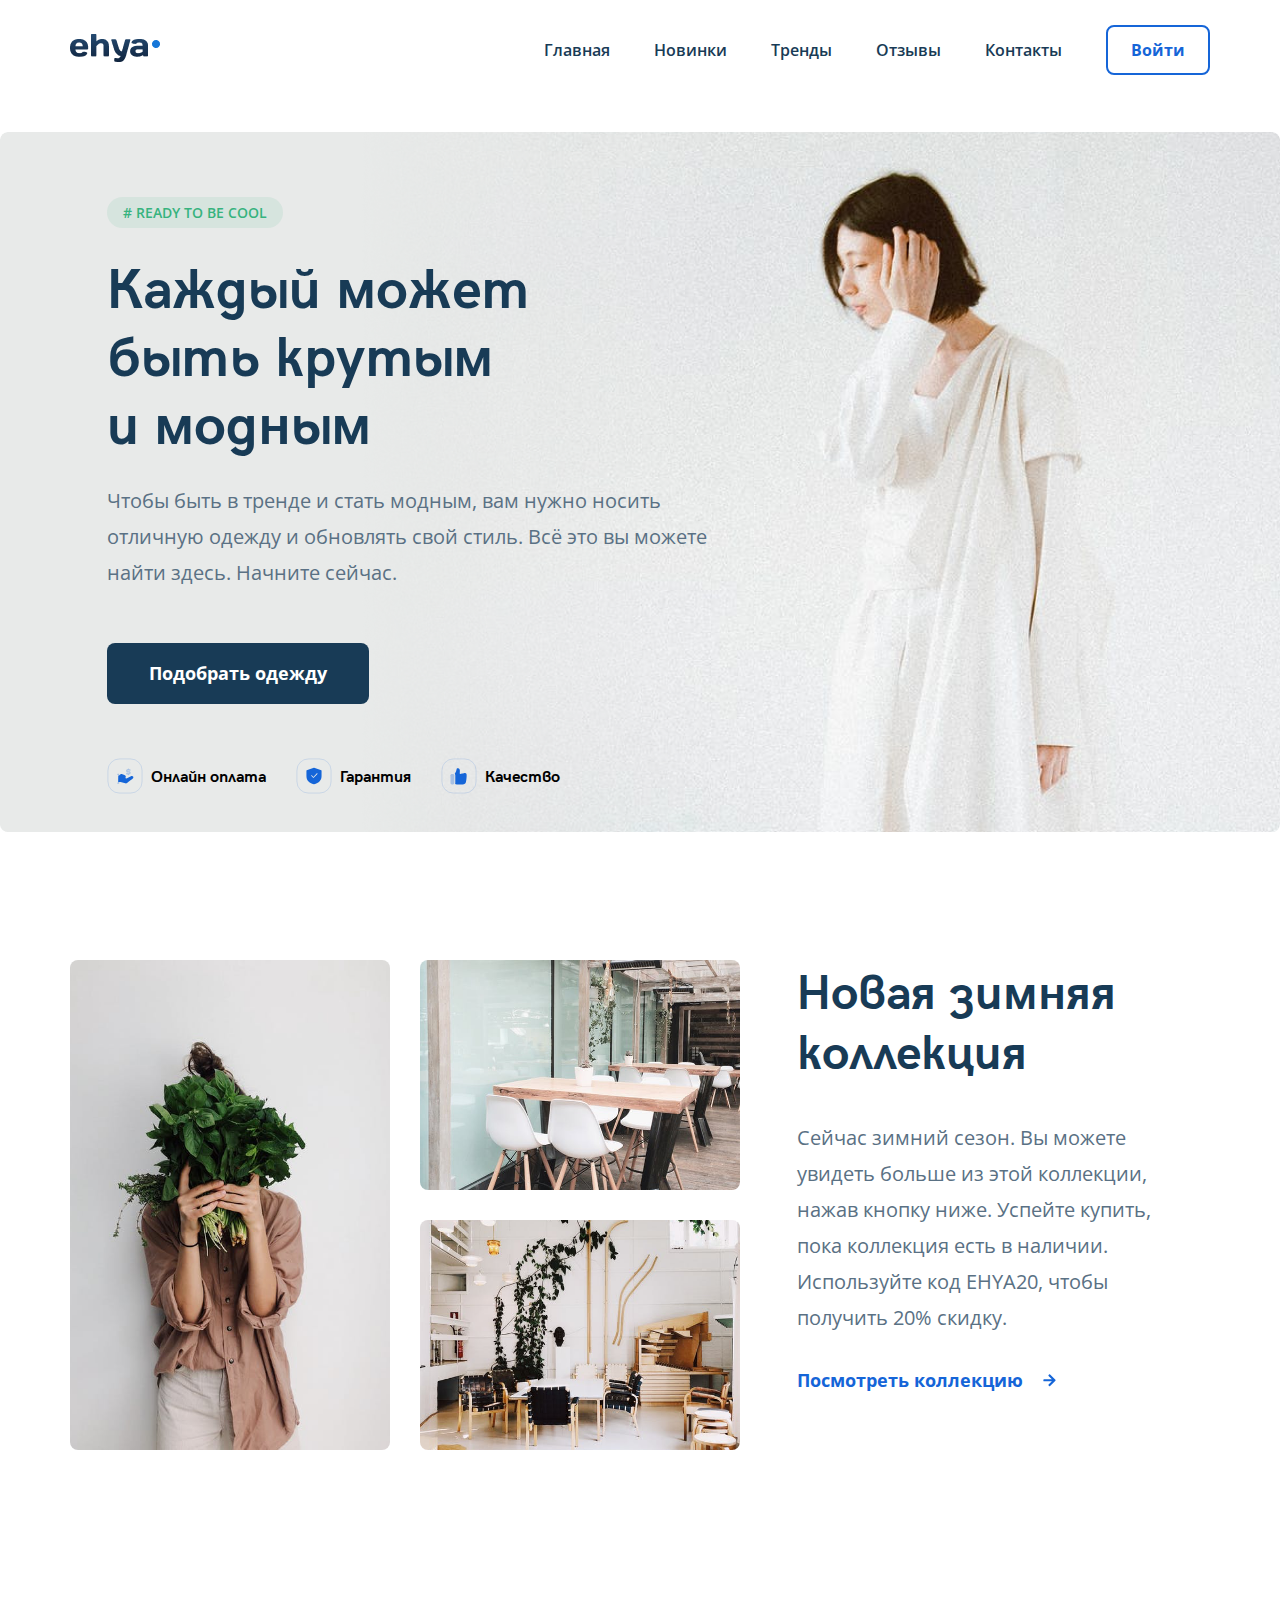
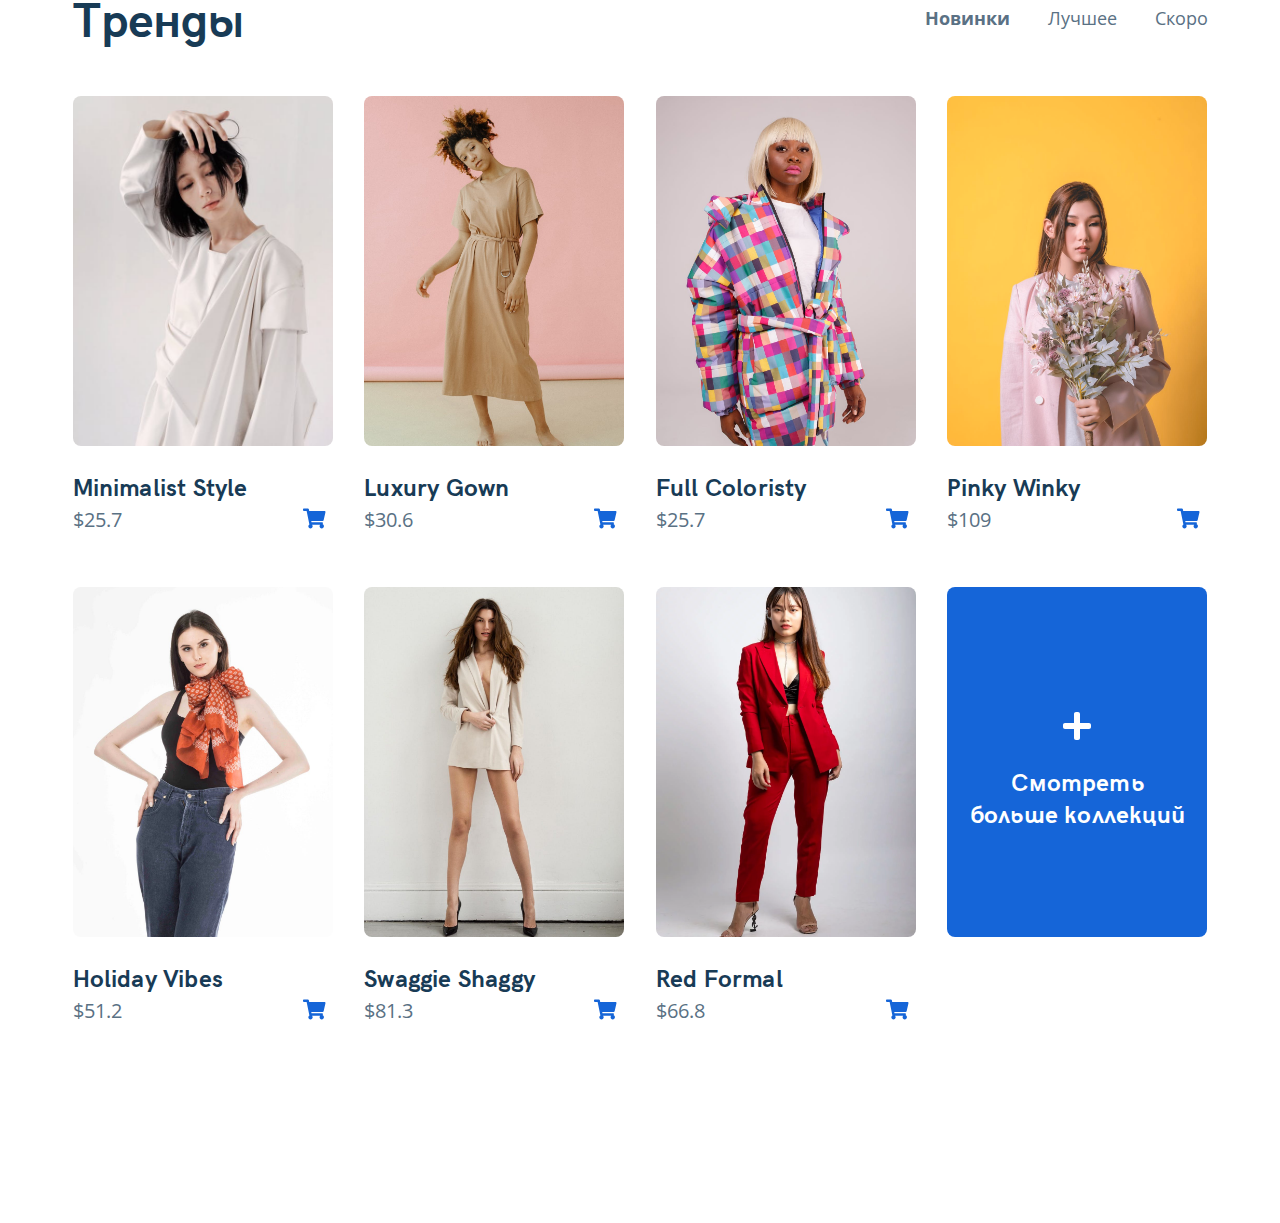
==== index.html @ 5e388b2a "create: tabs for trending" ====
<!DOCTYPE html>
<html lang="ru">
  <head>
    <meta charset="UTF-8" />
    <meta name="viewport" content="width=device-width, initial-scale=1.0" />
    <title>Fashion Shop</title>
    <link rel="preconnect" href="https://fonts.gstatic.com" />
    <link
      href="https://fonts.googleapis.com/css2?family=Open+Sans:wght@400;600;700&display=swap"
      rel="stylesheet"
    />
    <link
      rel="stylesheet"
      media="screen"
      href="http://fontlibrary.org/face/hk-grotesk"
      type="text/css"
    />
    <link rel="shortcut icon" href="img/favicon.ico" type="image/x-icon" />
    <link rel="icon" href="IMG" type="image/x-icon" />
    <link rel="stylesheet" href="css/style.css" />
  </head>
  <body>
    <header class="header header__mobile--fixed">
      <div class="container">
        <div class="header__container">
          <a href="#" class="header__logo">
            <img src="img/logo.png" alt="logo" />
          </a>

          <nav class="navbar">
            <a href="#" class="navbar__link navbar__link--visible">Главная</a>
            <a href="#" class="navbar__link navbar__link--visible">Новинки</a>
            <a href="#" class="navbar__link navbar__link--visible">Тренды</a>
            <a href="#" class="navbar__link navbar__link--visible">Отзывы</a>
            <a href="#" class="navbar__link navbar__link--visible">Контакты</a>
            <a href="#" class="navbar__link navbar__link--visible">
              <button class="navbar__button">Войти</button>
            </a>
          </nav>
          <button class="menu-button navbar__menu-button">
            <span class="menu-button__line"></span>
            <span class="menu-button__line"></span>
            <span class="menu-button__line"></span>
          </button>
        </div>
      </div>
      <!--.container-->
    </header>
    <!--.header-->

    <section class="hero">
      <div class="hero-container">
        <div class="hero__text">
          <span class="hero__hashtag"># READY TO BE COOL</span>
          <h2 class="hero__title">
            Каждый может <br />
            быть крутым <br />
            и модным
          </h2>
          <span class="hero__description"
            >Чтобы быть в тренде и стать модным, вам нужно носить отличную
            одежду и обновлять свой стиль. Всё это вы можете найти здесь.
            Начните сейчас.</span
          >
          <a href="#"><button class="hero__button">Подобрать одежду</button></a>

          <ul class="hero__list">
            <li class="hero__item hero__item--first">
              <div class="hero__icon-wrapper">
                <img
                  src="img/get-money_icon.svg"
                  alt="ico:get money"
                  class="hero__icon"
                />
                Онлайн оплата
              </div>
            </li>
            <li class="hero__item hero__item--second">
              <div class="hero__icon-wrapper">
                <img
                  src="img/protection_icon.svg"
                  alt="icon:protection"
                  class="hero__icon"
                />
                Гарантия
              </div>
            </li>
            <li class="hero__item hero__item--third">
              <div class="hero__icon-wrapper">
                <img
                  src="img/like_icon.svg"
                  alt="icon:like"
                  class="hero__icon"
                />
                Качество
              </div>
            </li>
          </ul>
        </div>
        <!--.hero__text-->
      </div>
    </section>
    <!--.hero-->
    <section class="collection">
      <div class="collection-container">
        <div class="collection__wrapper">
          <div class="collection__photos">
            <div class="collection__base-first">
              <img
                src="img/collection_pict-1.png"
                alt="girl with flowers"
                class="collection__photo collection__photo--first"
              />
            </div>
            <div
              class="collection__small-cards collection__small-cards--wrapper"
            >
              <div class="collection__base-second">
                <img
                  src="img/collection_pict-2.png"
                  alt="girl with flowers"
                  class="collection__photo collection__photo--second"
                />
              </div>
              <div class="collection__base-third">
                <img
                  src="img/collection_pict-3.png"
                  alt="girl with flowers"
                  class="collection__photo collection__photo--third"
                />
              </div>
            </div>
          </div>
          <div class="collection__content">
            <h2 class="collection__title">Новая зимняя коллекция</h2>
            <span class="collection__text"
              >Сейчас зимний сезон. Вы можете увидеть больше из этой коллекции,
              нажав кнопку ниже. Успейте купить, пока коллекция есть в наличии.
              Используйте код EHYA20, чтобы получить 20% скидку.</span
            >
            <div class="collection__show">
              <a href="#" class="collection__show-link">Посмотреть коллекцию</a>

              <img
                src="img/arrow-icon.svg"
                alt="arrow"
                class="collection__icon"
              />
            </div>
          </div>
        </div>
      </div>
    </section>
    <!--.collection-->

    <section class="trending">
      <div class="trending-container">
        <div class="trending__category-wrapper">
          <h2 class="trending__title">Тренды</h2>
          <ul class="trending__list">
            <li data-target="#block-one" class="trending__item">
              <a href="" class="trending__link trending__link--new primary-link">Новинки</a>
            </li>
            <li data-target="#block-two" class="trending__item">
              <a href="" class="trending__link">Лучшее</a>
            </li>
            <li data-target="#block-three" class="trending__item">
              <a href="" class="trending__link">Скоро</a>
            </li>
          </ul>
        </div>

        <div class="trending__photos-wrapper trending__photos-wrapper--active" id="block-one">
          <div class="trending__photos-item">
            <img
              src="img/trending_pict-1.png"
              alt="trending__photo"
              class="trending__photo"
            />
            <h4 class="trending__photos-title">Minimalist Style</h4>
            <div class="trending__price-wrapper">
              <span class="trending__price">$25.7 </span>
              <a href="#"><img
                src="img/shopping-card__icon.svg"
                alt="shopping icon"
                class="trending__shopping-icon"
              /></a>
              
            </div>
          </div>

          <div class="trending__photos-item">
            <img
              src="img/trending_pict-2.png"
              alt="trending__photo"
              class="trending__photo"
            />
            <h4 class="trending__photos-title">Luxury Gown</h4>
            <div class="trending__price-wrapper">
              <span class="trending__price">$30.6 </span>
              <a href="#"><img
                src="img/shopping-card__icon.svg"
                alt="shopping icon"
                class="trending__shopping-icon"
              /></a>
            </div>
          </div>
          <div class="trending__photos-item">
            <img
              src="img/trending_pict-3.png"
              alt="trending__photo"
              class="trending__photo"
            />
            <h4 class="trending__photos-title">Full Coloristy</h4>
            <div class="trending__price-wrapper">
              <span class="trending__price">$25.7 </span>
              <a href="#"><img
                src="img/shopping-card__icon.svg"
                alt="shopping icon"
                class="trending__shopping-icon"
              /></a>
            </div>
          </div>
          <div class="trending__photos-item">
            <img
              src="img/trending_pict-4.png"
              alt="trending__photo"
              class="trending__photo"
            />
            <h4 class="trending__photos-title">Pinky Winky</h4>
            <div class="trending__price-wrapper">
              <span class="trending__price">$109 </span>
              <a href="#"><img
                src="img/shopping-card__icon.svg"
                alt="shopping icon"
                class="trending__shopping-icon"
              /></a>
            </div>
          </div>
          <div class="trending__photos-item">
            <img
              src="img/trending_pict-6.png"
              alt="trending__photo"
              class="trending__photo"
            />
            <h4 class="trending__photos-title">Holiday Vibes</h4>
            <div class="trending__price-wrapper">
              <span class="trending__price">$51.2</span>
              <a href="#"><img
                src="img/shopping-card__icon.svg"
                alt="shopping icon"
                class="trending__shopping-icon"
              /></a>
            </div>
          </div>
          <div class="trending__photos-item">
            <img
              src="img/trending_pict-7.png"
              alt="trending__photo"
              class="trending__photo"
            />
            <h4 class="trending__photos-title">Swaggie Shaggy</h4>
            <div class="trending__price-wrapper">
              <span class="trending__price">$81.3</span>
              <a href="#"><img
                src="img/shopping-card__icon.svg"
                alt="shopping icon"
                class="trending__shopping-icon"
              /></a>
            </div>
          </div>
          <div class="trending__photos-item">
            <img
              src="img/trending_pict-5.png"
              alt="trending__photo"
              class="trending__photo"
            />
            <h4 class="trending__photos-title">Red Formal</h4>
            <div class="trending__price-wrapper">
              <span class="trending__price">$66.8 </span>
              <a href="#"><img
                src="img/shopping-card__icon.svg"
                alt="shopping icon"
                class="trending__shopping-icon"
              /></a>
            </div>
          </div>
          <div class="trending__photos-item trending__photos-item--last">
            <img
              src="img/plus-icon.svg"
              alt="icon:plus"
              class="trending__last-logo"
            />
            <a href="#" class="trending__last-item--description"
              >Смотреть <br />
              больше коллекций</a
            >
          </div>
        </div>

        <div class="trending__photos-wrapper" id="block-two">
          <div class="trending__photos-item">
            <img
              src="img/trending_pict-8.jpg"
              alt="trending__photo"
              class="trending__photo"
            />
            <h4 class="trending__photos-title">Minimalist Style</h4>
            <div class="trending__price-wrapper">
              <span class="trending__price">$25.7 </span>
              <a href="#"><img
                src="img/shopping-card__icon.svg"
                alt="shopping icon"
                class="trending__shopping-icon"
              /></a>
            </div>
          </div>

          <div class="trending__photos-item">
            <img
              src="img/trending_pict-10.jpg"
              alt="trending__photo"
              class="trending__photo"
            />
            <h4 class="trending__photos-title">Luxury Gown</h4>
            <div class="trending__price-wrapper">
              <span class="trending__price">$30.6 </span>
              <a href="#"><img
                src="img/shopping-card__icon.svg"
                alt="shopping icon"
                class="trending__shopping-icon"
              /></a>
            </div>
          </div>
          <div class="trending__photos-item">
            <img
              src="img/trending_pict-11.jpg"
              alt="trending__photo"
              class="trending__photo"
            />
            <h4 class="trending__photos-title">Full Coloristy</h4>
            <div class="trending__price-wrapper">
              <span class="trending__price">$25.7 </span>
              <a href="#"><img
                src="img/shopping-card__icon.svg"
                alt="shopping icon"
                class="trending__shopping-icon"
              /></a>
            </div>
          </div>
          <div class="trending__photos-item">
            <img
              src="img/trending_pict-12.jpg"
              alt="trending__photo"
              class="trending__photo"
            />
            <h4 class="trending__photos-title">Pinky Winky</h4>
            <div class="trending__price-wrapper">
              <span class="trending__price">$109 </span>
              <a href="#"><img
                src="img/shopping-card__icon.svg"
                alt="shopping icon"
                class="trending__shopping-icon"
              /></a>
            </div>
          </div>
          <div class="trending__photos-item">
            <img
              src="img/trending_pict-13.jpg"
              alt="trending__photo"
              class="trending__photo"
            />
            <h4 class="trending__photos-title">Holiday Vibes</h4>
            <div class="trending__price-wrapper">
              <span class="trending__price">$51.2</span>
              <a href="#"><img
                src="img/shopping-card__icon.svg"
                alt="shopping icon"
                class="trending__shopping-icon"
              /></a>
            </div>
          </div>
          <div class="trending__photos-item">
            <img
              src="img/trending_pict-14.jpg"
              alt="trending__photo"
              class="trending__photo"
            />
            <h4 class="trending__photos-title">Swaggie Shaggy</h4>
            <div class="trending__price-wrapper">
              <span class="trending__price">$81.3</span>
             <a href="#"><img
                src="img/shopping-card__icon.svg"
                alt="shopping icon"
                class="trending__shopping-icon"
              /></a>
            </div>
          </div>
          <div class="trending__photos-item">
            <img
              src="img/trending_pict-15.jpg"
              alt="trending__photo"
              class="trending__photo"
            />
            <h4 class="trending__photos-title">Red Formal</h4>
            <div class="trending__price-wrapper">
              <span class="trending__price">$66.8 </span>
              <a href="#"><img
                src="img/shopping-card__icon.svg"
                alt="shopping icon"
                class="trending__shopping-icon"
              /></a>
            </div>
          </div>
          <div class="trending__photos-item trending__photos-item--last">
            <img
              src="img/plus-icon.svg"
              alt="icon:plus"
              class="trending__last-logo"
            />
            <a href="#" class="trending__last-item--description"
              >Смотреть <br />
              больше коллекций</a
            >
          </div>
        </div>

        <div class="trending__photos-wrapper" id="block-three">
          <div class="trending__photos-item">
            <img
              src="img/trending_pict-16.jpg"
              alt="trending__photo"
              class="trending__photo"
            />
            <h4 class="trending__photos-title">Minimalist Style</h4>
            <div class="trending__price-wrapper">
              <span class="trending__price">$25.7 </span>
              <a href="#"><img
                src="img/shopping-card__icon.svg"
                alt="shopping icon"
                class="trending__shopping-icon"
              /></a>
            </div>
          </div>

          <div class="trending__photos-item">
            <img
              src="img/trending_pict-17.jpg"
              alt="trending__photo"
              class="trending__photo"
            />
            <h4 class="trending__photos-title">Luxury Gown</h4>
            <div class="trending__price-wrapper">
              <span class="trending__price">$30.6 </span>
             <a href="#"><img
                src="img/shopping-card__icon.svg"
                alt="shopping icon"
                class="trending__shopping-icon"
              /></a>
            </div>
          </div>
          <div class="trending__photos-item">
            <img
              src="img/trending_pict-18.jpg"
              alt="trending__photo"
              class="trending__photo"
            />
            <h4 class="trending__photos-title">Full Coloristy</h4>
            <div class="trending__price-wrapper">
              <span class="trending__price">$25.7 </span>
              <a href="#"><img
                src="img/shopping-card__icon.svg"
                alt="shopping icon"
                class="trending__shopping-icon"
              /></a>
            </div>
          </div>
          <div class="trending__photos-item">
            <img
              src="img/trending_pict-19.jpg"
              alt="trending__photo"
              class="trending__photo"
            />
            <h4 class="trending__photos-title">Pinky Winky</h4>
            <div class="trending__price-wrapper">
              <span class="trending__price">$109 </span>
              <a href="#"><img
                src="img/shopping-card__icon.svg"
                alt="shopping icon"
                class="trending__shopping-icon"
              /></a>
            </div>
          </div>
          <div class="trending__photos-item">
            <img
              src="img/trending_pict-20.jpg"
              alt="trending__photo"
              class="trending__photo"
            />
            <h4 class="trending__photos-title">Holiday Vibes</h4>
            <div class="trending__price-wrapper">
              <span class="trending__price">$51.2</span>
              <a href="#"><img
                src="img/shopping-card__icon.svg"
                alt="shopping icon"
                class="trending__shopping-icon"
              /></a>
            </div>
          </div>
          <div class="trending__photos-item">
            <img
              src="img/trending_pict-21.jpg"
              alt="trending__photo"
              class="trending__photo"
            />
            <h4 class="trending__photos-title">Swaggie Shaggy</h4>
            <div class="trending__price-wrapper">
              <span class="trending__price">$81.3</span>
              <a href="#"><img
                src="img/shopping-card__icon.svg"
                alt="shopping icon"
                class="trending__shopping-icon"
              /></a>
            </div>
          </div>
          
          <div class="trending__photos-item trending__photos-item--last">
            <img
              src="img/plus-icon.svg"
              alt="icon:plus"
              class="trending__last-logo"
            />
            <a href="#" class="trending__last-item--description"
              >Смотреть <br />
              больше коллекций</a
            >
          </div>
        </div>
        
        </div>
      </div>
    </section>
    <!--.trending-->

    <!-- <div class="mobile-menu__top ">
      <a href="#">
        <img src="img/close-icon.svg" alt="icon: close">
        <nav class="navbar-top">
            <a href="#" class="navbar__link navbar__link--visible">Главная</a>
            <a href="#" class="navbar__link navbar__link--visible">Новинки</a>
            <a href="#" class="navbar__link navbar__link--visible">Тренды</a>
            <a href="#" class="navbar__link navbar__link--visible">Отзывы</a>
            <a href="#" class="navbar__link navbar__link--visible">Контакты</a>
            <a href="#" class="navbar__link navbar__link--visible">
              <button class="navbar__button">Войти</button>
            </a>
      </a>
    </div> -->
    <script src="js/jquery-3.5.1.min.js"></script>
    <script
      src="https://code.jquery.com/jquery-3.5.1.min.js"
      integrity="sha256-9/aliU8dGd2tb6OSsuzixeV4y/faTqgFtohetphbbj0="
      crossorigin="anonymous"
    ></script>
    <script src="js/main.js"></script>
  </body>
</html>
---- css/style.css ----
* {
  box-sizing: border-box;
}

body {
  font-family: "Open Sans", sans-serif;
  font-feature-settings: "locl" 0;
  background: #FFFFFF;
}

.container {
  max-width: 1140px;
  margin: auto;
}

img {
  max-width: 100%;
  max-height: 100%;
}

@font-face {
  font-family: "HKGrotesk";
  src: url("../fonts/hkgrotesk-regular-web.woff2") format("woff2"), url("../fonts/hkgrotesk-regular-web.woff") format("woff");
  font-weight: normal;
  font-style: normal;
  font-display: swap;
}

@font-face {
  font-family: "HKGrotesk";
  src: url("../fonts/hkgrotesk-light-web.woff2") format("woff2"), url("../fonts/hkgrotesk-light-web.woff") format("woff");
  font-weight: light;
  font-style: normal;
  font-display: swap;
}

@font-face {
  font-family: "HKGrotesk";
  src: url("../fonts/hkgrotesk-bold-web.woff2") format("woff2"), url("../fonts/hkgrotesk-bold-web.woff") format("woff");
  font-weight: bold;
  font-style: normal;
  font-display: swap;
}

.hidden {
  overflow: hidden;
}

.none {
  display: none;
}

.primary-link {
  color: #183B56;
}

/*! normalize.css v8.0.1 | MIT License | github.com/necolas/normalize.css */
/* Document
   ========================================================================== */
/**
 * 1. Correct the line height in all browsers.
 * 2. Prevent adjustments of font size after orientation changes in iOS.
 */
html {
  line-height: 1.15;
  /* 1 */
  -webkit-text-size-adjust: 100%;
  /* 2 */
}

/* Sections
   ========================================================================== */
/**
 * Remove the margin in all browsers.
 */
body {
  margin: 0;
}

/**
 * Render the `main` element consistently in IE.
 */
main {
  display: block;
}

/**
 * Correct the font size and margin on `h1` elements within `section` and
 * `article` contexts in Chrome, Firefox, and Safari.
 */
h1 {
  font-size: 2em;
  margin: 0.67em 0;
}

/* Grouping content
   ========================================================================== */
/**
 * 1. Add the correct box sizing in Firefox.
 * 2. Show the overflow in Edge and IE.
 */
hr {
  box-sizing: content-box;
  /* 1 */
  height: 0;
  /* 1 */
  overflow: visible;
  /* 2 */
}

/**
 * 1. Correct the inheritance and scaling of font size in all browsers.
 * 2. Correct the odd `em` font sizing in all browsers.
 */
pre {
  font-family: monospace, monospace;
  /* 1 */
  font-size: 1em;
  /* 2 */
}

/* Text-level semantics
   ========================================================================== */
/**
 * Remove the gray background on active links in IE 10.
 */
a {
  background-color: transparent;
}

/**
 * 1. Remove the bottom border in Chrome 57-
 * 2. Add the correct text decoration in Chrome, Edge, IE, Opera, and Safari.
 */
abbr[title] {
  border-bottom: none;
  /* 1 */
  text-decoration: underline;
  /* 2 */
  text-decoration: underline dotted;
  /* 2 */
}

/**
 * Add the correct font weight in Chrome, Edge, and Safari.
 */
b,
strong {
  font-weight: bolder;
}

/**
 * 1. Correct the inheritance and scaling of font size in all browsers.
 * 2. Correct the odd `em` font sizing in all browsers.
 */
code,
kbd,
samp {
  font-family: monospace, monospace;
  /* 1 */
  font-size: 1em;
  /* 2 */
}

/**
 * Add the correct font size in all browsers.
 */
small {
  font-size: 80%;
}

/**
 * Prevent `sub` and `sup` elements from affecting the line height in
 * all browsers.
 */
sub,
sup {
  font-size: 75%;
  line-height: 0;
  position: relative;
  vertical-align: baseline;
}

sub {
  bottom: -0.25em;
}

sup {
  top: -0.5em;
}

/* Embedded content
   ========================================================================== */
/**
 * Remove the border on images inside links in IE 10.
 */
img {
  border-style: none;
}

/* Forms
   ========================================================================== */
/**
 * 1. Change the font styles in all browsers.
 * 2. Remove the margin in Firefox and Safari.
 */
button,
input,
optgroup,
select,
textarea {
  font-family: inherit;
  /* 1 */
  font-size: 100%;
  /* 1 */
  line-height: 1.15;
  /* 1 */
  margin: 0;
  /* 2 */
}

/**
 * Show the overflow in IE.
 * 1. Show the overflow in Edge.
 */
button,
input {
  /* 1 */
  overflow: visible;
}

/**
 * Remove the inheritance of text transform in Edge, Firefox, and IE.
 * 1. Remove the inheritance of text transform in Firefox.
 */
button,
select {
  /* 1 */
  text-transform: none;
}

/**
 * Correct the inability to style clickable types in iOS and Safari.
 */
button,
[type="button"],
[type="reset"],
[type="submit"] {
  -webkit-appearance: button;
}

/**
 * Remove the inner border and padding in Firefox.
 */
button::-moz-focus-inner,
[type="button"]::-moz-focus-inner,
[type="reset"]::-moz-focus-inner,
[type="submit"]::-moz-focus-inner {
  border-style: none;
  padding: 0;
}

/**
 * Restore the focus styles unset by the previous rule.
 */
button:-moz-focusring,
[type="button"]:-moz-focusring,
[type="reset"]:-moz-focusring,
[type="submit"]:-moz-focusring {
  outline: 1px dotted ButtonText;
}

/**
 * Correct the padding in Firefox.
 */
fieldset {
  padding: 0.35em 0.75em 0.625em;
}

/**
 * 1. Correct the text wrapping in Edge and IE.
 * 2. Correct the color inheritance from `fieldset` elements in IE.
 * 3. Remove the padding so developers are not caught out when they zero out
 *    `fieldset` elements in all browsers.
 */
legend {
  box-sizing: border-box;
  /* 1 */
  color: inherit;
  /* 2 */
  display: table;
  /* 1 */
  max-width: 100%;
  /* 1 */
  padding: 0;
  /* 3 */
  white-space: normal;
  /* 1 */
}

/**
 * Add the correct vertical alignment in Chrome, Firefox, and Opera.
 */
progress {
  vertical-align: baseline;
}

/**
 * Remove the default vertical scrollbar in IE 10+.
 */
textarea {
  overflow: auto;
}

/**
 * 1. Add the correct box sizing in IE 10.
 * 2. Remove the padding in IE 10.
 */
[type="checkbox"],
[type="radio"] {
  box-sizing: border-box;
  /* 1 */
  padding: 0;
  /* 2 */
}

/**
 * Correct the cursor style of increment and decrement buttons in Chrome.
 */
[type="number"]::-webkit-inner-spin-button,
[type="number"]::-webkit-outer-spin-button {
  height: auto;
}

/**
 * 1. Correct the odd appearance in Chrome and Safari.
 * 2. Correct the outline style in Safari.
 */
[type="search"] {
  -webkit-appearance: textfield;
  /* 1 */
  outline-offset: -2px;
  /* 2 */
}

/**
 * Remove the inner padding in Chrome and Safari on macOS.
 */
[type="search"]::-webkit-search-decoration {
  -webkit-appearance: none;
}

/**
 * 1. Correct the inability to style clickable types in iOS and Safari.
 * 2. Change font properties to `inherit` in Safari.
 */
::-webkit-file-upload-button {
  -webkit-appearance: button;
  /* 1 */
  font: inherit;
  /* 2 */
}

/* Interactive
   ========================================================================== */
/*
 * Add the correct display in Edge, IE 10+, and Firefox.
 */
details {
  display: block;
}

/*
 * Add the correct display in all browsers.
 */
summary {
  display: list-item;
}

/* Misc
   ========================================================================== */
/**
 * Add the correct display in IE 10+.
 */
template {
  display: none;
}

/**
 * Add the correct display in IE 10.
 */
[hidden] {
  display: none;
}

.header {
  padding: 25px 0 57px 0;
  background-color: #FFFFFF;
}

.header__container {
  display: flex;
  justify-content: space-between;
  align-items: center;
}

.header__mobile-menu {
  display: none;
}

.navbar {
  background-color: #FFFFFF;
}

.navbar__button {
  padding: 12px 23px;
  font-style: normal;
  font-weight: bold;
  font-size: 16px;
  line-height: 22px;
  color: #1565D8;
  background-color: inherit;
  border-radius: 8px;
  border: 2px solid #1565D8;
  outline: none;
  cursor: pointer;
}

.navbar__link {
  color: #183B56;
  text-align: center;
  font-style: normal;
  font-weight: 600;
  font-size: 16px;
  line-height: 22px;
  text-decoration: none;
  margin-right: 40px;
}

.navbar__link:last-child {
  margin-right: 0;
}

.navbar__menu-button {
  display: none;
}

.hero-container {
  max-width: 1280px;
  margin: auto;
  padding: 71px 0 46px 107px;
  background-image: url(../img/hero-bg.png);
  background-repeat: no-repeat;
  background-position: 65% 0;
  border-radius: 8px;
}

.hero__list {
  margin: 0;
  padding: 0;
  list-style: none;
}

.hero__icon {
  width: 36px;
  height: 36px;
}

.hero__hashtag {
  padding: 6px 16px;
  font-style: normal;
  font-weight: 600;
  font-size: 14px;
  line-height: 20px;
  color: #36B37E;
  background: rgba(54, 179, 126, 0.1);
  border-radius: 2000px;
  margin-bottom: 28px;
}

.hero__title {
  font-family: "HKGrotesk";
  font-style: normal;
  font-weight: bold;
  font-size: 56px;
  line-height: 68px;
  color: #183B56;
  margin: 0;
  margin-top: 28px;
  margin-bottom: 28px;
}

.hero__description {
  display: block;
  max-width: 652px;
  font-style: normal;
  font-weight: normal;
  font-size: 20px;
  line-height: 36px;
  color: #5A7184;
  margin-bottom: 52px;
}

.hero__button {
  padding: 18px 42px;
  font-style: normal;
  font-weight: bold;
  font-size: 18px;
  line-height: 25px;
  background: #183B56;
  border-radius: 8px;
  color: #FFFFFF;
  outline: none;
  border: none;
  margin-bottom: 54px;
}

.hero__list {
  display: flex;
  align-items: center;
}

.hero__item {
  margin-right: 30px;
  font-family: "HKGrotesk";
  font-style: normal;
  font-weight: bolder;
  font-size: 16px;
  line-height: 20px;
}

.hero__icon-wrapper {
  display: flex;
  align-items: center;
}

.hero__icon {
  margin-right: 8px;
}

.hero-container {
  max-width: 1280px;
  margin: auto;
  padding: 71px 0 46px 107px;
  background-image: url(../img/hero-bg.png);
  background-repeat: no-repeat;
  background-position: 65% 0;
  border-radius: 8px;
}

.hero__list {
  margin: 0;
  padding: 0;
  list-style: none;
}

.hero__icon {
  width: 36px;
  height: 36px;
}

.hero__hashtag {
  padding: 6px 16px;
  font-style: normal;
  font-weight: 600;
  font-size: 14px;
  line-height: 20px;
  color: #36B37E;
  background: rgba(54, 179, 126, 0.1);
  border-radius: 2000px;
  margin-bottom: 28px;
}

.hero__title {
  font-family: "HKGrotesk";
  font-style: normal;
  font-weight: bold;
  font-size: 56px;
  line-height: 68px;
  color: #183B56;
  margin: 0;
  margin-top: 28px;
  margin-bottom: 28px;
}

.hero__description {
  display: block;
  max-width: 652px;
  font-style: normal;
  font-weight: normal;
  font-size: 20px;
  line-height: 36px;
  color: #5A7184;
  margin-bottom: 52px;
}

.hero__button {
  padding: 18px 42px;
  font-style: normal;
  font-weight: bold;
  font-size: 18px;
  line-height: 25px;
  background: #183B56;
  border-radius: 8px;
  color: #FFFFFF;
  outline: none;
  border: none;
  margin-bottom: 54px;
}

.hero__list {
  display: flex;
  align-items: center;
}

.hero__item {
  margin-right: 30px;
  font-family: "HKGrotesk";
  font-style: normal;
  font-weight: bolder;
  font-size: 16px;
  line-height: 20px;
}

.hero__icon-wrapper {
  display: flex;
  align-items: center;
}

.hero__icon {
  margin-right: 8px;
}

.collection {
  padding: 120px 0 113px 0;
}

.collection-container {
  max-width: 1140px;
  margin: auto;
}

.collection__wrapper {
  display: flex;
}

.collection__photos {
  display: flex;
  justify-content: space-between;
  margin-right: 57px;
}

.collection__small-cards--wrapper {
  display: flex;
  flex-direction: column;
  justify-content: space-between;
}

.collection__photo--first {
  width: 320px;
  height: 490px;
  border-radius: 8px;
  object-fit: cover;
}

.collection__photo--second, .collection__photo--third {
  width: 320px;
  height: 230px;
  object-fit: cover;
  border-radius: 8px;
}

.collection__base-first {
  margin-right: 30px;
}

.collection__content {
  max-width: 412px;
}

.collection__title {
  font-family: 'HKGrotesk';
  font-style: normal;
  font-weight: bold;
  font-size: 48px;
  line-height: 60px;
  color: #183B56;
  letter-spacing: 0.2px;
  margin-top: 0;
}

.collection__text {
  display: inline-block;
  font-style: normal;
  font-weight: normal;
  font-size: 20px;
  line-height: 36px;
  color: #5A7184;
  max-width: 360px;
}

.collection__show {
  display: flex;
  font-style: normal;
  font-weight: bold;
  font-size: 18px;
  line-height: 25px;
  color: #1565D8;
  margin-top: 32px;
}

.collection__show-link {
  text-decoration: none;
  color: inherit;
}

.collection__icon {
  margin-left: 20px;
}

.trending {
  padding: 22px 0 145px 0;
}

.trending-container {
  max-width: 1135px;
  margin: auto;
}

.trending__category-wrapper {
  display: flex;
  align-items: center;
  justify-content: space-between;
  margin-bottom: 48px;
}

.trending__title {
  font-family: "HKGrotesk";
  font-style: normal;
  font-weight: bold;
  font-size: 48px;
  line-height: 60px;
  color: #183B56;
  letter-spacing: 0.2px;
  margin: 0;
}

.trending__list {
  padding: 0;
  margin: 0;
  list-style: none;
  display: flex;
}

.trending__list:first-child {
  color: #183B56;
  font-weight: bold;
}

.trending__item {
  font-style: normal;
  font-weight: normal;
  font-size: 18px;
  line-height: 25px;
  margin-right: 38px;
  cursor: default;
}

.trending__item:last-child {
  margin-right: 0;
}

.trending__item:first-child {
  font-weight: bold;
}

.trending__link {
  text-decoration: none;
  color: #5A7184;
  cursor: pointer;
}

.trending__photo {
  width: 260px;
  height: 350px;
  border-radius: 8px;
  object-fit: cover;
}

.trending__photos-wrapper {
  display: flex;
  justify-content: space-between;
  flex-wrap: wrap;
  display: none;
}

.trending__photos-wrapper--active {
  display: flex;
}

.trending__photos-item {
  max-height: 441px;
  margin-bottom: 50px;
}

.trending__photos-item--last {
  width: 260px;
  height: 350px;
  background-color: #1565D8;
  border-radius: 8px;
}

.trending__photos-title {
  font-family: "HKGrotesk";
  font-style: normal;
  font-weight: bold;
  font-size: 24px;
  line-height: 32px;
  margin-top: 20px;
  margin-bottom: 0;
  margin-left: 0px;
  letter-spacing: 0.2px;
  color: #183B56;
}

.trending__price {
  font-style: normal;
  font-weight: normal;
  font-size: 20px;
  line-height: 36px;
  color: #5A7184;
}

.trending__price-wrapper {
  max-width: 253px;
  display: flex;
  align-items: center;
  justify-content: space-between;
}

.trending__last-logo {
  margin-bottom: 25px;
}

.trending__last-item--description {
  font-family: "HKGrotesk";
  font-style: normal;
  font-weight: bold;
  font-size: 24px;
  line-height: 32px;
  text-align: center;
  letter-spacing: 0.2px;
  color: #FFFFFF;
  text-decoration: none;
}

.trending__photos-item--last {
  display: flex;
  flex-direction: column;
  align-items: center;
  padding-top: 125px;
}

.mobile-menu__top {
  display: flex;
  flex-direction: column;
  align-items: start;
  overflow: auto;
  display: none;
}

.mobile-menu__top--visible {
  display: flex;
}

.navbar-top {
  display: flex;
  flex-direction: column;
}

@media (max-width: 1200px) {
  .container, .collection-container, .trending-container {
    max-width: 960px;
  }
  .hero-container {
    max-width: 1200px;
    padding-left: 45px;
  }
  .trending__photos-wrapper {
    justify-content: space-evenly;
  }
}

@media (max-width: 992px) {
  .container,
  .collection-container,
  .trending-container {
    max-width: 700px;
  }
  .hero-container {
    max-width: 900px;
    padding-left: 50px;
  }
  .navbar__link {
    margin-right: 20px;
  }
  .collection {
    padding-top: 77px;
  }
  .collection__wrapper {
    flex-wrap: wrap;
  }
  .collection__photos {
    margin-right: 0;
    margin-bottom: 32px;
  }
  .collection__title {
    white-space: nowrap;
    margin-bottom: 25px;
  }
  .collection__text {
    max-width: 672px;
  }
}

@media (max-width: 768px) {
  body {
    padding-top: 94px;
  }
  .header {
    padding-bottom: 38px;
  }
  .header__mobile--fixed {
    position: fixed;
    top: 0;
    left: 0;
    right: 0;
    z-index: 150;
  }
  .header__logo--hidden {
    display: none;
  }
  .container {
    max-width: 85%;
  }
  .collection {
    padding-bottom: 43px;
  }
  .collection-container {
    max-width: 87%;
  }
  .navbar {
    display: none;
    position: fixed;
    left: 0;
    top: 0;
    right: 0;
    top: 87px;
  }
  .navbar--visible {
    padding-left: 24px;
    display: block;
    display: flex;
    flex-direction: column;
    align-items: start;
    overflow: auto;
  }
  .navbar__link--visible {
    margin-bottom: 20px;
  }
  .navbar__menu-button {
    display: flex;
    width: 22px;
    height: 18px;
    padding: 0;
    align-items: center;
    flex-direction: column;
    justify-content: space-between;
    border: none;
    cursor: pointer;
    outline: none;
    color: black;
    background-color: #fff;
  }
  .navbar__menu-button--hidden {
    display: none;
  }
  .menu-button__line {
    background-color: #3A4C66;
    width: 22px;
    height: 2px;
  }
  .hero-container {
    max-width: 95%;
    padding-left: 20px;
    padding-top: 45px;
  }
  .hero__title {
    font-style: normal;
    font-weight: bold;
    font-size: 48px;
    line-height: 60px;
    letter-spacing: 0.2px;
  }
  .hero__description {
    font-style: normal;
    font-weight: normal;
    font-size: 18px;
    line-height: 32px;
    max-width: 400px;
    margin-bottom: 36px;
  }
  .hero__button {
    margin-bottom: 35px;
  }
  .collection__content {
    max-width: 100%;
  }
  .collection__title {
    white-space: normal;
  }
  .trending__category-wrapper {
    flex-direction: column;
    margin-bottom: 57px;
  }
  .trending__title {
    margin-bottom: 28px;
  }
  .trending__photo {
    width: 280px;
  }
}

@media (max-width: 576px) {
  .hero__list {
    flex-wrap: wrap;
    justify-content: space-evenly;
  }
  .collection {
    padding-top: 60px;
  }
  .trending__title {
    font-size: 28px;
    line-height: 36px;
  }
  .trending__item {
    font-size: 16px;
    line-height: 22px;
    margin-right: 27px;
  }
  .trending__photos-item {
    max-height: 234px;
  }
  .trending__photos-item--last {
    width: 140px;
    height: 170px;
  }
  .trending__photos-title {
    font-size: 16px;
    line-height: 20px;
  }
  .trending__photo {
    width: 140px;
    height: 170px;
  }
  .trending__price {
    font-size: 14px;
    line-height: 24px;
    margin-right: 9px;
  }
  .trending__price-wrapper {
    justify-content: flex-start;
  }
  .trending__photos-item--last {
    padding-top: 41px;
  }
  .trending__last-item--description {
    font-size: 17px;
    line-height: 20px;
  }
  .trending__last-logo {
    width: 25px;
    margin-bottom: 16px;
  }
  .trending__shopping-icon {
    width: 14px;
    height: 32px;
  }
}

@media (max-width: 490px) {
  .collection__photo--first {
    width: 290px;
    height: 300px;
  }
  .collection__photo--second, .collection__photo--third {
    width: 138px;
    height: 97px;
  }
  .collection__title {
    font-size: 28px;
    line-height: 36px;
    text-align: center;
    letter-spacing: 0.2px;
  }
  .collection__text {
    font-size: 16px;
    line-height: 28px;
    text-align: center;
  }
  .collection__photos {
    flex-wrap: wrap;
    justify-content: space-evenly;
  }
  .collection__small-cards {
    flex-direction: row;
  }
  .collection__show {
    display: none;
  }
  .collection__base-first {
    margin-right: 0;
    margin-bottom: 14px;
  }
  .collection__base-second {
    margin-right: 14px;
  }
}

@media (max-width: 390px) {
  .header {
    padding-top: 18px;
  }
  .hero-container {
    padding-top: 0;
    background-position: 80% 0%;
    max-width: 100%;
    min-height: 899px;
    text-align: center;
    padding-left: 0;
    background-image: linear-gradient(to bottom, rgba(220, 219, 217, 0), #dcdbd9), url(../img/hero-bg.png);
  }
  .hero__hashtag {
    text-align: center;
  }
  .hero__title {
    font-style: normal;
    font-weight: bold;
    font-size: 32px;
    line-height: 40px;
    letter-spacing: 0.2px;
    text-align: center;
    margin-top: 23px;
  }
  .hero__description {
    font-style: normal;
    font-weight: normal;
    font-size: 16px;
    line-height: 28px;
    text-align: center;
    max-width: 280px;
    margin-bottom: 23px;
  }
  .hero__button {
    margin-bottom: 30px;
    font-size: 16px;
    line-height: 22px;
  }
  .hero__text {
    transform: translateY(75%);
    text-align: -webkit-center;
  }
  .hero__item {
    margin-right: 17px;
  }
  .hero__item--first, .hero__item--second {
    margin-bottom: 15px;
  }
  .hero__icon {
    width: 24px;
    height: 24px;
  }
}

@media (max-width: 320px) {
  .hero__button {
    margin-bottom: 16px;
  }
  .collection-container {
    max-width: 100%;
  }
  .trending {
    padding-top: 77px;
  }
  .trending__category-wrapper {
    margin-bottom: 36px;
  }
  .trending__item {
    margin-right: 27px;
  }
  .trending__photos-title {
    margin: 0;
    margin-top: 13px;
  }
  .trending__photos-item {
    margin-bottom: 21px;
  }
  .trending__shopping-icon {
    width: 14px;
    height: 32px;
  }
  .trending__photos-item--last {
    padding-top: 41px;
  }
  .trending__last-item--description {
    font-size: 17px;
    line-height: 20px;
  }
  .trending__last-logo {
    width: 25px;
    margin-bottom: 16px;
  }
}
/*# sourceMappingURL=style.css.map */
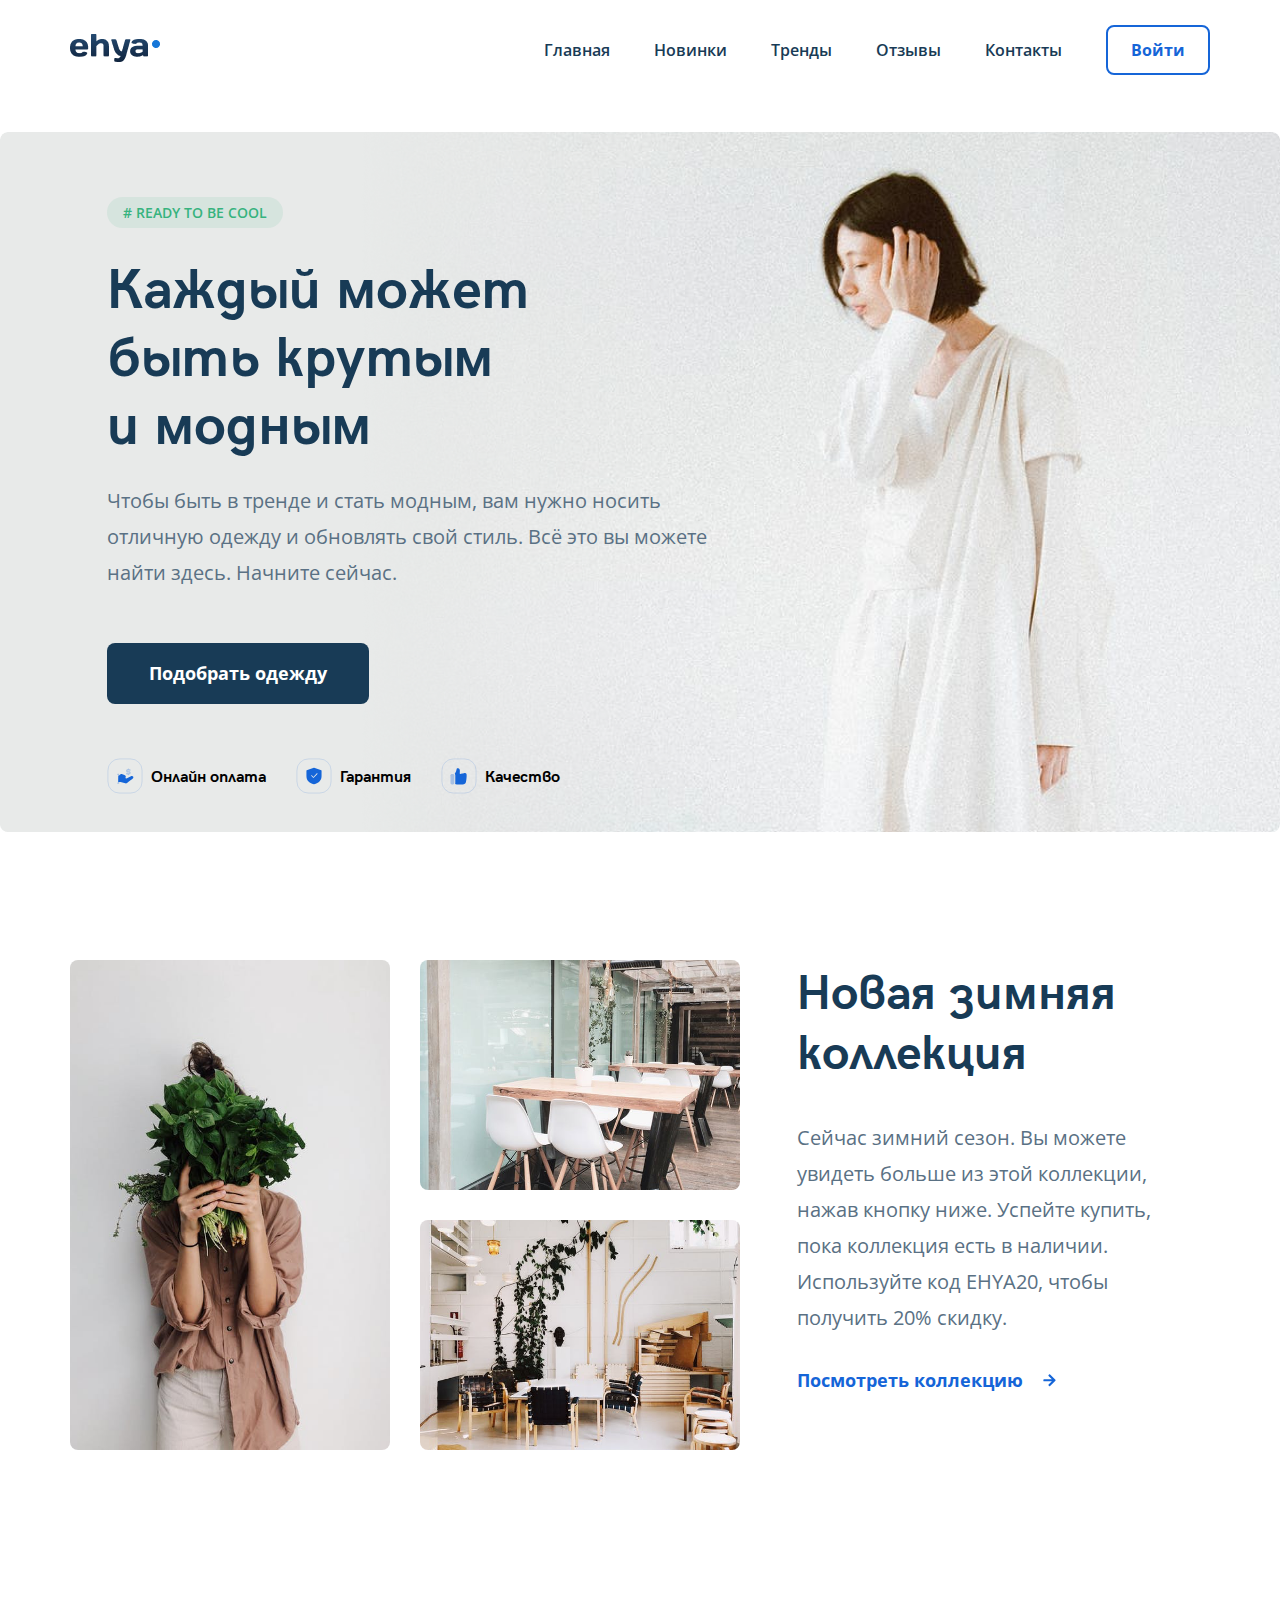
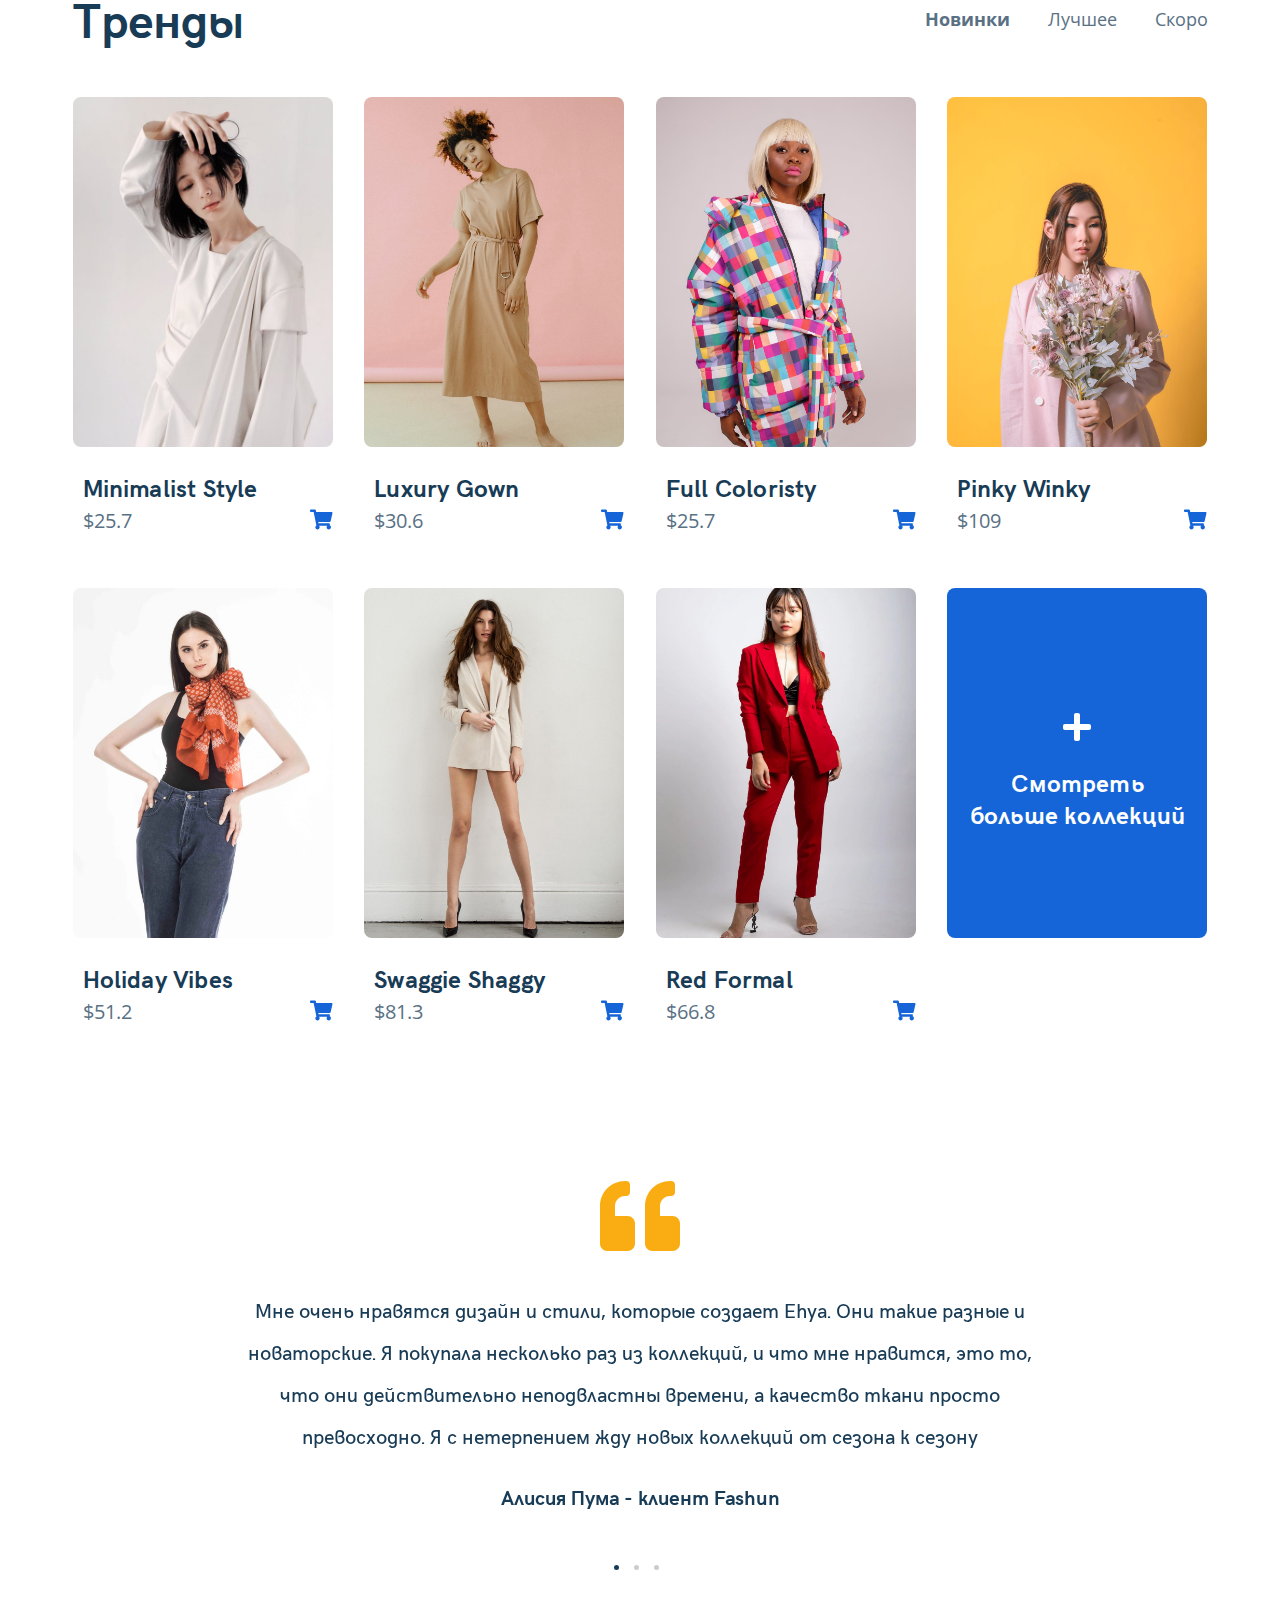
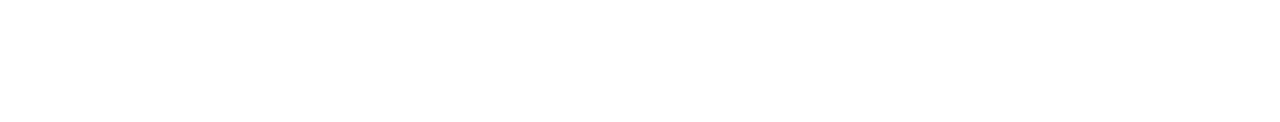
==== commit 268bb46f: "create: create section reviews" ====
--- a/index.html
+++ b/index.html
@@ -17,6 +17,7 @@
     />
     <link rel="shortcut icon" href="img/favicon.ico" type="image/x-icon" />
     <link rel="icon" href="IMG" type="image/x-icon" />
+    <link rel="stylesheet" href="css/swiper-bundle.min.css" />
     <link rel="stylesheet" href="css/style.css" />
   </head>
   <body>
@@ -542,6 +543,65 @@
     </section>
     <!--.trending-->
 
+    <section class="reviews">
+       <div class="swiper-container reviews-container">
+        <div class="swiper-wrapper reviews-wrapper ">
+          
+          <div class="swiper-slide reviews-slider">
+            <div class="reviews-slider__item">
+              <img src="img/quote-left.svg" alt="icon: left" class="reviews-slider__image">
+              <p class="reviews-slider__text">
+                Мне очень нравятся дизайн и стили, которые создает Ehya. Они такие разные и новаторские. Я покупала несколько раз из коллекций, и что мне нравится, это то, что они действительно неподвластны времени, а качество ткани просто превосходно. Я с нетерпением жду новых коллекций от сезона к сезону
+              </p>
+              <span class="reviews-slider__author">Алисия Пума - клиент Fashun</span>
+            </div>
+          </div>
+            
+          <div class="swiper-slide reviews-slider">
+            <div class="reviews-slider__item">
+              <img src="img/quote-left.svg" alt="icon: left" class="reviews-slider__image">
+              <p class="reviews-slider__text">
+                Мне очень нравятся дизайн и стили, которые создает Ehya. Они такие разные и новаторские. Я покупала несколько раз из коллекций, и что мне нравится, это то, что они действительно неподвластны времени, а качество ткани просто превосходно. Я с нетерпением жду новых коллекций от сезона к сезону
+              </p>
+              <span class="reviews-slider__author">Алисия Пума - клиент Fashun</span>
+            </div>
+          </div>
+          
+          <div class="swiper-slide reviews-slider">
+          <div class="reviews-slider__item">
+              <img src="img/quote-left.svg" alt="icon: left" class="reviews-slider__image">
+              <p class="reviews-slider__text">
+                Мне очень нравятся дизайн и стили, которые создает Ehya. Они такие разные и новаторские. Я покупала несколько раз из коллекций, и что мне нравится, это то,  что они действительно неподвластны времени, а качество ткани просто превосходно. Я с нетерпением жду новых коллекций от сезона к сезону
+              </p>
+              <span class="reviews-slider__author">Алисия Пума - клиент Fashun</span>
+            </div>
+        </div>
+        
+       </div>
+      
+              
+             
+        <div class="swiper-pagination"></div>
+        <!--.reviews-slider__item-->
+          </div>
+          
+        </div>
+      </div>
+
+
+
+
+
+    </section>
+    <!--.reviews-->
+
+    <section class="stories">
+      <div class="stories-container">
+        <div class="stories-wrapper">
+          
+        </div>
+      </div>
+    </section>
     <!-- <div class="mobile-menu__top ">
       <a href="#">
         <img src="img/close-icon.svg" alt="icon: close">
@@ -556,6 +616,8 @@
             </a>
       </a>
     </div> -->
+    
+    <script src="js/swiper-bundle.min.js"></script>
     <script src="js/jquery-3.5.1.min.js"></script>
     <script
       src="https://code.jquery.com/jquery-3.5.1.min.js"
--- a/css/style.css
+++ b/css/style.css
@@ -42,6 +42,14 @@
   font-display: swap;
 }
 
+@font-face {
+  font-family: "HKGrotesk";
+  src: url("../fonts/hkgrotesk-medium-web.woff2") format("woff2"), url("../fonts/hkgrotesk-medium-web.woff") format("woff");
+  font-weight: 900;
+  font-style: normal;
+  font-display: swap;
+}
+
 .hidden {
   overflow: hidden;
 }
@@ -50,8 +58,21 @@
   display: none;
 }
 
-.primary-link {
-  color: #183B56;
+.swiper-pagination-bullet {
+  width: 5px;
+  height: 5px;
+}
+
+.swiper-pagination-bullet-active {
+  background-color: #183B56;
+}
+
+.swiper-container-horizontal > .swiper-pagination-bullets .swiper-pagination-bullet {
+  margin-right: 11px;
+}
+
+.swiper-container-horizontal > .swiper-pagination-bullets, .swiper-pagination-custom, .swiper-pagination-fraction {
+  bottom: 4px;
 }
 
 /*! normalize.css v8.0.1 | MIT License | github.com/necolas/normalize.css */
@@ -632,7 +653,7 @@
 }
 
 .collection {
-  padding: 120px 0 113px 0;
+  padding: 120px 0 107px 0;
 }
 
 .collection-container {
@@ -719,7 +740,7 @@
 }
 
 .trending {
-  padding: 22px 0 145px 0;
+  padding: 29px 0 102px 0;
 }
 
 .trending-container {
@@ -796,6 +817,7 @@
 
 .trending__photos-wrapper--active {
   display: flex;
+  text-decoration-color: #183B56;
 }
 
 .trending__photos-item {
@@ -818,7 +840,7 @@
   line-height: 32px;
   margin-top: 20px;
   margin-bottom: 0;
-  margin-left: 0px;
+  margin-left: 10px;
   letter-spacing: 0.2px;
   color: #183B56;
 }
@@ -832,10 +854,11 @@
 }
 
 .trending__price-wrapper {
-  max-width: 253px;
+  max-width: 259px;
   display: flex;
   align-items: center;
   justify-content: space-between;
+  margin-left: 10px;
 }
 
 .trending__last-logo {
@@ -878,6 +901,52 @@
   flex-direction: column;
 }
 
+.reviews {
+  padding: 0 0 145px 0;
+}
+
+.reviews-container {
+  width: 800px;
+}
+
+.reviews-slider {
+  width: 800px;
+}
+
+.reviews-slider__item {
+  display: flex;
+  flex-direction: column;
+  align-items: center;
+  max-width: 800px;
+  height: 100%;
+  padding-bottom: 68px;
+}
+
+.reviews-slider__text {
+  font-family: "HKGrotesk";
+  font-style: normal;
+  font-weight: 800;
+  font-size: 20px;
+  line-height: 42px;
+  color: #183B56;
+  text-align: center;
+  overflow: auto;
+  margin: auto;
+  overflow-y: auto;
+  max-height: 168px;
+  margin-top: 38px;
+  margin-bottom: 28px;
+}
+
+.reviews-slider__author {
+  color: #183B56;
+  font-family: "HKGrotesk";
+  font-style: normal;
+  font-weight: bold;
+  font-size: 20px;
+  line-height: 24px;
+}
+
 @media (max-width: 1200px) {
   .container, .collection-container, .trending-container {
     max-width: 960px;
@@ -894,7 +963,8 @@
 @media (max-width: 992px) {
   .container,
   .collection-container,
-  .trending-container {
+  .trending-container,
+  .reviews-container {
     max-width: 700px;
   }
   .hero-container {
@@ -947,6 +1017,9 @@
     padding-bottom: 43px;
   }
   .collection-container {
+    max-width: 87%;
+  }
+  .reviews-container {
     max-width: 87%;
   }
   .navbar {
@@ -1019,6 +1092,10 @@
   .collection__title {
     white-space: normal;
   }
+  .trending {
+    padding-top: 19px;
+    padding-bottom: 39px;
+  }
   .trending__category-wrapper {
     flex-direction: column;
     margin-bottom: 57px;
@@ -1028,6 +1105,14 @@
   }
   .trending__photo {
     width: 280px;
+  }
+  .reviews-slider__item {
+    padding-bottom: 40px;
+  }
+  .reviews-slider__text {
+    max-width: 604px;
+    max-height: 205px;
+    margin-bottom: 33px;
   }
 }
 
@@ -1038,6 +1123,9 @@
   }
   .collection {
     padding-top: 60px;
+  }
+  .trending-container {
+    max-width: 88%;
   }
   .trending__title {
     font-size: 28px;
@@ -1124,6 +1212,9 @@
   }
   .collection__base-second {
     margin-right: 14px;
+  }
+  .trending-container {
+    max-width: 88%;
   }
 }
 
@@ -1180,6 +1271,21 @@
     width: 24px;
     height: 24px;
   }
+  .reviews-slider__image {
+    width: 70px;
+  }
+  .reviews-slider__text {
+    margin-top: 19px;
+    font-size: 18px;
+    line-height: 36px;
+    max-width: 264px;
+    max-height: 357px;
+    margin-bottom: 30px;
+  }
+  .reviews-slider__author {
+    text-align: center;
+    max-width: 145px;
+  }
 }
 
 @media (max-width: 320px) {
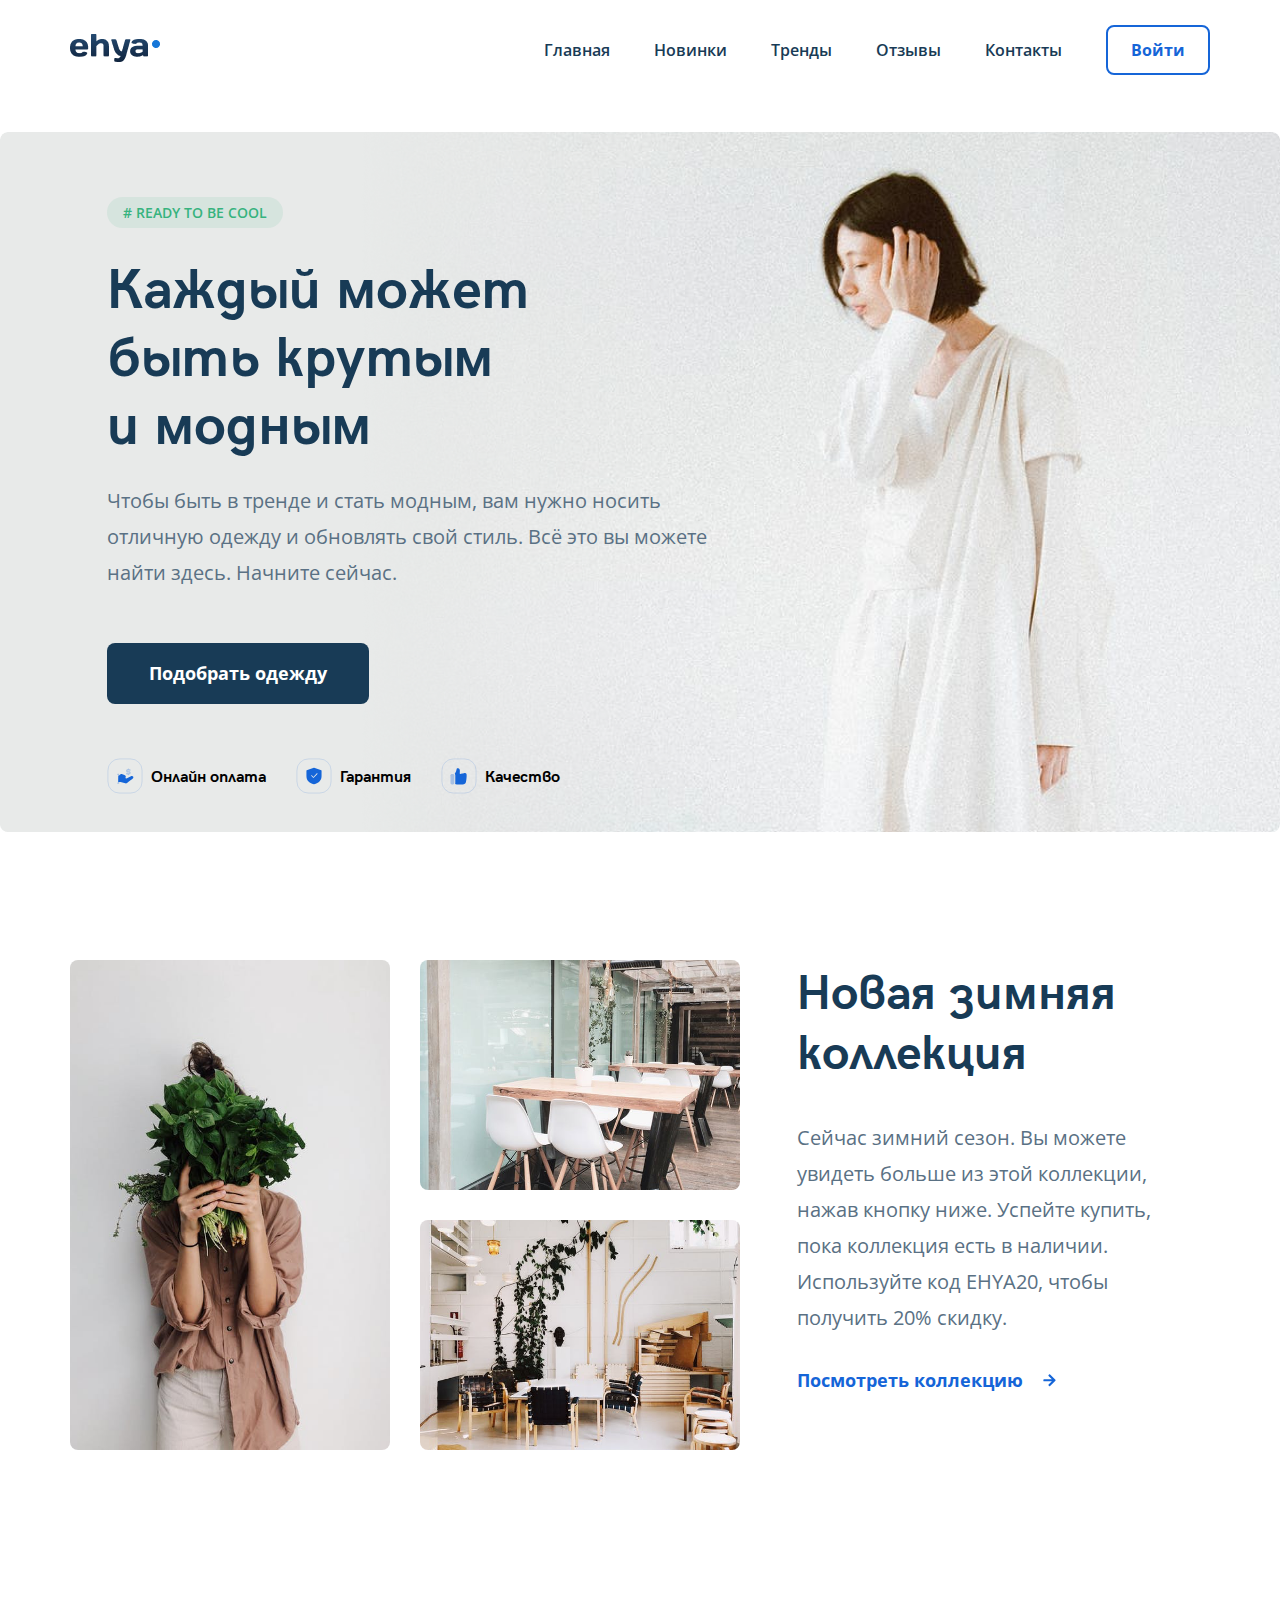
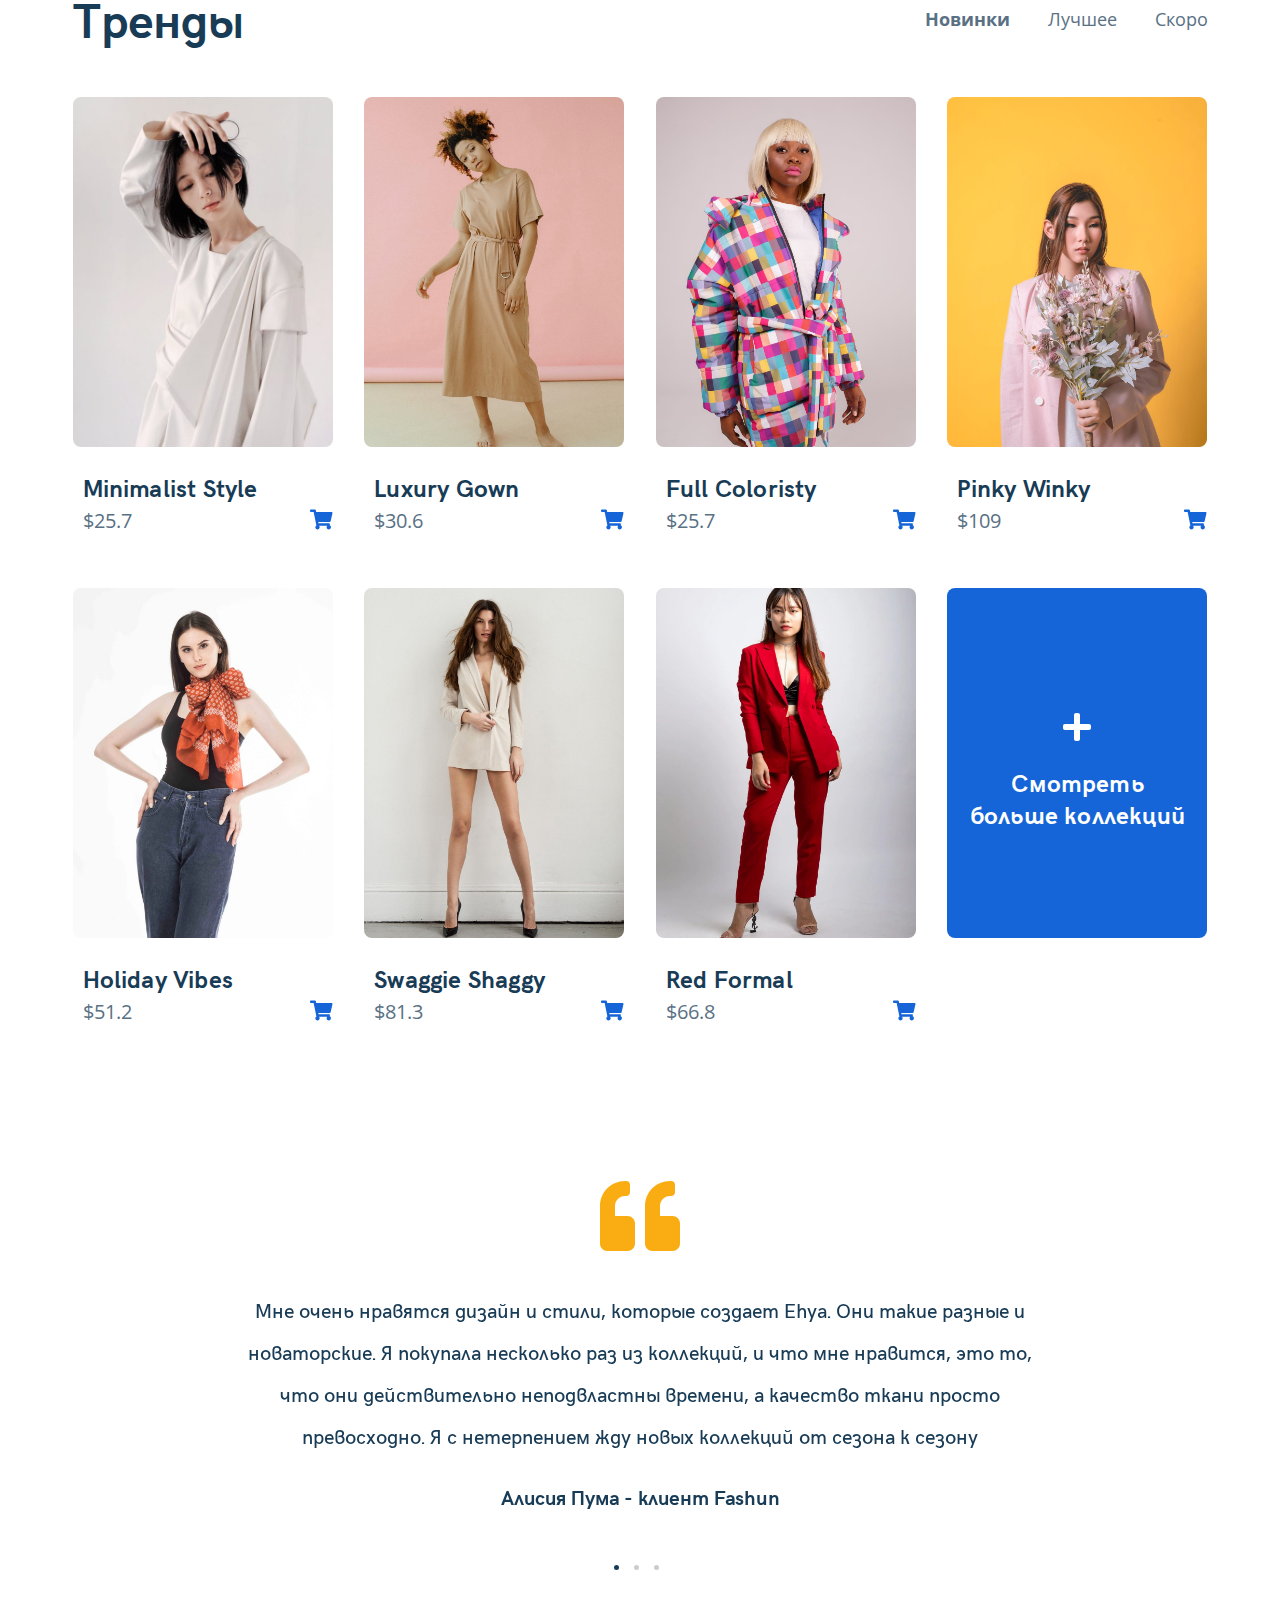
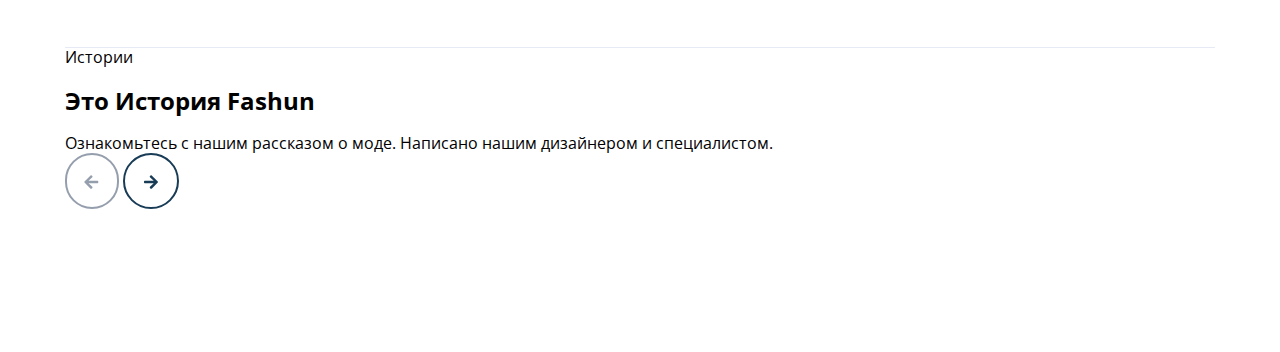
==== commit 40a0c5e1: "create: start to create section stories" ====
--- a/index.html
+++ b/index.html
@@ -598,7 +598,17 @@
     <section class="stories">
       <div class="stories-container">
         <div class="stories-wrapper">
-          
+          <div class="stories__left-side">
+             <span class="stories__sticker">Истории</span>
+             <h2 class="stories__title">Это История Fashun</h2>
+             <span class="stories__text">Ознакомьтесь с нашим рассказом 
+о моде. Написано нашим дизайнером и специалистом.</span>
+            <div class="stories__buttons-wrapper">
+              <img src="img/button-left.svg" class="stories__button" alt="icon:button-left">
+              <img src="img/button-right.svg" class="stories__button" alt="icon:button-right">
+            </div>
+          </div>
+
         </div>
       </div>
     </section>
--- a/css/style.css
+++ b/css/style.css
@@ -902,7 +902,7 @@
 }
 
 .reviews {
-  padding: 0 0 145px 0;
+  padding: 0 0 70px 0;
 }
 
 .reviews-container {
@@ -945,6 +945,16 @@
   font-weight: bold;
   font-size: 20px;
   line-height: 24px;
+}
+
+.stories {
+  padding: 0px 0 140px 0;
+}
+
+.stories-container {
+  margin: auto;
+  max-width: 1150px;
+  border-top: 1px solid #E5EAF4;
 }
 
 @media (max-width: 1200px) {
@@ -1214,7 +1224,7 @@
     margin-right: 14px;
   }
   .trending-container {
-    max-width: 88%;
+    max-width: 100%;
   }
 }
 
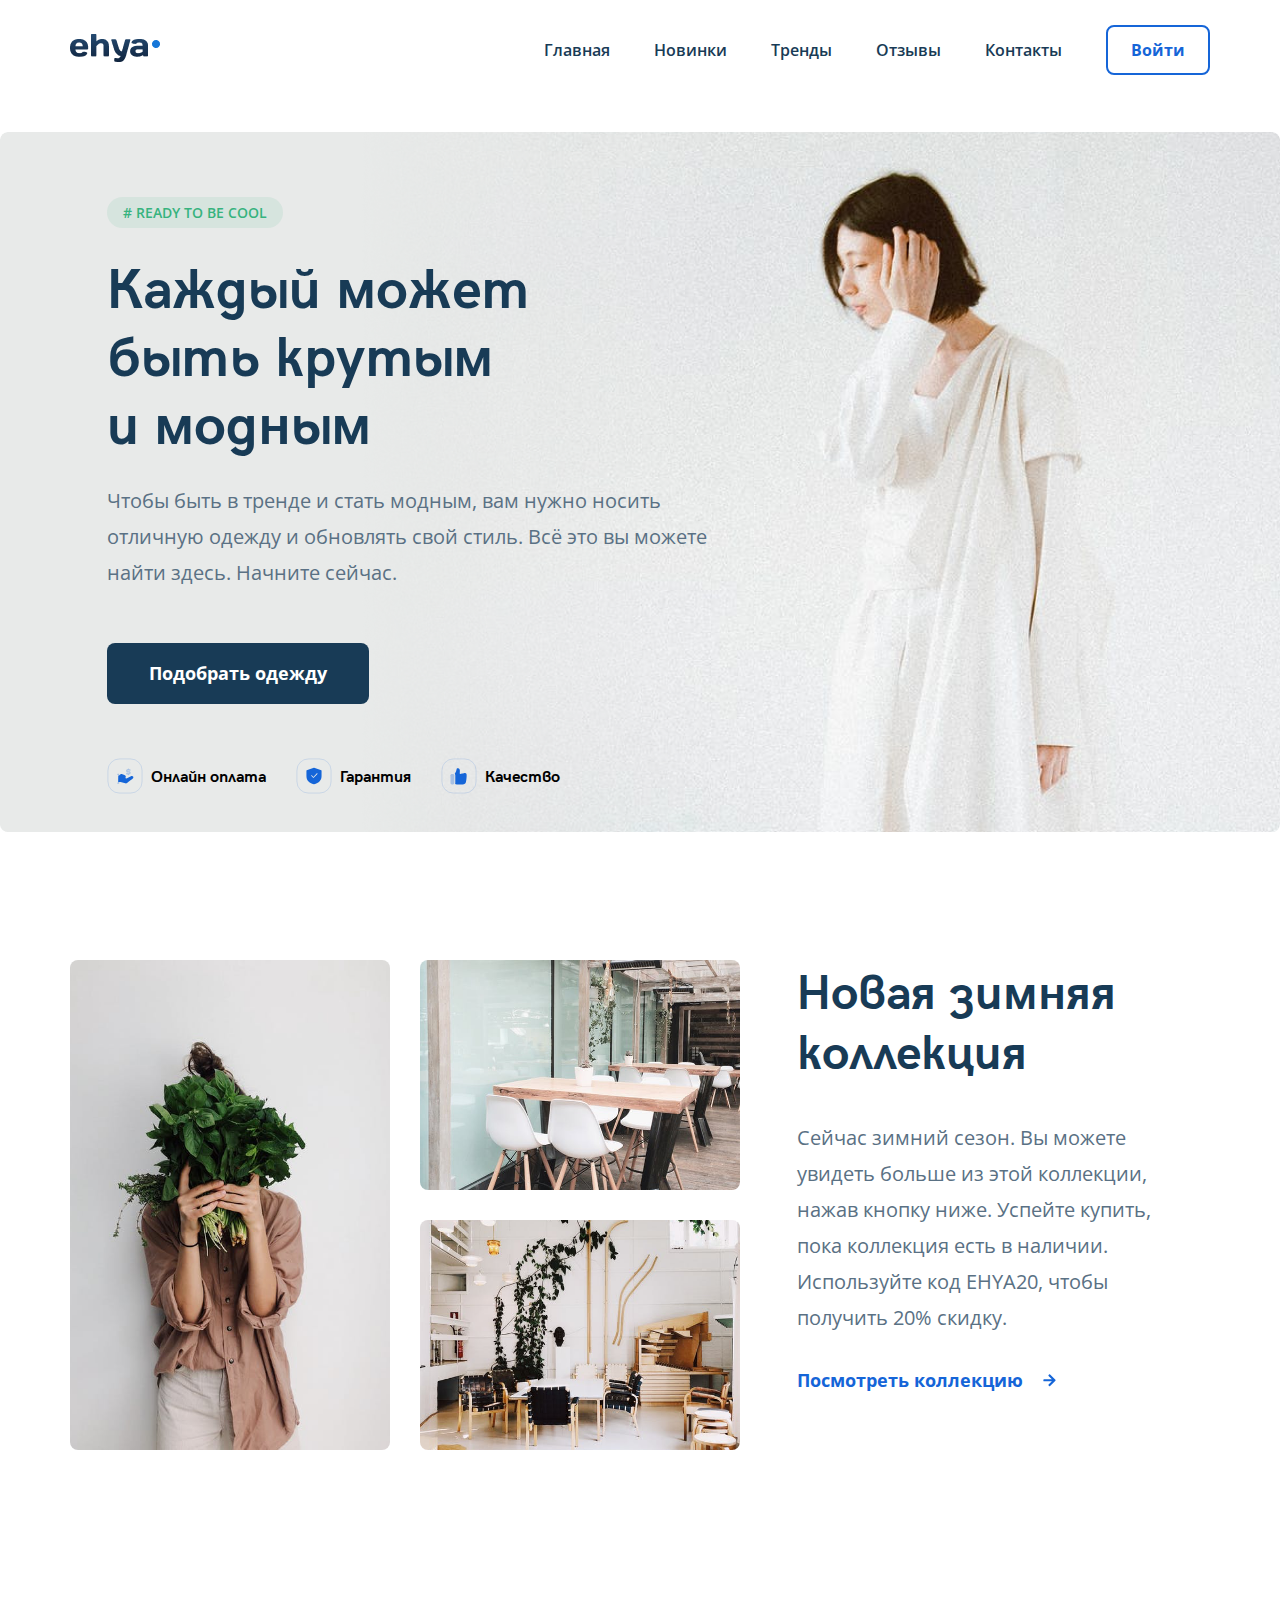
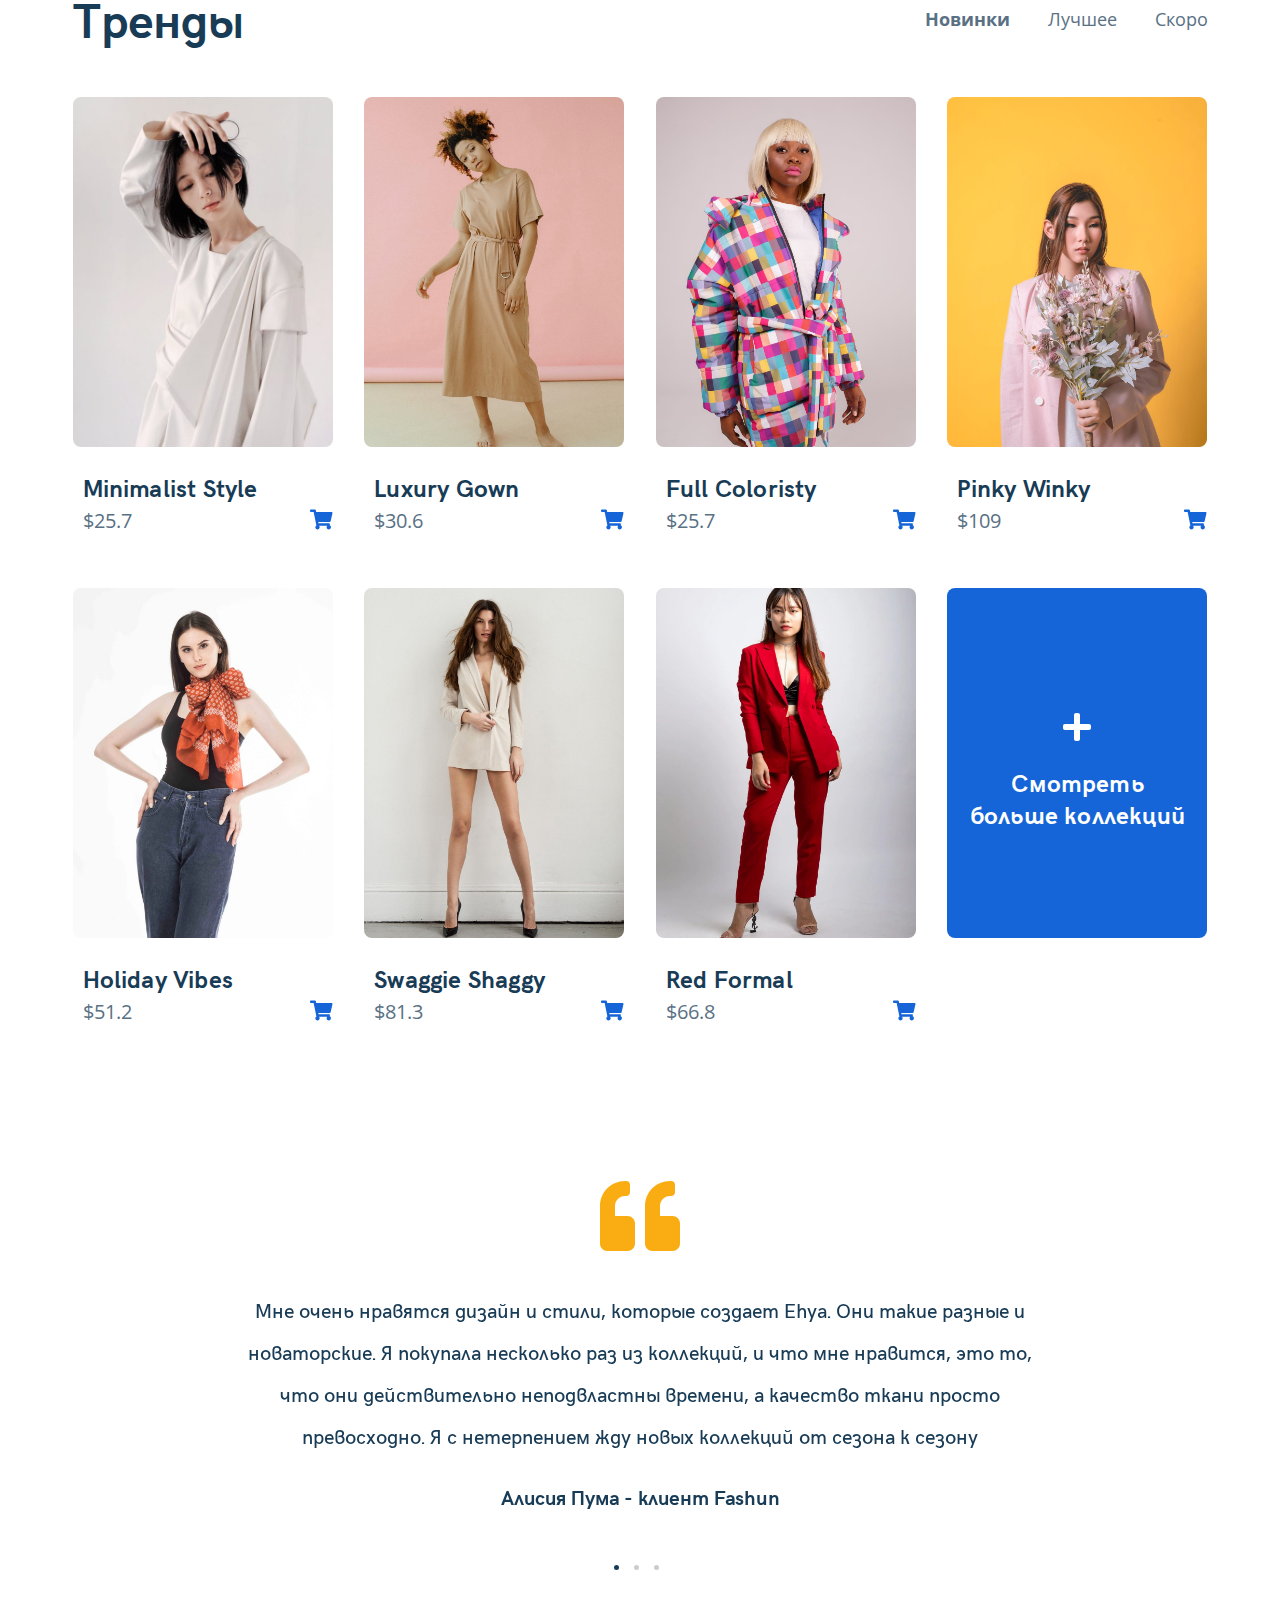
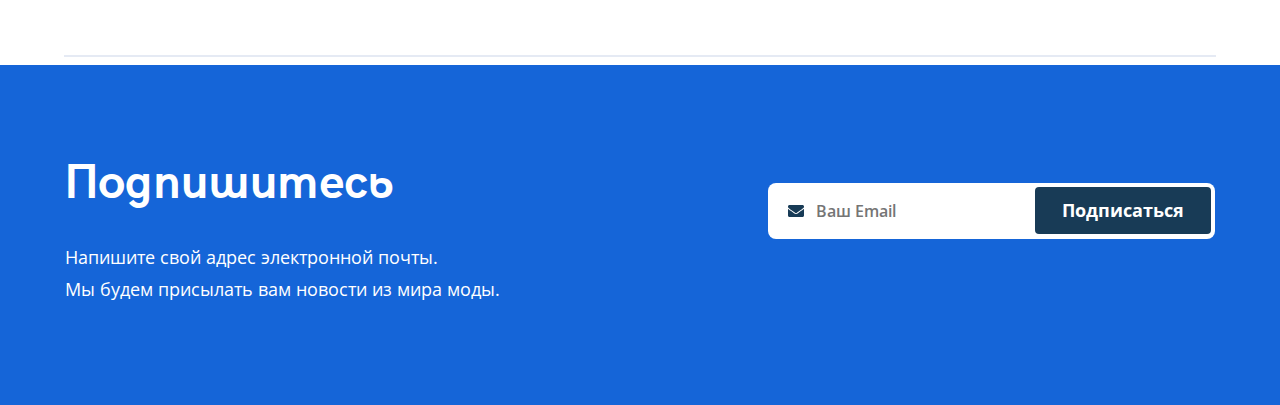
==== commit 06ab792a: "create: create newsletter" ====
--- a/index.html
+++ b/index.html
@@ -160,7 +160,9 @@
           <h2 class="trending__title">Тренды</h2>
           <ul class="trending__list">
             <li data-target="#block-one" class="trending__item">
-              <a href="" class="trending__link trending__link--new primary-link">Новинки</a>
+              <a href="" class="trending__link trending__link--new primary-link"
+                >Новинки</a
+              >
             </li>
             <li data-target="#block-two" class="trending__item">
               <a href="" class="trending__link">Лучшее</a>
@@ -171,7 +173,10 @@
           </ul>
         </div>
 
-        <div class="trending__photos-wrapper trending__photos-wrapper--active" id="block-one">
+        <div
+          class="trending__photos-wrapper trending__photos-wrapper--active"
+          id="block-one"
+        >
           <div class="trending__photos-item">
             <img
               src="img/trending_pict-1.png"
@@ -181,12 +186,12 @@
             <h4 class="trending__photos-title">Minimalist Style</h4>
             <div class="trending__price-wrapper">
               <span class="trending__price">$25.7 </span>
-              <a href="#"><img
-                src="img/shopping-card__icon.svg"
-                alt="shopping icon"
-                class="trending__shopping-icon"
-              /></a>
-              
+              <a href="#"
+                ><img
+                  src="img/shopping-card__icon.svg"
+                  alt="shopping icon"
+                  class="trending__shopping-icon"
+              /></a>
             </div>
           </div>
 
@@ -199,10 +204,11 @@
             <h4 class="trending__photos-title">Luxury Gown</h4>
             <div class="trending__price-wrapper">
               <span class="trending__price">$30.6 </span>
-              <a href="#"><img
-                src="img/shopping-card__icon.svg"
-                alt="shopping icon"
-                class="trending__shopping-icon"
+              <a href="#"
+                ><img
+                  src="img/shopping-card__icon.svg"
+                  alt="shopping icon"
+                  class="trending__shopping-icon"
               /></a>
             </div>
           </div>
@@ -215,10 +221,11 @@
             <h4 class="trending__photos-title">Full Coloristy</h4>
             <div class="trending__price-wrapper">
               <span class="trending__price">$25.7 </span>
-              <a href="#"><img
-                src="img/shopping-card__icon.svg"
-                alt="shopping icon"
-                class="trending__shopping-icon"
+              <a href="#"
+                ><img
+                  src="img/shopping-card__icon.svg"
+                  alt="shopping icon"
+                  class="trending__shopping-icon"
               /></a>
             </div>
           </div>
@@ -231,10 +238,11 @@
             <h4 class="trending__photos-title">Pinky Winky</h4>
             <div class="trending__price-wrapper">
               <span class="trending__price">$109 </span>
-              <a href="#"><img
-                src="img/shopping-card__icon.svg"
-                alt="shopping icon"
-                class="trending__shopping-icon"
+              <a href="#"
+                ><img
+                  src="img/shopping-card__icon.svg"
+                  alt="shopping icon"
+                  class="trending__shopping-icon"
               /></a>
             </div>
           </div>
@@ -247,10 +255,11 @@
             <h4 class="trending__photos-title">Holiday Vibes</h4>
             <div class="trending__price-wrapper">
               <span class="trending__price">$51.2</span>
-              <a href="#"><img
-                src="img/shopping-card__icon.svg"
-                alt="shopping icon"
-                class="trending__shopping-icon"
+              <a href="#"
+                ><img
+                  src="img/shopping-card__icon.svg"
+                  alt="shopping icon"
+                  class="trending__shopping-icon"
               /></a>
             </div>
           </div>
@@ -263,10 +272,11 @@
             <h4 class="trending__photos-title">Swaggie Shaggy</h4>
             <div class="trending__price-wrapper">
               <span class="trending__price">$81.3</span>
-              <a href="#"><img
-                src="img/shopping-card__icon.svg"
-                alt="shopping icon"
-                class="trending__shopping-icon"
+              <a href="#"
+                ><img
+                  src="img/shopping-card__icon.svg"
+                  alt="shopping icon"
+                  class="trending__shopping-icon"
               /></a>
             </div>
           </div>
@@ -279,10 +289,11 @@
             <h4 class="trending__photos-title">Red Formal</h4>
             <div class="trending__price-wrapper">
               <span class="trending__price">$66.8 </span>
-              <a href="#"><img
-                src="img/shopping-card__icon.svg"
-                alt="shopping icon"
-                class="trending__shopping-icon"
+              <a href="#"
+                ><img
+                  src="img/shopping-card__icon.svg"
+                  alt="shopping icon"
+                  class="trending__shopping-icon"
               /></a>
             </div>
           </div>
@@ -309,10 +320,11 @@
             <h4 class="trending__photos-title">Minimalist Style</h4>
             <div class="trending__price-wrapper">
               <span class="trending__price">$25.7 </span>
-              <a href="#"><img
-                src="img/shopping-card__icon.svg"
-                alt="shopping icon"
-                class="trending__shopping-icon"
+              <a href="#"
+                ><img
+                  src="img/shopping-card__icon.svg"
+                  alt="shopping icon"
+                  class="trending__shopping-icon"
               /></a>
             </div>
           </div>
@@ -326,10 +338,11 @@
             <h4 class="trending__photos-title">Luxury Gown</h4>
             <div class="trending__price-wrapper">
               <span class="trending__price">$30.6 </span>
-              <a href="#"><img
-                src="img/shopping-card__icon.svg"
-                alt="shopping icon"
-                class="trending__shopping-icon"
+              <a href="#"
+                ><img
+                  src="img/shopping-card__icon.svg"
+                  alt="shopping icon"
+                  class="trending__shopping-icon"
               /></a>
             </div>
           </div>
@@ -342,10 +355,11 @@
             <h4 class="trending__photos-title">Full Coloristy</h4>
             <div class="trending__price-wrapper">
               <span class="trending__price">$25.7 </span>
-              <a href="#"><img
-                src="img/shopping-card__icon.svg"
-                alt="shopping icon"
-                class="trending__shopping-icon"
+              <a href="#"
+                ><img
+                  src="img/shopping-card__icon.svg"
+                  alt="shopping icon"
+                  class="trending__shopping-icon"
               /></a>
             </div>
           </div>
@@ -358,10 +372,11 @@
             <h4 class="trending__photos-title">Pinky Winky</h4>
             <div class="trending__price-wrapper">
               <span class="trending__price">$109 </span>
-              <a href="#"><img
-                src="img/shopping-card__icon.svg"
-                alt="shopping icon"
-                class="trending__shopping-icon"
+              <a href="#"
+                ><img
+                  src="img/shopping-card__icon.svg"
+                  alt="shopping icon"
+                  class="trending__shopping-icon"
               /></a>
             </div>
           </div>
@@ -374,10 +389,11 @@
             <h4 class="trending__photos-title">Holiday Vibes</h4>
             <div class="trending__price-wrapper">
               <span class="trending__price">$51.2</span>
-              <a href="#"><img
-                src="img/shopping-card__icon.svg"
-                alt="shopping icon"
-                class="trending__shopping-icon"
+              <a href="#"
+                ><img
+                  src="img/shopping-card__icon.svg"
+                  alt="shopping icon"
+                  class="trending__shopping-icon"
               /></a>
             </div>
           </div>
@@ -390,10 +406,11 @@
             <h4 class="trending__photos-title">Swaggie Shaggy</h4>
             <div class="trending__price-wrapper">
               <span class="trending__price">$81.3</span>
-             <a href="#"><img
-                src="img/shopping-card__icon.svg"
-                alt="shopping icon"
-                class="trending__shopping-icon"
+              <a href="#"
+                ><img
+                  src="img/shopping-card__icon.svg"
+                  alt="shopping icon"
+                  class="trending__shopping-icon"
               /></a>
             </div>
           </div>
@@ -406,10 +423,11 @@
             <h4 class="trending__photos-title">Red Formal</h4>
             <div class="trending__price-wrapper">
               <span class="trending__price">$66.8 </span>
-              <a href="#"><img
-                src="img/shopping-card__icon.svg"
-                alt="shopping icon"
-                class="trending__shopping-icon"
+              <a href="#"
+                ><img
+                  src="img/shopping-card__icon.svg"
+                  alt="shopping icon"
+                  class="trending__shopping-icon"
               /></a>
             </div>
           </div>
@@ -436,10 +454,11 @@
             <h4 class="trending__photos-title">Minimalist Style</h4>
             <div class="trending__price-wrapper">
               <span class="trending__price">$25.7 </span>
-              <a href="#"><img
-                src="img/shopping-card__icon.svg"
-                alt="shopping icon"
-                class="trending__shopping-icon"
+              <a href="#"
+                ><img
+                  src="img/shopping-card__icon.svg"
+                  alt="shopping icon"
+                  class="trending__shopping-icon"
               /></a>
             </div>
           </div>
@@ -453,10 +472,11 @@
             <h4 class="trending__photos-title">Luxury Gown</h4>
             <div class="trending__price-wrapper">
               <span class="trending__price">$30.6 </span>
-             <a href="#"><img
-                src="img/shopping-card__icon.svg"
-                alt="shopping icon"
-                class="trending__shopping-icon"
+              <a href="#"
+                ><img
+                  src="img/shopping-card__icon.svg"
+                  alt="shopping icon"
+                  class="trending__shopping-icon"
               /></a>
             </div>
           </div>
@@ -469,10 +489,11 @@
             <h4 class="trending__photos-title">Full Coloristy</h4>
             <div class="trending__price-wrapper">
               <span class="trending__price">$25.7 </span>
-              <a href="#"><img
-                src="img/shopping-card__icon.svg"
-                alt="shopping icon"
-                class="trending__shopping-icon"
+              <a href="#"
+                ><img
+                  src="img/shopping-card__icon.svg"
+                  alt="shopping icon"
+                  class="trending__shopping-icon"
               /></a>
             </div>
           </div>
@@ -485,10 +506,11 @@
             <h4 class="trending__photos-title">Pinky Winky</h4>
             <div class="trending__price-wrapper">
               <span class="trending__price">$109 </span>
-              <a href="#"><img
-                src="img/shopping-card__icon.svg"
-                alt="shopping icon"
-                class="trending__shopping-icon"
+              <a href="#"
+                ><img
+                  src="img/shopping-card__icon.svg"
+                  alt="shopping icon"
+                  class="trending__shopping-icon"
               /></a>
             </div>
           </div>
@@ -501,10 +523,11 @@
             <h4 class="trending__photos-title">Holiday Vibes</h4>
             <div class="trending__price-wrapper">
               <span class="trending__price">$51.2</span>
-              <a href="#"><img
-                src="img/shopping-card__icon.svg"
-                alt="shopping icon"
-                class="trending__shopping-icon"
+              <a href="#"
+                ><img
+                  src="img/shopping-card__icon.svg"
+                  alt="shopping icon"
+                  class="trending__shopping-icon"
               /></a>
             </div>
           </div>
@@ -517,14 +540,15 @@
             <h4 class="trending__photos-title">Swaggie Shaggy</h4>
             <div class="trending__price-wrapper">
               <span class="trending__price">$81.3</span>
-              <a href="#"><img
-                src="img/shopping-card__icon.svg"
-                alt="shopping icon"
-                class="trending__shopping-icon"
-              /></a>
-            </div>
-          </div>
-          
+              <a href="#"
+                ><img
+                  src="img/shopping-card__icon.svg"
+                  alt="shopping icon"
+                  class="trending__shopping-icon"
+              /></a>
+            </div>
+          </div>
+
           <div class="trending__photos-item trending__photos-item--last">
             <img
               src="img/plus-icon.svg"
@@ -536,82 +560,189 @@
               больше коллекций</a
             >
           </div>
-        </div>
-        
+
+          <div class="trending__photos-item trending__photos-item--empty"></div>
         </div>
       </div>
     </section>
     <!--.trending-->
 
     <section class="reviews">
-       <div class="swiper-container reviews-container">
-        <div class="swiper-wrapper reviews-wrapper ">
-          
+      <div class="swiper-container reviews-container">
+        <div class="swiper-wrapper reviews-wrapper">
           <div class="swiper-slide reviews-slider">
             <div class="reviews-slider__item">
-              <img src="img/quote-left.svg" alt="icon: left" class="reviews-slider__image">
+              <img
+                src="img/quote-left.svg"
+                alt="icon: left"
+                class="reviews-slider__image"
+              />
               <p class="reviews-slider__text">
-                Мне очень нравятся дизайн и стили, которые создает Ehya. Они такие разные и новаторские. Я покупала несколько раз из коллекций, и что мне нравится, это то, что они действительно неподвластны времени, а качество ткани просто превосходно. Я с нетерпением жду новых коллекций от сезона к сезону
+                Мне очень нравятся дизайн и стили, которые создает Ehya. Они
+                такие разные и новаторские. Я покупала несколько раз из
+                коллекций, и что мне нравится, это то, что они действительно
+                неподвластны времени, а качество ткани просто превосходно. Я с
+                нетерпением жду новых коллекций от сезона к сезону
               </p>
-              <span class="reviews-slider__author">Алисия Пума - клиент Fashun</span>
-            </div>
-          </div>
-            
+              <span class="reviews-slider__author"
+                >Алисия Пума - клиент Fashun</span
+              >
+            </div>
+          </div>
+
           <div class="swiper-slide reviews-slider">
             <div class="reviews-slider__item">
-              <img src="img/quote-left.svg" alt="icon: left" class="reviews-slider__image">
+              <img
+                src="img/quote-left.svg"
+                alt="icon: left"
+                class="reviews-slider__image"
+              />
               <p class="reviews-slider__text">
-                Мне очень нравятся дизайн и стили, которые создает Ehya. Они такие разные и новаторские. Я покупала несколько раз из коллекций, и что мне нравится, это то, что они действительно неподвластны времени, а качество ткани просто превосходно. Я с нетерпением жду новых коллекций от сезона к сезону
+                Мне очень нравятся дизайн и стили, которые создает Ehya. Они
+                такие разные и новаторские. Я покупала несколько раз из
+                коллекций, и что мне нравится, это то, что они действительно
+                неподвластны времени, а качество ткани просто превосходно. Я с
+                нетерпением жду новых коллекций от сезона к сезону
               </p>
-              <span class="reviews-slider__author">Алисия Пума - клиент Fashun</span>
-            </div>
-          </div>
-          
+              <span class="reviews-slider__author"
+                >Алисия Пума - клиент Fashun</span
+              >
+            </div>
+          </div>
+
           <div class="swiper-slide reviews-slider">
-          <div class="reviews-slider__item">
-              <img src="img/quote-left.svg" alt="icon: left" class="reviews-slider__image">
+            <div class="reviews-slider__item">
+              <img
+                src="img/quote-left.svg"
+                alt="icon: left"
+                class="reviews-slider__image"
+              />
               <p class="reviews-slider__text">
-                Мне очень нравятся дизайн и стили, которые создает Ehya. Они такие разные и новаторские. Я покупала несколько раз из коллекций, и что мне нравится, это то,  что они действительно неподвластны времени, а качество ткани просто превосходно. Я с нетерпением жду новых коллекций от сезона к сезону
+                Мне очень нравятся дизайн и стили, которые создает Ehya. Они
+                такие разные и новаторские. Я покупала несколько раз из
+                коллекций, и что мне нравится, это то, что они действительно
+                неподвластны времени, а качество ткани просто превосходно. Я с
+                нетерпением жду новых коллекций от сезона к сезону
               </p>
-              <span class="reviews-slider__author">Алисия Пума - клиент Fashun</span>
-            </div>
-        </div>
-        
-       </div>
-      
-              
-             
+              <span class="reviews-slider__author"
+                >Алисия Пума - клиент Fashun</span
+              >
+            </div>
+          </div>
+        </div>
+
         <div class="swiper-pagination"></div>
         <!--.reviews-slider__item-->
-          </div>
-          
-        </div>
       </div>
-
-
-
-
-
     </section>
     <!--.reviews-->
-
-    <section class="stories">
+    <hr />
+
+    <!-- <section class="stories">
       <div class="stories-container">
         <div class="stories-wrapper">
           <div class="stories__left-side">
-             <span class="stories__sticker">Истории</span>
-             <h2 class="stories__title">Это История Fashun</h2>
-             <span class="stories__text">Ознакомьтесь с нашим рассказом 
-о моде. Написано нашим дизайнером и специалистом.</span>
+            <span class="stories__sticker">Истории</span>
+            <h2 class="stories__title">Это История Fashun</h2>
+            <span class="stories__text"
+              >Ознакомьтесь с нашим рассказом о моде. Написано нашим дизайнером
+              и специалистом.</span
+            >
             <div class="stories__buttons-wrapper">
-              <img src="img/button-left.svg" class="stories__button" alt="icon:button-left">
-              <img src="img/button-right.svg" class="stories__button" alt="icon:button-right">
-            </div>
-          </div>
-
-        </div>
+              <a href="#"><img
+                src="img/button-left.svg"
+                class="stories__button stories__button--left"
+                alt="icon:button-left"
+              /></a>
+              <a href="#">
+                <img
+                src="img/button-right.svg"
+                class="stories__button stories__button--right"
+                id="slide"
+                alt="icon:button-right"
+              />
+              </a>
+            </div>
+          </div>
+
+          <div class="stories__right-side">
+            <div class="swiper-container stories-slider">
+              <div class="swiper-wrapper stories-wrapper">
+                
+                <div class="swiper-slide stories-slide">
+                  <div class="stories-slider__item">
+                    <img
+                      src="img/stories-1.png"
+                      class="stories__image"
+                      alt="girl with book"
+                    />
+                    <div class="stories-slider__text-wrapper">
+                      <span class="stories-slider__description"
+                        >Mix & Match Style 01: повседневный и формальный
+                        стиль</span
+                      >
+                      <a href="#" onclick="" class="stories-slider__link"
+                        >Читать далее</a
+                      >
+                    </div>
+                  </div>
+                </div>
+                
+                <div class="swiper-slide stories-slide">
+
+                <div class="stories-slider__item" >
+                  <img
+                    src="img/stories-2.png"
+                    class="stories__image"
+                    alt="girl with book"
+                  />
+                  <div class="stories-slider__text-wrapper">
+                    <span class="stories-slider__description"
+                      >Лайфхак: Купите одежду Thrifft на воскресном рынке</span
+                    >
+                    <a href="#"  class="stories-slider__link"
+                      >Читать далее</a
+                    >
+                  </div>
+                </div>
+              </div>
+
+              
+            </div>
+          </div>
+        </div>
+      </div>
+    </section> -->
+
+    <section class="newsletter">
+      <div class="newsletter-container">
+        <div class="newsletter__text">
+          <h1 class="newsletter__title">Подпишитесь</h1>
+          <span class="newsletter__description"
+            >Напишите свой адрес электронной почты. <br />
+            Мы будем присылать вам новости из мира моды.</span
+          >
+        </div>
+
+        <form class="newsletter__form form" method="POST" action="send.php">
+          <img
+            src="img/mail_icon.svg"
+            class="newsletter__icon"
+            alt="icon: mail"
+          />
+          <input
+            type="email"
+            class="newsletter__input"
+            placeholder="Ваш Email"
+            name="sub_mail"
+            required
+          />
+          <button class="newsletter__button">Подписаться</button>
+        </form>
       </div>
     </section>
+    <!--.newsletter-->
+
     <!-- <div class="mobile-menu__top ">
       <a href="#">
         <img src="img/close-icon.svg" alt="icon: close">
@@ -626,9 +757,10 @@
             </a>
       </a>
     </div> -->
-    
+
     <script src="js/swiper-bundle.min.js"></script>
     <script src="js/jquery-3.5.1.min.js"></script>
+    <script src="js/jquery.validate.min.js"></script>
     <script
       src="https://code.jquery.com/jquery-3.5.1.min.js"
       integrity="sha256-9/aliU8dGd2tb6OSsuzixeV4y/faTqgFtohetphbbj0="
--- a/css/style.css
+++ b/css/style.css
@@ -73,6 +73,11 @@
 
 .swiper-container-horizontal > .swiper-pagination-bullets, .swiper-pagination-custom, .swiper-pagination-fraction {
   bottom: 4px;
+}
+
+hr {
+  max-width: 1150px;
+  border: 1px solid #E5EAF4;
 }
 
 /*! normalize.css v8.0.1 | MIT License | github.com/necolas/normalize.css */
@@ -882,6 +887,11 @@
   flex-direction: column;
   align-items: center;
   padding-top: 125px;
+}
+
+.trending__photos-item--empty {
+  width: 260px;
+  height: 0px;
 }
 
 .mobile-menu__top {
@@ -948,17 +958,202 @@
 }
 
 .stories {
-  padding: 0px 0 140px 0;
+  padding: 110px 0 140px 0;
 }
 
 .stories-container {
   margin: auto;
   max-width: 1150px;
-  border-top: 1px solid #E5EAF4;
+}
+
+.stories-wrapper {
+  display: flex;
+  justify-content: space-between;
+}
+
+.stories__left-side {
+  display: flex;
+  flex-direction: column;
+  justify-content: center;
+}
+
+.stories__sticker {
+  display: block;
+  max-width: 102px;
+  padding: 6px 16px;
+  font-style: normal;
+  font-weight: 600;
+  font-size: 14px;
+  line-height: 20px;
+  color: #36B37E;
+  background: rgba(54, 179, 126, 0.1);
+  border-radius: 2000px;
+  text-transform: uppercase;
+}
+
+.stories__title {
+  font-family: "HKGrotesk";
+  font-style: normal;
+  font-weight: bold;
+  font-size: 48px;
+  line-height: 60px;
+  letter-spacing: 0.2px;
+  color: #183B56;
+  max-width: 337px;
+  margin-top: 28px;
+}
+
+.stories__text {
+  font-style: normal;
+  font-weight: normal;
+  font-size: 20px;
+  line-height: 36px;
+  color: #5A7184;
+  max-width: 392px;
+  margin-bottom: 42px;
+}
+
+.stories__image {
+  width: 312px;
+  height: 317px;
+  object-fit: cover;
+  border-radius: 8px 8px 0px 0px;
+}
+
+.stories__right-side {
+  position: relative;
+  display: flex;
+  justify-content: space-between;
+  max-width: 662px;
+}
+
+.stories-slider__item {
+  min-height: 475px;
+}
+
+.stories-slider__text-wrapper {
+  display: flex;
+  flex-direction: column;
+  background-color: #FAFDFF;
+  min-height: 178px;
+  max-width: 312px;
+  padding: 20px;
+  position: absolute;
+  z-index: 25;
+  transform: translate(13px, -24px);
+}
+
+.stories-slider__description {
+  font-family: "HKGrotesk";
+  font-style: normal;
+  font-weight: 800;
+  font-size: 22px;
+  line-height: 32px;
+  letter-spacing: 0.2px;
+  color: #183B56;
+  margin-bottom: 12px;
+}
+
+.stories-slider__link {
+  font-style: normal;
+  font-weight: 600;
+  font-size: 16px;
+  line-height: 22px;
+  text-decoration: none;
+  color: #1565D8;
+}
+
+.newsletter {
+  padding: 51px 0 100px 0;
+  background-color: #1565D8;
+}
+
+.newsletter-container {
+  max-width: 1150px;
+  margin: auto;
+  display: flex;
+  justify-content: space-between;
+  align-items: center;
+}
+
+.newsletter__text {
+  max-width: 436px;
+}
+
+.newsletter__title {
+  font-family: "HKGrotesk";
+  font-style: normal;
+  font-weight: bold;
+  font-size: 48px;
+  line-height: 60px;
+  letter-spacing: 0.2px;
+  color: #FFFFFF;
+}
+
+.newsletter__description {
+  font-style: normal;
+  font-weight: normal;
+  font-size: 18px;
+  line-height: 32px;
+  color: #FFFFFF;
+}
+
+.newsletter__form {
+  width: 447px;
+  height: 56px;
+  position: relative;
+}
+
+.newsletter__input {
+  position: absolute;
+  height: 100%;
+  width: 100%;
+  font-style: normal;
+  font-weight: 600;
+  font-size: 16px;
+  line-height: 22px;
+  color: #959EAD;
+  padding-left: 48px;
+  padding-right: 190px;
+  overflow: visible;
+  border-radius: 8px;
+  border: none;
+  outline: none;
+  visibility: visible;
+}
+
+.newsletter__icon {
+  width: 16px;
+  position: absolute;
+  left: 20px;
+  top: 22px;
+  z-index: 1;
+}
+
+.newsletter__button {
+  position: absolute;
+  padding: 11px 27px;
+  background-color: #183B56;
+  border-radius: 4px;
+  color: #ffffff;
+  font-style: normal;
+  font-weight: bold;
+  font-size: 18px;
+  line-height: 25px;
+  text-align: center;
+  top: 4px;
+  right: 4px;
+  border: none;
+  cursor: pointer;
+  white-space: nowrap;
 }
 
 @media (max-width: 1200px) {
-  .container, .collection-container, .trending-container {
+  .container,
+  .collection-container,
+  .trending-container,
+  .stories-container,
+  .newsletter-container {
     max-width: 960px;
   }
   .hero-container {
@@ -974,7 +1169,9 @@
   .container,
   .collection-container,
   .trending-container,
-  .reviews-container {
+  .reviews-container,
+  .stories-container,
+  .newsletter-container {
     max-width: 700px;
   }
   .hero-container {
@@ -1000,6 +1197,13 @@
   }
   .collection__text {
     max-width: 672px;
+  }
+  .newsletter-container {
+    flex-direction: column;
+  }
+  .newsletter__text {
+    margin-bottom: 56px;
+    text-align: center;
   }
 }
 
@@ -1124,6 +1328,9 @@
     max-height: 205px;
     margin-bottom: 33px;
   }
+  .newsletter__title {
+    margin-bottom: 14px;
+  }
 }
 
 @media (max-width: 576px) {
@@ -1183,6 +1390,13 @@
   .trending__shopping-icon {
     width: 14px;
     height: 32px;
+  }
+  .newsletter-container {
+    max-width: 88%;
+  }
+  .newsletter__form {
+    width: 100%;
+    max-width: none;
   }
 }
 
@@ -1296,6 +1510,25 @@
     text-align: center;
     max-width: 145px;
   }
+  .newsletter__title {
+    font-size: 28px;
+    line-height: 36px;
+    margin-bottom: 24px;
+  }
+  .newsletter__text {
+    font-size: 16px;
+    line-height: 28px;
+  }
+  .newsletter__input {
+    padding-right: 20px;
+  }
+  .newsletter__button {
+    display: block;
+    position: relative;
+    margin-top: 70px;
+    margin-left: 3px;
+    width: 100%;
+  }
 }
 
 @media (max-width: 320px) {
@@ -1328,6 +1561,9 @@
   .trending__photos-item--last {
     padding-top: 41px;
   }
+  .trending__photos-item--empty {
+    flex-basis: 44%;
+  }
   .trending__last-item--description {
     font-size: 17px;
     line-height: 20px;
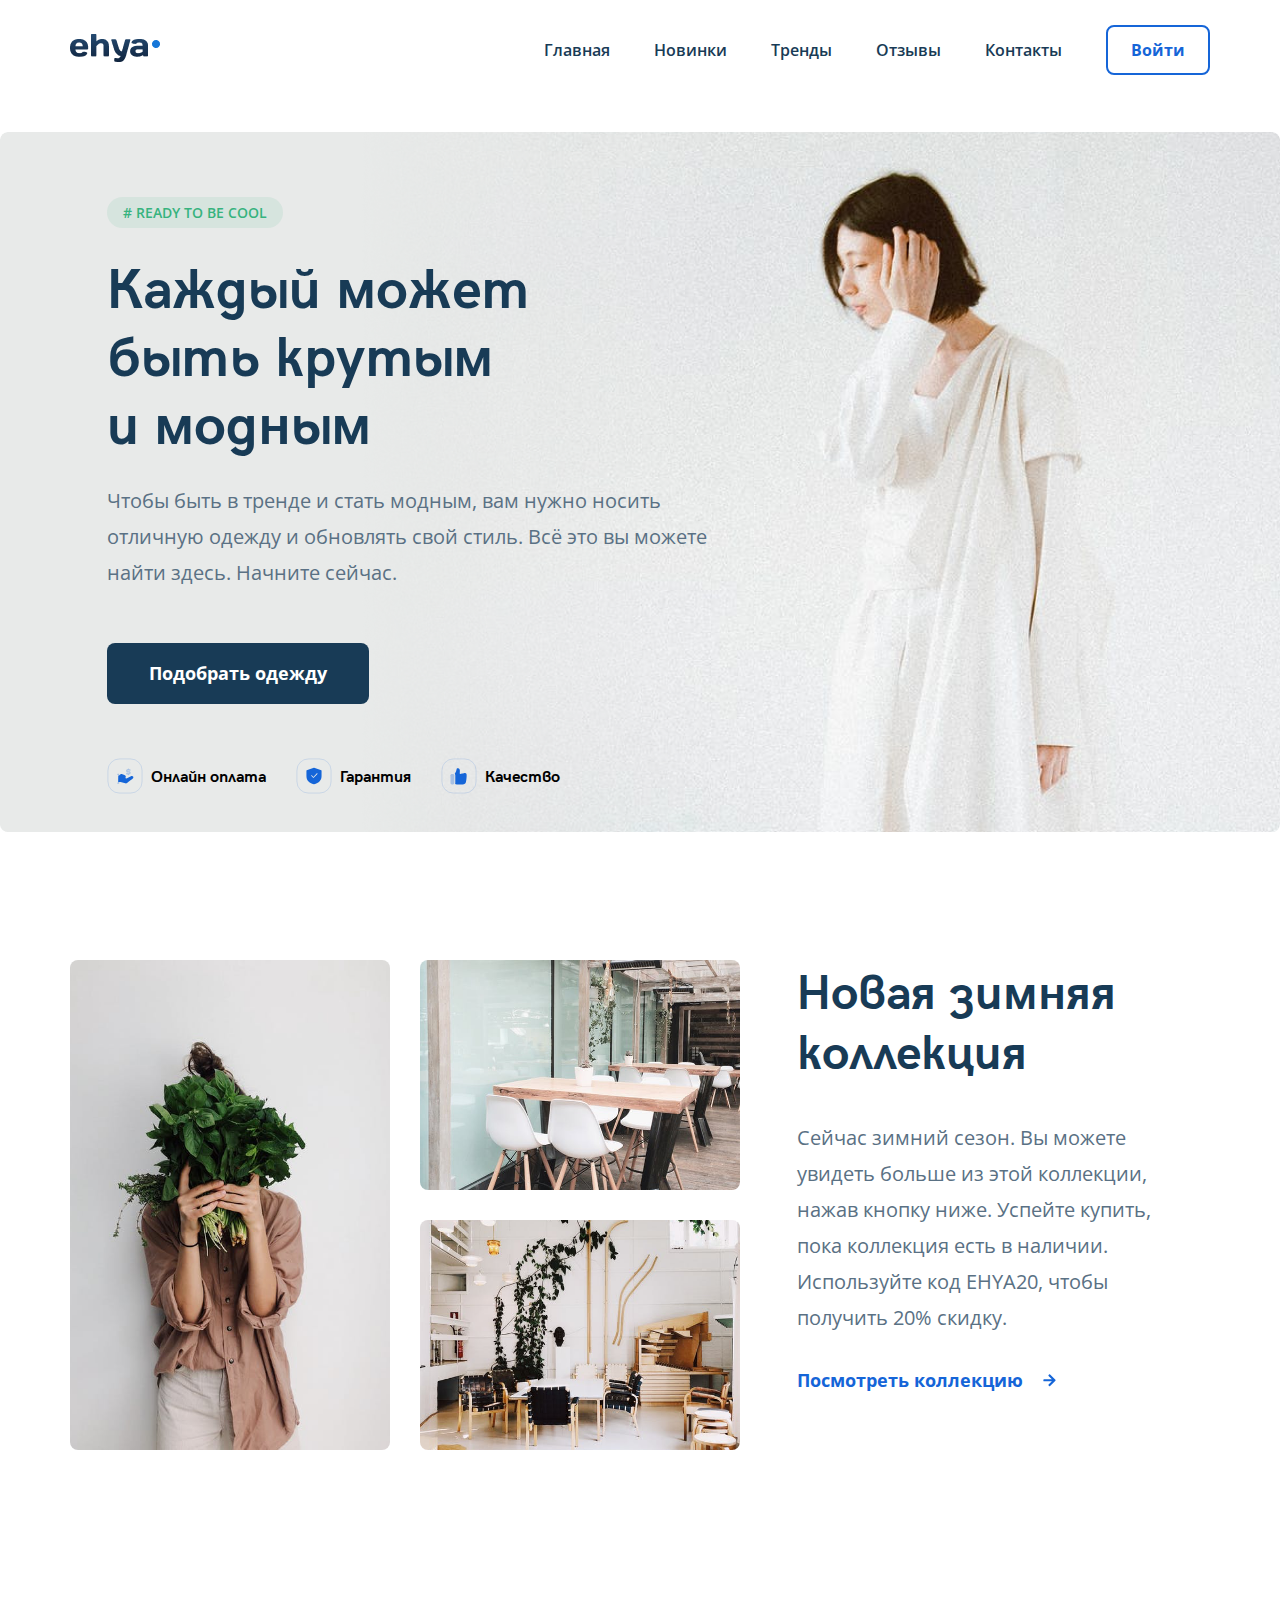
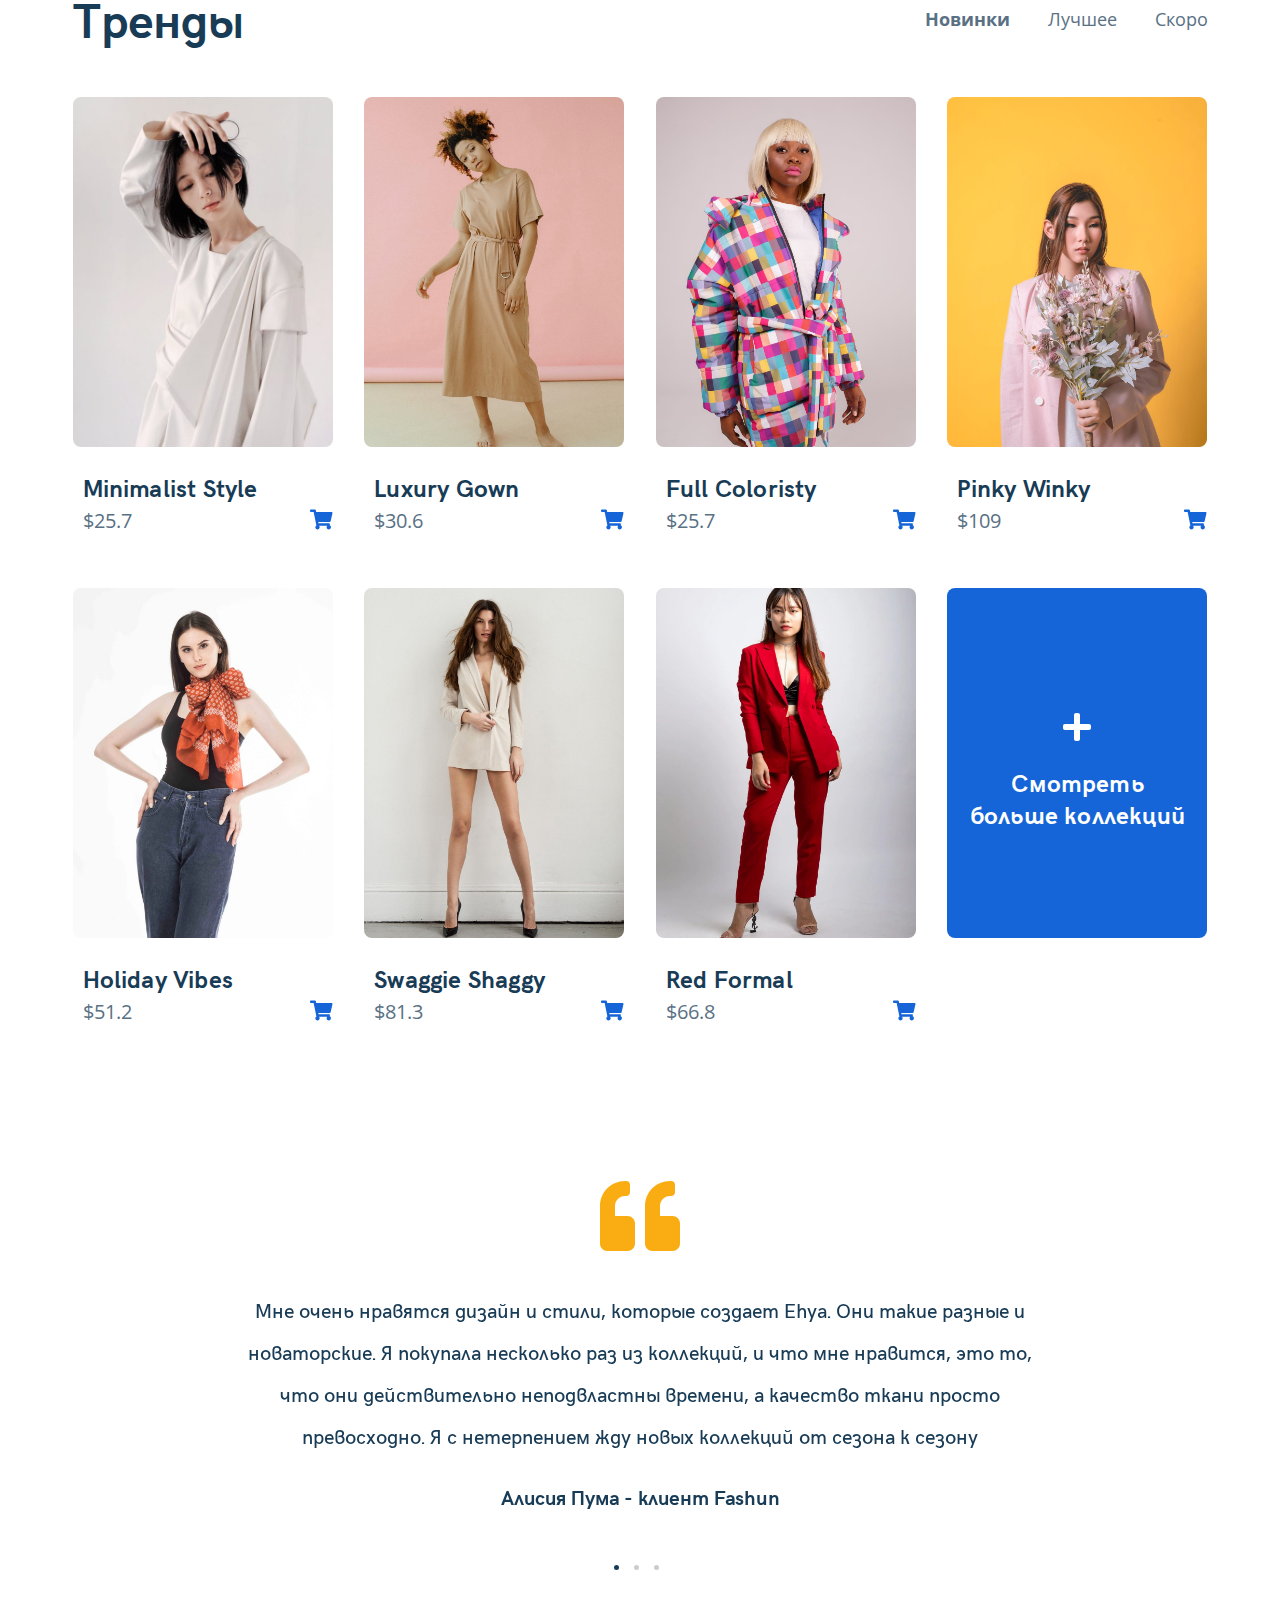
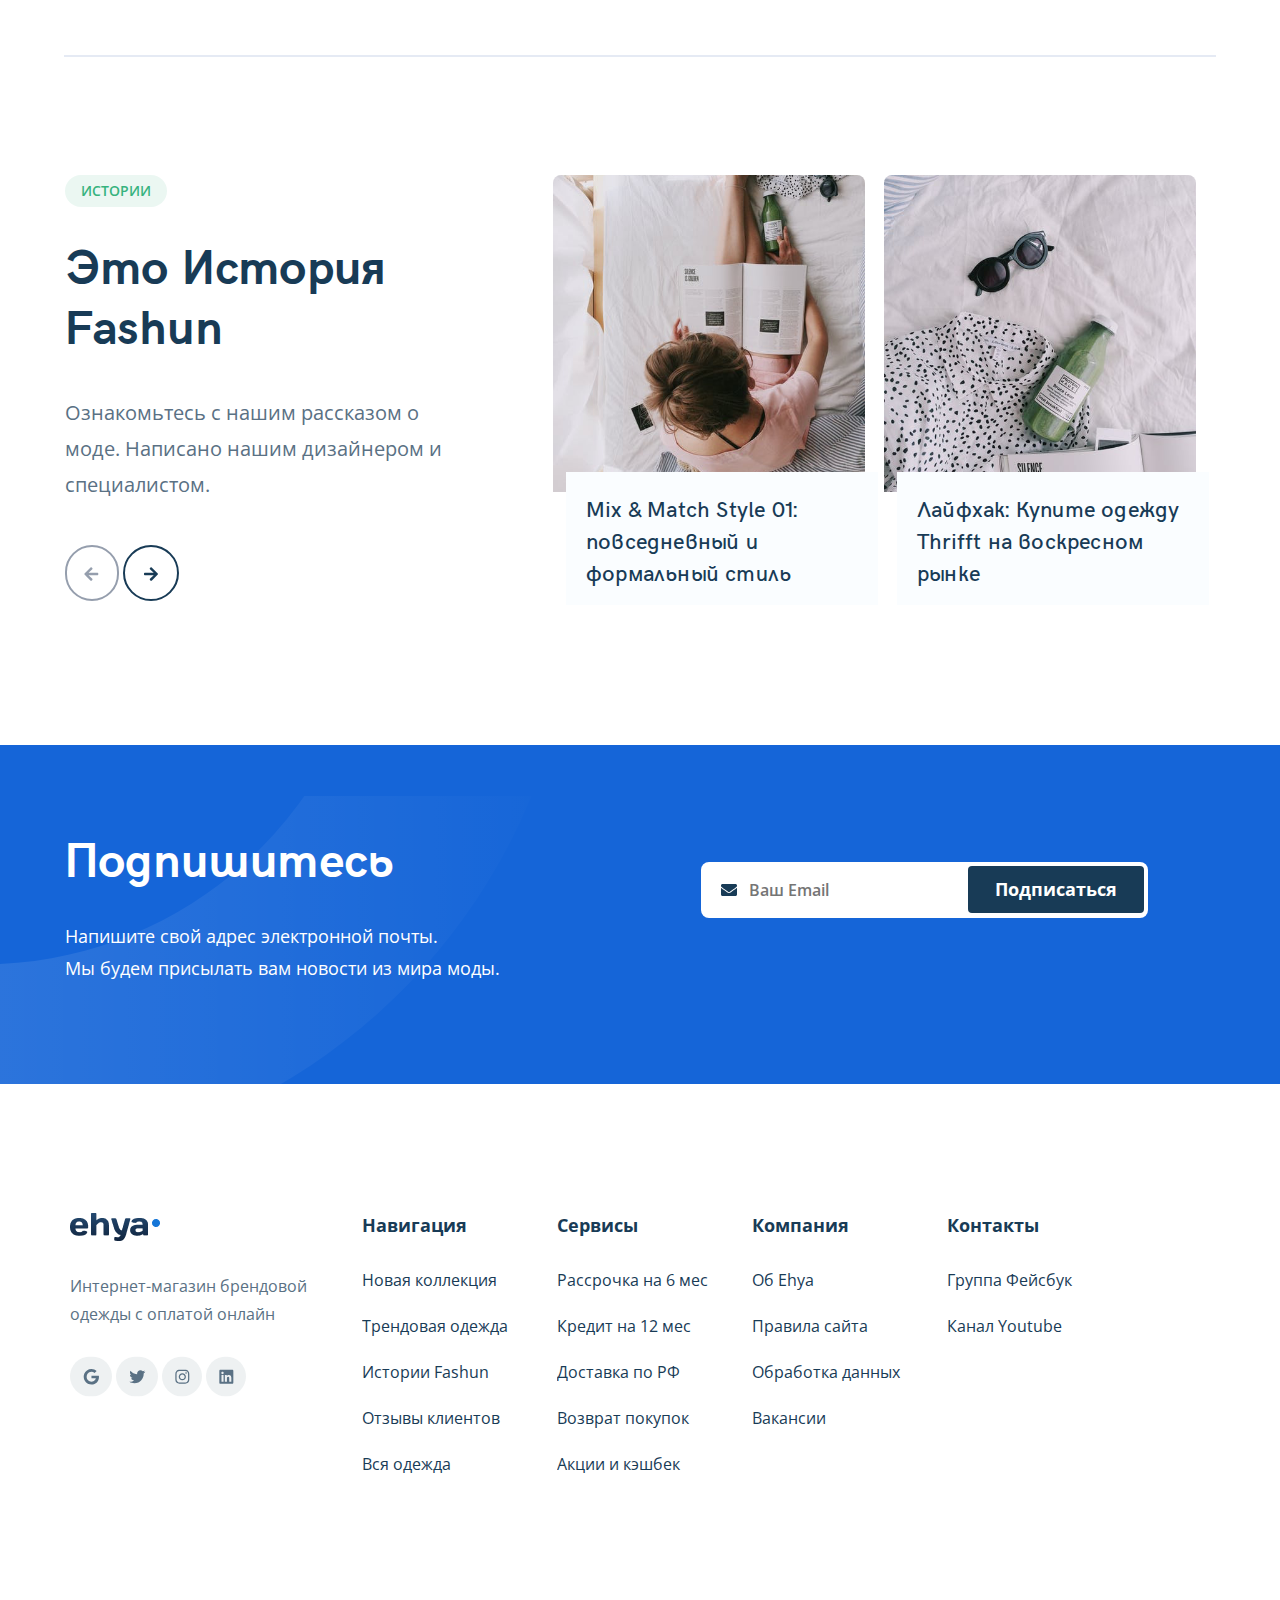
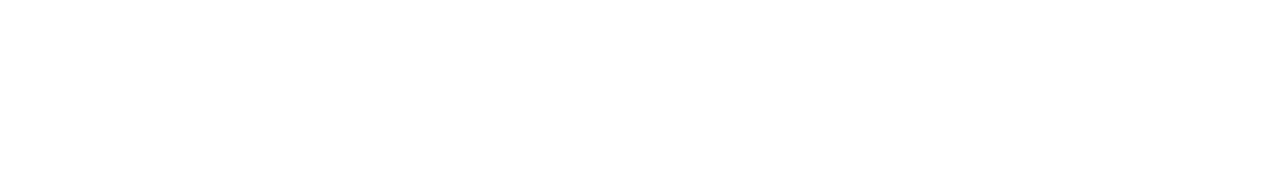
==== commit 6e9286b0: "create: create footer and fixed everything" ====
--- a/index.html
+++ b/index.html
@@ -638,7 +638,7 @@
     <!--.reviews-->
     <hr />
 
-    <!-- <section class="stories">
+    <section class="stories">
       <div class="stories-container">
         <div class="stories-wrapper">
           <div class="stories__left-side">
@@ -712,11 +712,12 @@
           </div>
         </div>
       </div>
-    </section> -->
+    </section>
 
     <section class="newsletter">
       <div class="newsletter-container">
-        <div class="newsletter__text">
+        <div class="newsletter-wrapper">
+          <div class="newsletter__text">
           <h1 class="newsletter__title">Подпишитесь</h1>
           <span class="newsletter__description"
             >Напишите свой адрес электронной почты. <br />
@@ -740,8 +741,114 @@
           <button class="newsletter__button">Подписаться</button>
         </form>
       </div>
+        </div>
+      </div>  
     </section>
     <!--.newsletter-->
+
+    <section class="footer">
+      <div class="footer-container">
+        <div class="footer-menu">
+          <div class="footer__info">
+            <div class="footer__menu-group footer__menu-group--links">
+              <a href="#" class="footer__logo-link"
+                ><img src="img/logo.png" alt="logo" class="footer__logo"
+              /></a>
+
+              <span class="footer__text"
+                >Интернет-магазин брендовой одежды с оплатой онлайн</span
+              >
+              <div class="footer_social">
+                <a href="#" class="footer__social-links">
+                  <img src="img/google_icon.svg" alt="icon: google" />
+                </a>
+                <a href="#" class="footer__social-links">
+                  <img src="img/twitter_icon.svg" alt="icon: twitter" />
+                </a>
+                <a href="#" class="footer__social-links">
+                  <img src="img/instagram_icon.svg" alt="icon: instagram" />
+                </a>
+                <a href="#" class="footer__social-links">
+                  <img src="img/yotube_icon.svg" alt="icon: youtobe" />
+                </a>
+              </div>
+            </div>
+          </div>
+
+          <div class="footer__nav">
+            <div class="footer__menu-group footer__menu-group--navigation">
+              <h3 class="footer__title">Навигация</h3>
+              <ul class="footer__list">
+                <li class="footer__menu-li">
+                  <a href="#" class="footer__link">Новая коллекция</a>
+                </li>
+                <li class="footer__menu-li">
+                  <a href="#" class="footer__link">Трендовая одежда</a>
+                </li>
+                <li class="footer__menu-li">
+                  <a href="#" class="footer__link">Истории Fashun</a>
+                </li>
+                <li class="footer__menu-li">
+                  <a href="#" class="footer__link">Отзывы клиентов</a>
+                </li>
+                <li class="footer__menu-li">
+                  <a href="#" class="footer__link">Вся одежда</a>
+                </li>
+              </ul>
+            </div>
+            <div class="footer__menu-group footer__menu-group--services">
+              <h3 class="footer__title">Сервисы</h3>
+              <ul class="footer__list">
+                <li class="footer__menu-li">
+                  <a href="#" class="footer__link">Рассрочка на 6 мес </a>
+                </li>
+                <li class="footer__menu-li">
+                  <a href="#" class="footer__link">Кредит на 12 мес</a>
+                </li>
+                <li class="footer__menu-li">
+                  <a href="#" class="footer__link">Доставка по РФ</a>
+                </li>
+                <li class="footer__menu-li">
+                  <a href="#" class="footer__link">Возврат покупок</a>
+                </li>
+                <li class="footer__menu-li">
+                  <a href="#" class="footer__link">Акции и кэшбек</a>
+                </li>
+              </ul>
+            </div>
+            <div class="footer__menu-group footer__menu-group--company">
+              <h3 class="footer__title">Компания</h3>
+              <ul class="footer__list">
+                <li class="footer__menu-li">
+                  <a href="#" class="footer__link">Об Ehya</a>
+                </li>
+                <li class="footer__menu-li">
+                  <a href="#" class="footer__link">Правила сайта </a>
+                </li>
+                <li class="footer__menu-li">
+                  <a href="#" class="footer__link">Обработка данных</a>
+                </li>
+                <li class="footer__menu-li">
+                  <a href="#" class="footer__link">Вакансии</a>
+                </li>
+              </ul>
+            </div>
+            <div class="footer__menu-group footer__menu-group--contacts">
+              <h3 class="footer__title">Контакты</h3>
+              <ul class="footer__list">
+                <li class="footer__menu-li">
+                  <a href="#" class="footer__link">Группа Фейсбук</a>
+                </li>
+                <li class="footer__menu-li">
+                  <a href="#" class="footer__link">Канал Youtube</a>
+                </li>
+              </ul>
+            </div>
+          </div>
+        </div>
+      </div>
+    </section>
+    <!--.footer-->
 
     <!-- <div class="mobile-menu__top ">
       <a href="#">
@@ -760,12 +867,12 @@
 
     <script src="js/swiper-bundle.min.js"></script>
     <script src="js/jquery-3.5.1.min.js"></script>
-    <script src="js/jquery.validate.min.js"></script>
     <script
       src="https://code.jquery.com/jquery-3.5.1.min.js"
       integrity="sha256-9/aliU8dGd2tb6OSsuzixeV4y/faTqgFtohetphbbj0="
       crossorigin="anonymous"
     ></script>
+    <script src="js/jquery.validate.min.js"></script>
     <script src="js/main.js"></script>
   </body>
 </html>
--- a/css/style.css
+++ b/css/style.css
@@ -78,6 +78,17 @@
 hr {
   max-width: 1150px;
   border: 1px solid #E5EAF4;
+}
+
+.invalid {
+  position: relative;
+  color: #EC1F46;
+  border-bottom: 1px solid #EC1F46;
+  font-size: 13px;
+}
+
+#sub_mail-error {
+  bottom: -60px;
 }
 
 /*! normalize.css v8.0.1 | MIT License | github.com/necolas/normalize.css */
@@ -1028,7 +1039,7 @@
 }
 
 .stories-slider__item {
-  min-height: 475px;
+  max-height: 475px;
 }
 
 .stories-slider__text-wrapper {
@@ -1064,13 +1075,37 @@
 }
 
 .newsletter {
+  position: relative;
   padding: 51px 0 100px 0;
   background-color: #1565D8;
+}
+
+.newsletter:before {
+  content: '';
+  position: absolute;
+  background: url(../img/oval-1.svg) no-repeat left top;
+  background-size: contain;
+  height: 100%;
+  width: 100%;
+}
+
+.newsletter:before:after {
+  content: '';
+  position: absolute;
+  top: 0;
+  background: url(../img/oval-2.svg) no-repeat right top;
+  background-size: contain;
+  height: 100%;
+  width: 100%;
 }
 
 .newsletter-container {
   max-width: 1150px;
   margin: auto;
+}
+
+.newsletter-wrapper {
+  max-width: 1083px;
   display: flex;
   justify-content: space-between;
   align-items: center;
@@ -1119,7 +1154,6 @@
   border-radius: 8px;
   border: none;
   outline: none;
-  visibility: visible;
 }
 
 .newsletter__icon {
@@ -1146,6 +1180,114 @@
   border: none;
   cursor: pointer;
   white-space: nowrap;
+  overflow: visible;
+}
+
+.footer {
+  padding: 129px 0 280px 0;
+}
+
+.footer-container {
+  max-width: 1140px;
+  margin: auto;
+}
+
+.footer-menu {
+  display: flex;
+  justify-content: space-between;
+  align-items: flex-start;
+  max-width: 1042px;
+}
+
+.footer__logo {
+  width: 90px;
+}
+
+.footer__text {
+  font-style: normal;
+  font-weight: normal;
+  font-size: 16px;
+  line-height: 28px;
+  color: #5A7184;
+  display: block;
+  margin-top: 28px;
+  margin-bottom: 28px;
+  max-width: 263px;
+}
+
+.footer__social-links {
+  text-decoration: none;
+}
+
+.footer__nav {
+  display: grid;
+  grid-template-columns: repeat(4, 165px);
+  grid-gap: 30px;
+}
+
+.footer__menu-group {
+  display: flex;
+  flex-direction: column;
+}
+
+.footer__menu-group--links {
+  flex-basis: 263px;
+}
+
+.footer__menu-li {
+  white-space: nowrap;
+  overflow: hidden !important;
+  text-overflow: ellipsis;
+  font-style: normal;
+  font-weight: normal;
+  font-size: 14px;
+  line-height: 20px;
+  margin-bottom: 24px;
+}
+
+.footer__link {
+  text-decoration: none;
+  font-style: normal;
+  font-weight: normal;
+  font-size: 16px;
+  line-height: 22px;
+  color: #183B56;
+}
+
+.footer__list {
+  padding: 0;
+  margin: 0;
+  list-style-type: none;
+}
+
+.footer__title {
+  margin-top: 0;
+  margin-bottom: 31px;
+  font-style: normal;
+  font-weight: bold;
+  font-size: 18px;
+  line-height: 25px;
+  color: #183B56;
+}
+
+.greetings-container {
+  margin: auto;
+  max-width: 1150px;
+}
+
+.greetings__button {
+  padding: 12px 23px;
+  font-style: normal;
+  font-weight: bold;
+  font-size: 16px;
+  line-height: 22px;
+  color: #1565D8;
+  background-color: inherit;
+  border-radius: 8px;
+  border: 2px solid #1565D8;
+  outline: none;
+  cursor: pointer;
+  white-space: nowrap;
 }
 
 @media (max-width: 1200px) {
@@ -1153,7 +1295,9 @@
   .collection-container,
   .trending-container,
   .stories-container,
-  .newsletter-container {
+  .newsletter-container,
+  .footer-container,
+  .greetings-container {
     max-width: 960px;
   }
   .hero-container {
@@ -1166,13 +1310,14 @@
 }
 
 @media (max-width: 992px) {
-  .container,
-  .collection-container,
-  .trending-container,
-  .reviews-container,
-  .stories-container,
   .newsletter-container {
     max-width: 700px;
+  }
+  .footer-container {
+    max-width: 700px;
+  }
+  .stories-container {
+    max-width: 95%;
   }
   .hero-container {
     max-width: 900px;
@@ -1198,12 +1343,18 @@
   .collection__text {
     max-width: 672px;
   }
-  .newsletter-container {
+  .newsletter-wrapper {
     flex-direction: column;
   }
   .newsletter__text {
     margin-bottom: 56px;
     text-align: center;
+  }
+  .footer-menu {
+    flex-wrap: wrap;
+  }
+  .footer__nav {
+    grid-template-columns: repeat(2, 165px);
   }
 }
 
@@ -1234,6 +1385,12 @@
     max-width: 87%;
   }
   .reviews-container {
+    max-width: 87%;
+  }
+  .footer-container {
+    max-width: 87%;
+  }
+  .greetings-container {
     max-width: 87%;
   }
   .navbar {
@@ -1331,6 +1488,18 @@
   .newsletter__title {
     margin-bottom: 14px;
   }
+  .footer {
+    padding-top: 68px;
+  }
+  .footer__nav {
+    grid-template-columns: repeat(2, 165px);
+  }
+}
+
+@media (max-width: 716px) {
+  .footer__nav {
+    margin-top: 30px;
+  }
 }
 
 @media (max-width: 576px) {
@@ -1529,6 +1698,22 @@
     margin-left: 3px;
     width: 100%;
   }
+  .footer {
+    padding-top: 48px;
+  }
+  .footer__nav {
+    grid-template-columns: repeat(1, 165px);
+  }
+  .footer__info {
+    order: 1;
+    margin-top: 48px;
+  }
+  .footer__menu-group--links {
+    align-items: center;
+  }
+  .footer__text {
+    text-align: center;
+  }
 }
 
 @media (max-width: 320px) {
@@ -1572,5 +1757,8 @@
     width: 25px;
     margin-bottom: 16px;
   }
+  .footer {
+    padding-left: 15px;
+  }
 }
 /*# sourceMappingURL=style.css.map */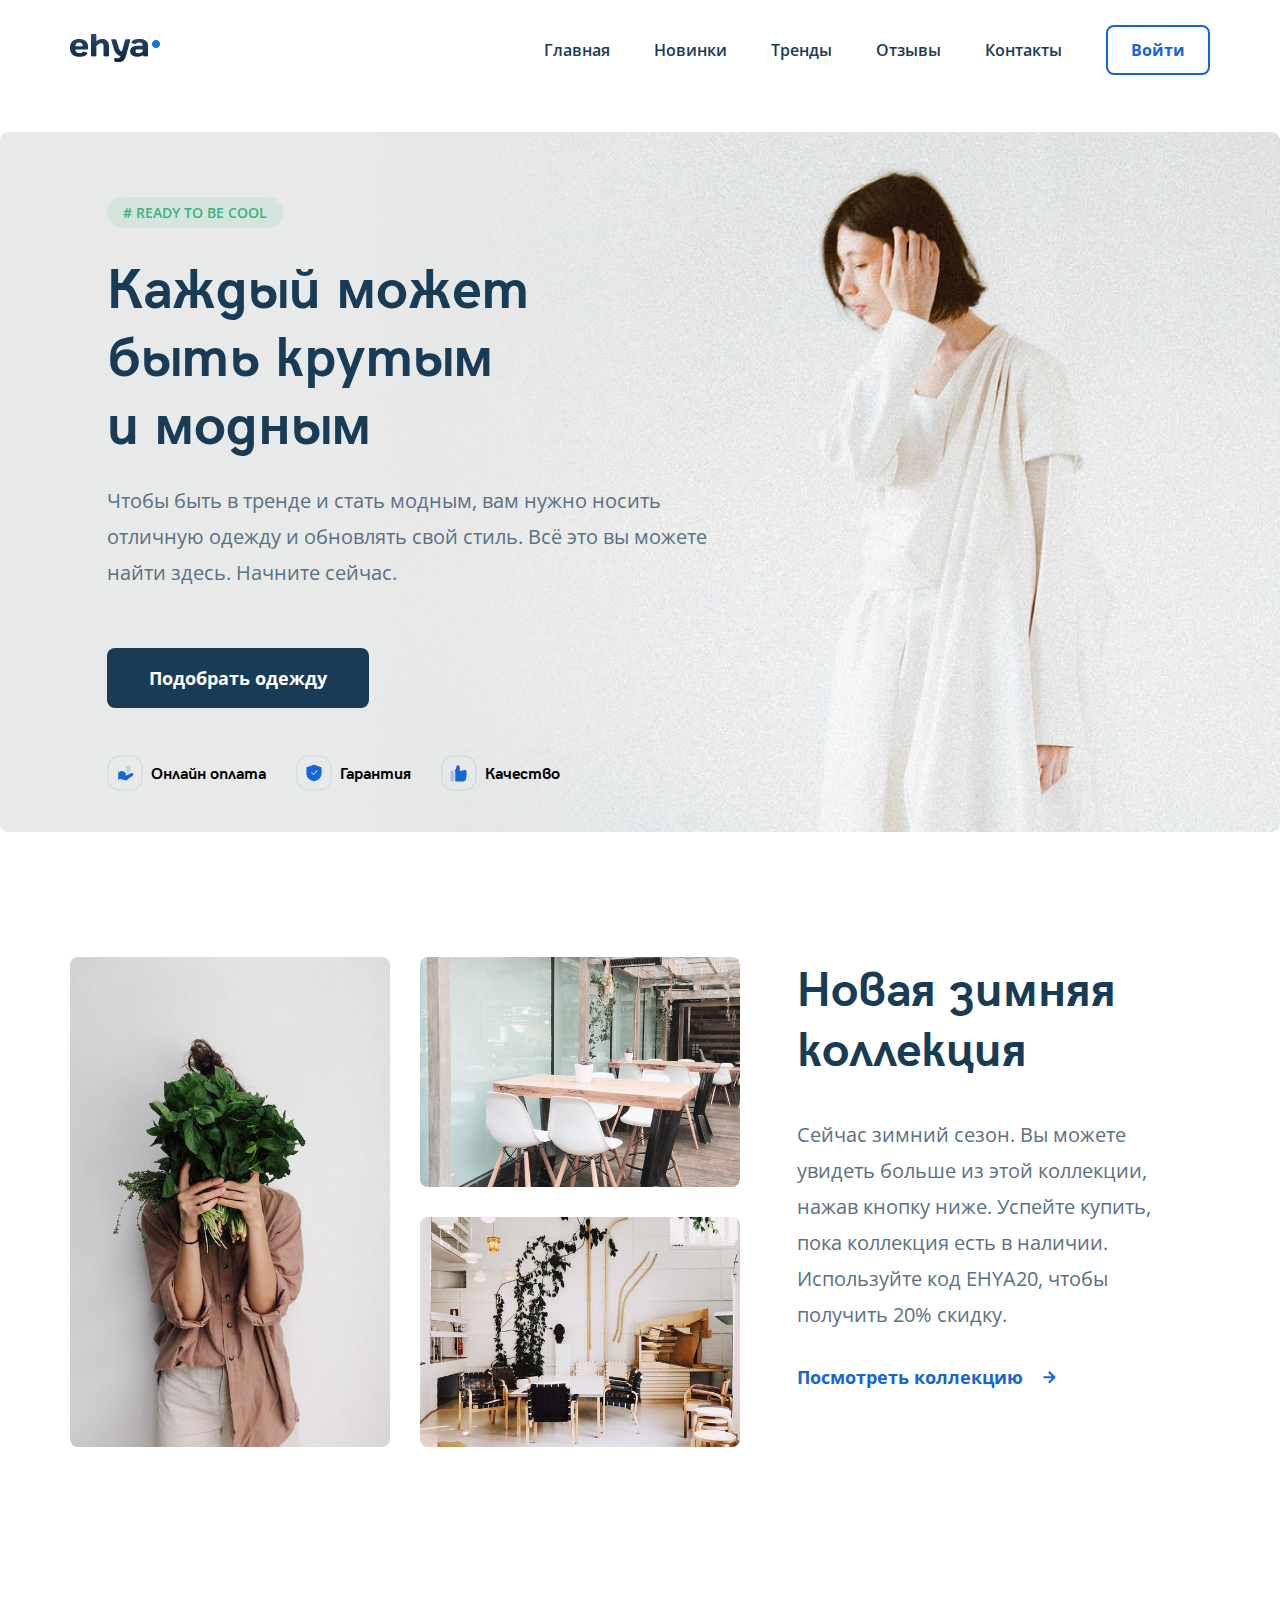
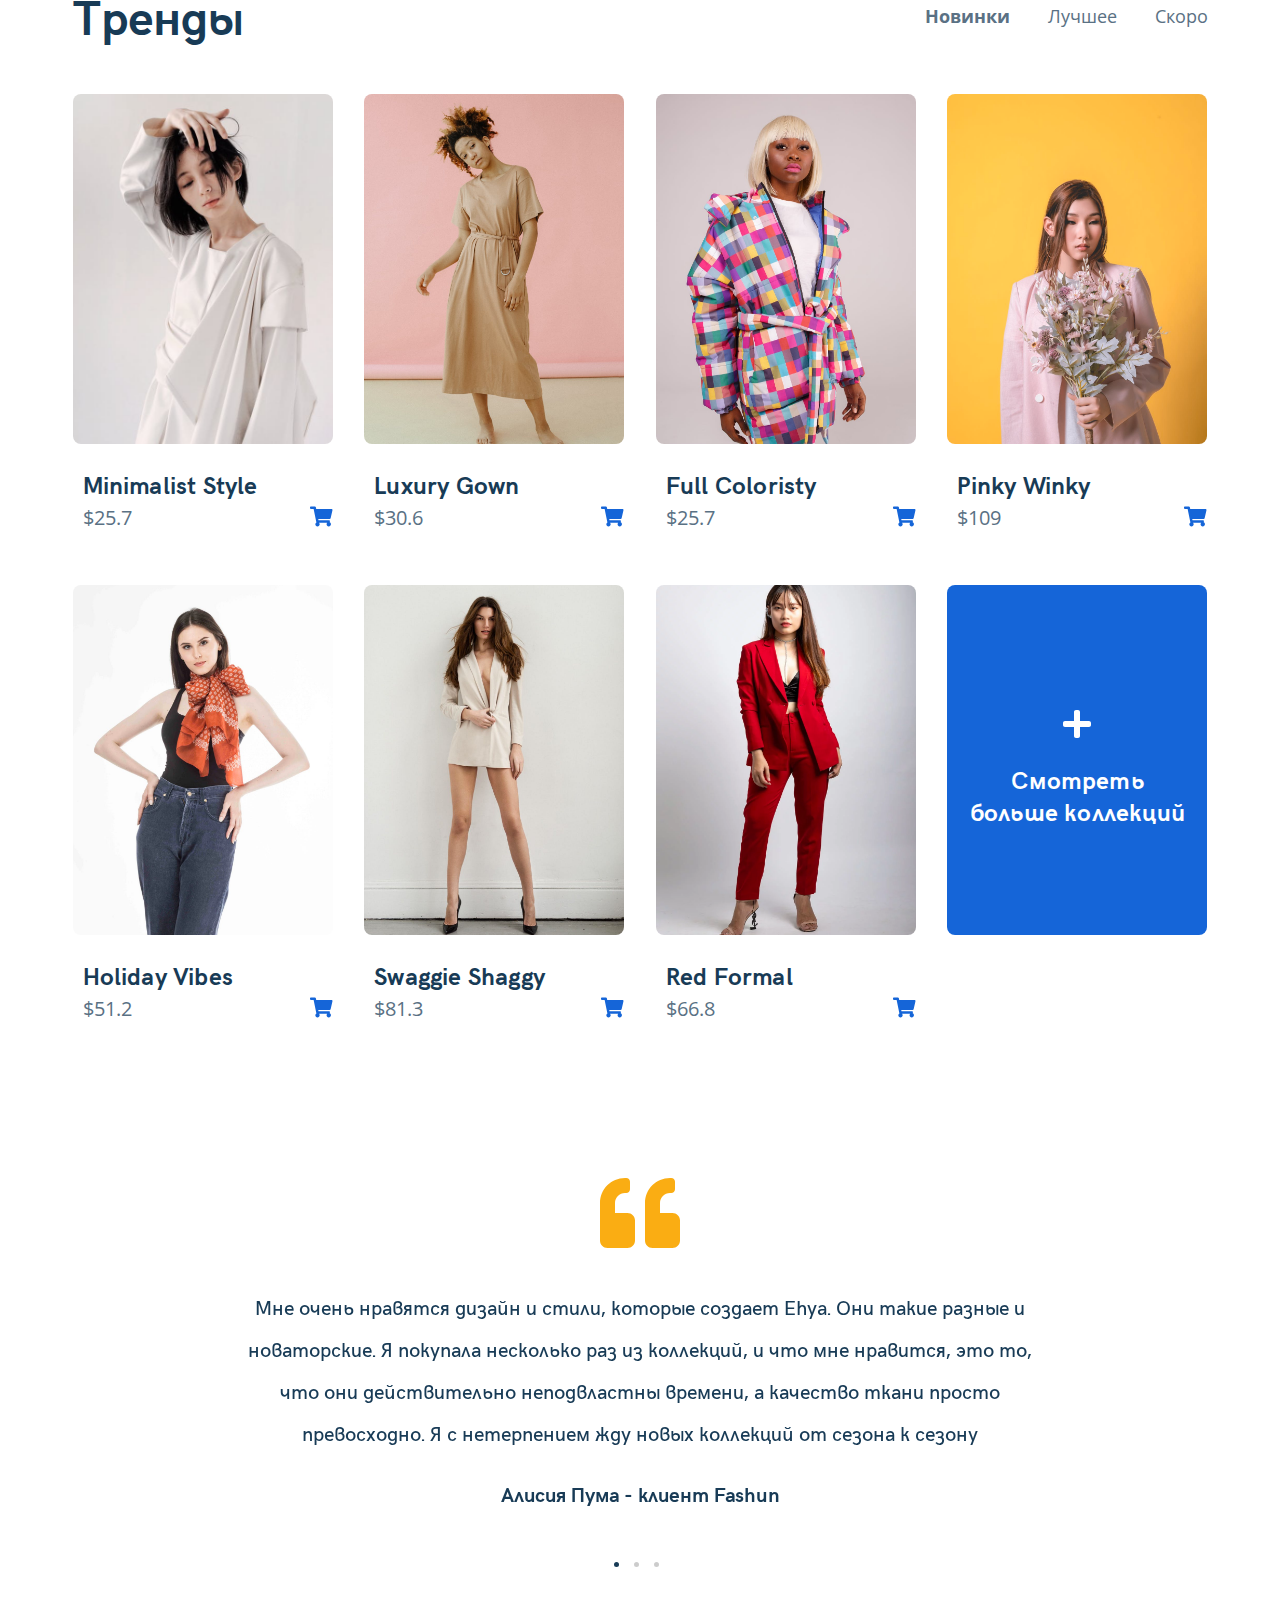
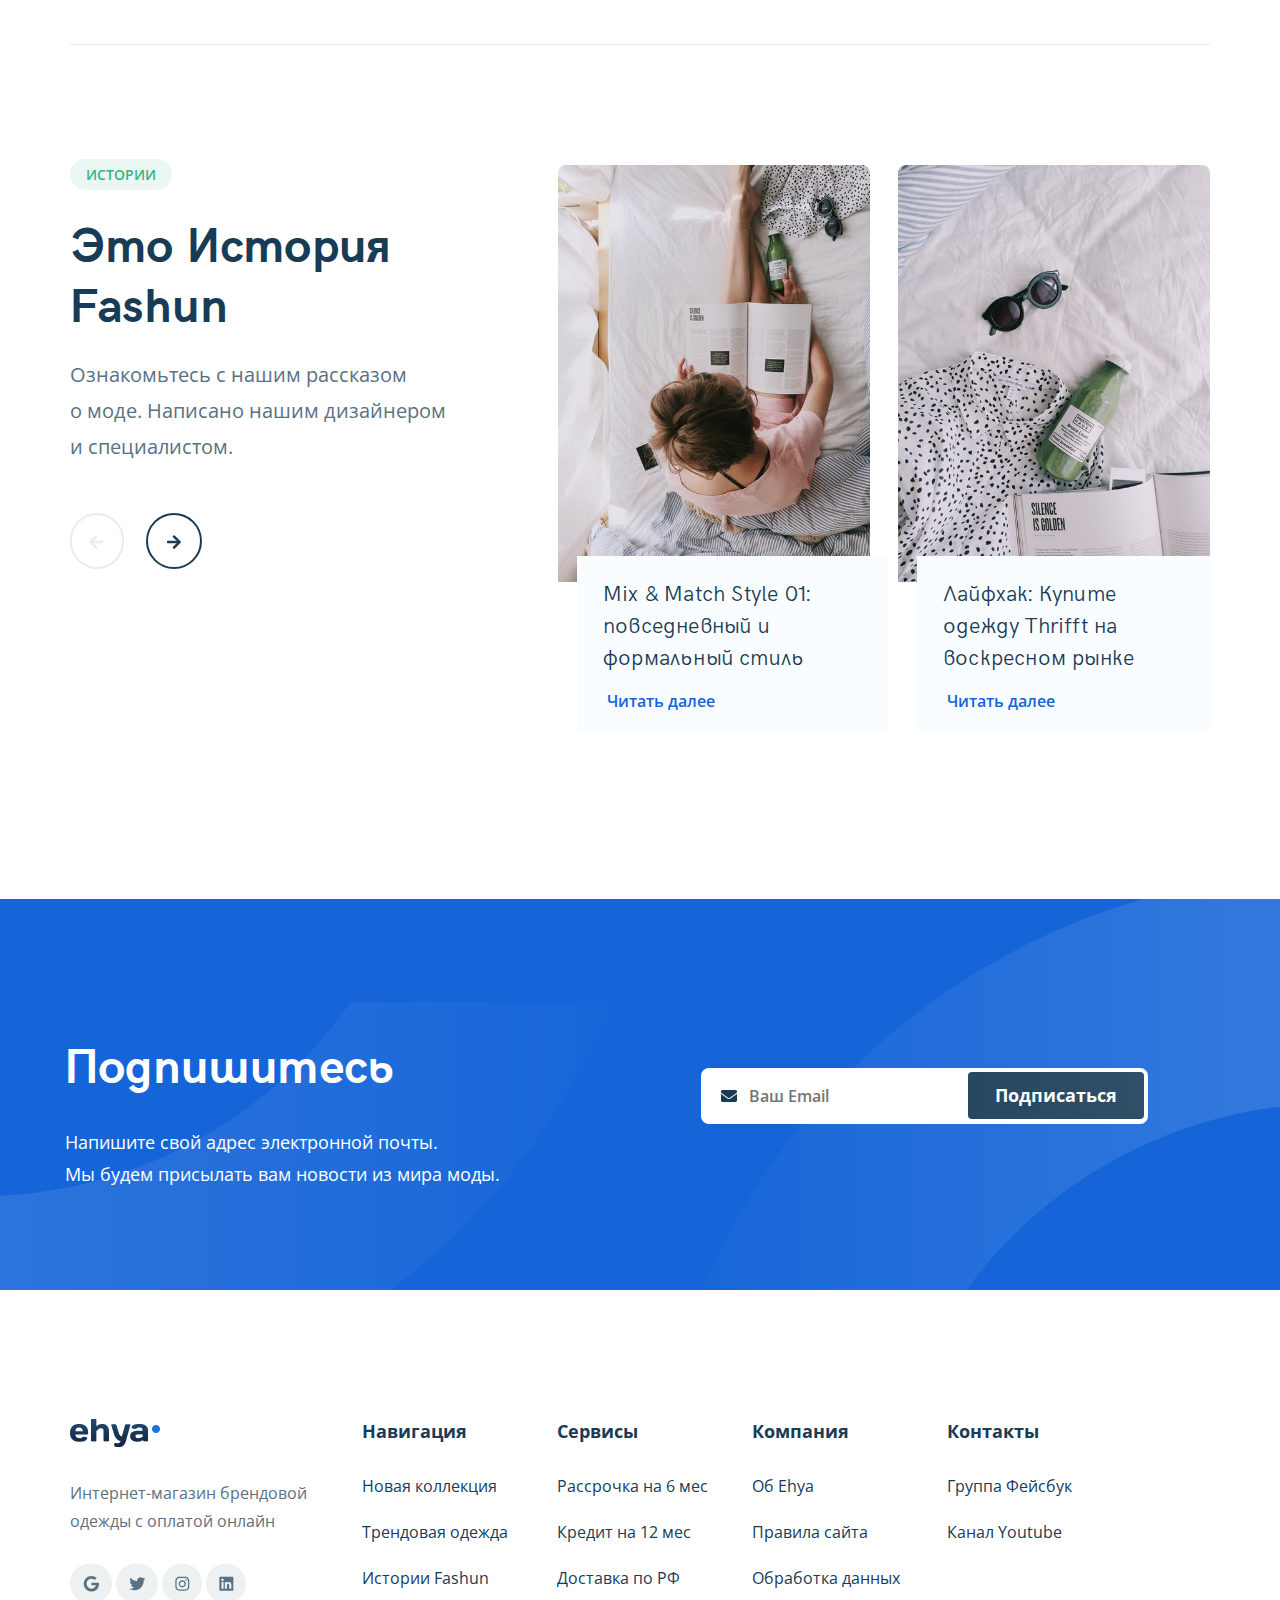
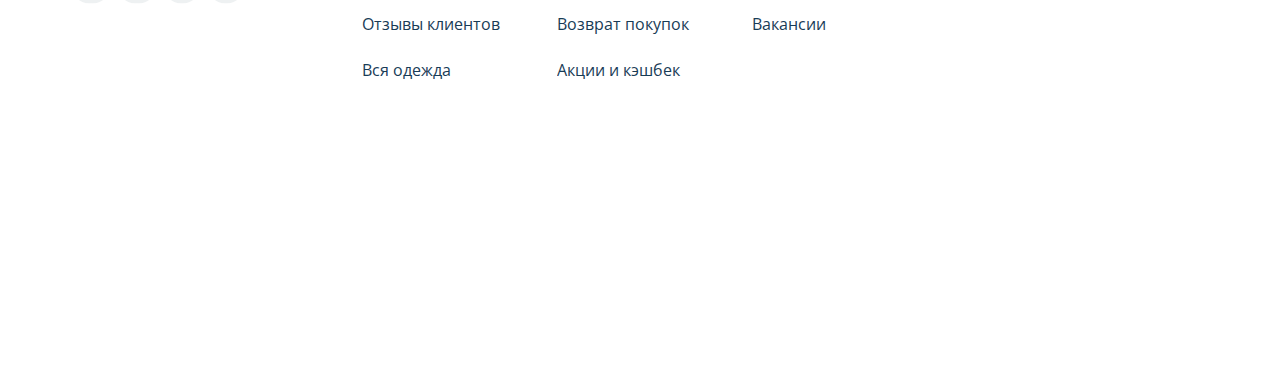
==== commit a2b93ec0: "fixed: fixed everything" ====
--- a/index.html
+++ b/index.html
@@ -34,7 +34,11 @@
             <a href="#" class="navbar__link navbar__link--visible">Тренды</a>
             <a href="#" class="navbar__link navbar__link--visible">Отзывы</a>
             <a href="#" class="navbar__link navbar__link--visible">Контакты</a>
-            <a href="#" class="navbar__link navbar__link--visible">
+            <a
+              href="#"
+              data-toggle="modal"
+              class="navbar__link navbar__link--visible"
+            >
               <button class="navbar__button">Войти</button>
             </a>
           </nav>
@@ -63,7 +67,7 @@
             одежду и обновлять свой стиль. Всё это вы можете найти здесь.
             Начните сейчас.</span
           >
-          <a href="#"><button class="hero__button">Подобрать одежду</button></a>
+          <a href="#" class="hero__link">Подобрать одежду</a>
 
           <ul class="hero__list">
             <li class="hero__item hero__item--first">
@@ -499,13 +503,47 @@
           </div>
           <div class="trending__photos-item">
             <img
+              src="img/trending_pict-12.jpg"
+              alt="trending__photo"
+              class="trending__photo"
+            />
+            <h4 class="trending__photos-title">Pinky Winky</h4>
+            <div class="trending__price-wrapper">
+              <span class="trending__price">$109 </span>
+              <a href="#"
+                ><img
+                  src="img/shopping-card__icon.svg"
+                  alt="shopping icon"
+                  class="trending__shopping-icon"
+              /></a>
+            </div>
+          </div>
+          <div class="trending__photos-item">
+            <img
               src="img/trending_pict-19.jpg"
               alt="trending__photo"
               class="trending__photo"
             />
-            <h4 class="trending__photos-title">Pinky Winky</h4>
-            <div class="trending__price-wrapper">
-              <span class="trending__price">$109 </span>
+            <h4 class="trending__photos-title">Holiday Vibes</h4>
+            <div class="trending__price-wrapper">
+              <span class="trending__price">$51.2</span>
+              <a href="#"
+                ><img
+                  src="img/shopping-card__icon.svg"
+                  alt="shopping icon"
+                  class="trending__shopping-icon"
+              /></a>
+            </div>
+          </div>
+          <div class="trending__photos-item">
+            <img
+              src="img/trending_pict-14.jpg"
+              alt="trending__photo"
+              class="trending__photo"
+            />
+            <h4 class="trending__photos-title">Swaggie Shaggy</h4>
+            <div class="trending__price-wrapper">
+              <span class="trending__price">$81.3</span>
               <a href="#"
                 ><img
                   src="img/shopping-card__icon.svg"
@@ -520,35 +558,17 @@
               alt="trending__photo"
               class="trending__photo"
             />
-            <h4 class="trending__photos-title">Holiday Vibes</h4>
-            <div class="trending__price-wrapper">
-              <span class="trending__price">$51.2</span>
-              <a href="#"
-                ><img
-                  src="img/shopping-card__icon.svg"
-                  alt="shopping icon"
-                  class="trending__shopping-icon"
-              /></a>
-            </div>
-          </div>
-          <div class="trending__photos-item">
-            <img
-              src="img/trending_pict-21.jpg"
-              alt="trending__photo"
-              class="trending__photo"
-            />
-            <h4 class="trending__photos-title">Swaggie Shaggy</h4>
-            <div class="trending__price-wrapper">
-              <span class="trending__price">$81.3</span>
-              <a href="#"
-                ><img
-                  src="img/shopping-card__icon.svg"
-                  alt="shopping icon"
-                  class="trending__shopping-icon"
-              /></a>
-            </div>
-          </div>
-
+            <h4 class="trending__photos-title">Red Formal</h4>
+            <div class="trending__price-wrapper">
+              <span class="trending__price">$66.8 </span>
+              <a href="#"
+                ><img
+                  src="img/shopping-card__icon.svg"
+                  alt="shopping icon"
+                  class="trending__shopping-icon"
+              /></a>
+            </div>
+          </div>
           <div class="trending__photos-item trending__photos-item--last">
             <img
               src="img/plus-icon.svg"
@@ -560,8 +580,6 @@
               больше коллекций</a
             >
           </div>
-
-          <div class="trending__photos-item trending__photos-item--empty"></div>
         </div>
       </div>
     </section>
@@ -636,113 +654,185 @@
       </div>
     </section>
     <!--.reviews-->
-    <hr />
-
-    <section class="stories">
-      <div class="stories-container">
+
+    <section id="stories" class="stories">
+      <div class="container stories__container">
         <div class="stories-wrapper">
-          <div class="stories__left-side">
-            <span class="stories__sticker">Истории</span>
-            <h2 class="stories__title">Это История Fashun</h2>
-            <span class="stories__text"
-              >Ознакомьтесь с нашим рассказом о моде. Написано нашим дизайнером
-              и специалистом.</span
-            >
-            <div class="stories__buttons-wrapper">
-              <a href="#"><img
-                src="img/button-left.svg"
-                class="stories__button stories__button--left"
-                alt="icon:button-left"
-              /></a>
-              <a href="#">
-                <img
-                src="img/button-right.svg"
-                class="stories__button stories__button--right"
-                id="slide"
-                alt="icon:button-right"
-              />
-              </a>
-            </div>
-          </div>
-
-          <div class="stories__right-side">
-            <div class="swiper-container stories-slider">
-              <div class="swiper-wrapper stories-wrapper">
-                
-                <div class="swiper-slide stories-slide">
-                  <div class="stories-slider__item">
+          <div class="stories__info">
+            <a href="#" class="stories__hashtag">ИСТОРИИ</a>
+            <h2 class="stories__title" lang="en">
+              <span class="stories__title_visible">Это</span> История Fashun
+            </h2>
+            <p class="stories__subtitle">
+              Ознакомьтесь с нашим рассказом о&nbsp;моде. Написано нашим
+              дизайнером и&nbsp;специалистом.
+            </p>
+            <div class="stories-slider-navigations">
+              <div
+                class="stories-slider-button stories-slider-button--prev"
+                role="button"
+              >
+                <img src="img/button-left.svg" alt="" />
+              </div>
+              <div
+                class="stories-slider-button stories-slider-button--next"
+                role="button"
+              >
+                <img src="img/button-right.svg" alt="" />
+              </div>
+            </div>
+            <!-- /.stories-slider-navigations -->
+          </div>
+          <!-- /.stories__info -->
+          <!-- <div class="stories__items"> -->
+          <div class="swiper-container stories-swiper">
+            <!-- Additional required wrapper -->
+            <div class="swiper-wrapper">
+              <!-- Slides -->
+              <div class="swiper-slide swiper-slide-1">
+                <div class="stories-slider_item">
+                  <div class="stories-slider_left">
                     <img
+                      class="stories-slider_img"
                       src="img/stories-1.png"
-                      class="stories__image"
-                      alt="girl with book"
+                      alt=""
                     />
-                    <div class="stories-slider__text-wrapper">
-                      <span class="stories-slider__description"
-                        >Mix & Match Style 01: повседневный и формальный
-                        стиль</span
-                      >
-                      <a href="#" onclick="" class="stories-slider__link"
-                        >Читать далее</a
-                      >
+                    <div class="stories-slider_info">
+                      <h3 class="stories-slider_title" lang="en">
+                        Mix & Match Style 01: повседневный и формальный стиль
+                      </h3>
+                      <a href="#" class="stories-slider_next">Читать далее</a>
                     </div>
+                    <!-- /.stories-slider__info -->
                   </div>
+                  <!-- /.stories-slider__left -->
+                  <div class="stories-slider_right">
+                    <img
+                      class="stories-slider_img"
+                      src="img/stories-2.png"
+                      alt=""
+                    />
+                    <div class="stories-slider_info">
+                      <h3 class="stories-slider_title" lang="en">
+                        Лайфхак: Купите одежду Thrifft на воскресном рынке
+                      </h3>
+                      <a href="#" class="stories-slider_next">Читать далее</a>
+                    </div>
+                    <!-- /.stories-slider__info -->
+                  </div>
+                  <!-- /.stories-slider__right -->
                 </div>
-                
-                <div class="swiper-slide stories-slide">
-
-                <div class="stories-slider__item" >
-                  <img
-                    src="img/stories-2.png"
-                    class="stories__image"
-                    alt="girl with book"
-                  />
-                  <div class="stories-slider__text-wrapper">
-                    <span class="stories-slider__description"
-                      >Лайфхак: Купите одежду Thrifft на воскресном рынке</span
-                    >
-                    <a href="#"  class="stories-slider__link"
-                      >Читать далее</a
-                    >
+                <!-- /.stories__slider_item -->
+              </div>
+              <div class="swiper-slide swiper-slide-2">
+                <div class="stories-slider_item">
+                  <div class="stories-slider_left">
+                    <img
+                      class="stories-slider_img"
+                      src="img/stories-2.png"
+                      alt=""
+                    />
+                    <div class="stories-slider_info">
+                      <h3 class="stories-slider_title" lang="en">
+                        Mix & Match Style 01: повседневный и формальный стиль
+                      </h3>
+                      <a href="#" class="stories-slider_next">Читать далее</a>
+                    </div>
+                    <!-- /.stories-slider__info -->
                   </div>
+                  <!-- /.stories-slider__left -->
+                  <div class="stories-slider_right">
+                    <img
+                      class="stories-slider_img"
+                      src="img/stories-2.png"
+                      alt=""
+                    />
+                    <div class="stories-slider_info">
+                      <h3 class="stories-slider_title" lang="en">
+                        Лайфхак: Купите одежду Thrifft на воскресном рынке
+                      </h3>
+                      <a href="#" class="stories-slider_next">Читать далее</a>
+                    </div>
+                    <!-- /.stories-slider__info -->
+                  </div>
+                  <!-- /.stories-slider__right -->
                 </div>
+                <!-- /.stories__slider_item -->
               </div>
-
-              
-            </div>
-          </div>
+              <div class="swiper-slide swiper-slide-3">
+                <div class="stories-slider_item">
+                  <div class="stories-slider_left">
+                    <img
+                      class="stories-slider_img"
+                      src="img/stories-2.png"
+                      alt=""
+                    />
+                    <div class="stories-slider_info">
+                      <h3 class="stories-slider_title" lang="en">
+                        Mix & Match Style 01: повседневный и формальный стиль
+                      </h3>
+                      <a href="#" class="stories-slider_next">Читать далее</a>
+                    </div>
+                    <!-- /.stories-slider__info -->
+                  </div>
+                  <!-- /.stories-slider__left -->
+                  <div class="stories-slider_right">
+                    <img
+                      class="stories-slider_img"
+                      src="img/stories-2.png"
+                      alt=""
+                    />
+                    <div class="stories-slider_info">
+                      <h3 class="stories-slider_title" lang="en">
+                        Лайфхак: Купите одежду Thrifft на воскресном рынке
+                      </h3>
+                      <a href="#" class="stories-slider_next">Читать далее</a>
+                    </div>
+                    <!-- /.stories-slider__info -->
+                  </div>
+                  <!-- /.stories-slider__right -->
+                </div>
+                <!-- /.stories__slider_item -->
+              </div>
+            </div>
+          </div>
+          <!-- </div> -->
+          <!-- /.stories__items -->
         </div>
+        <!-- /.stories-wrapper -->
       </div>
+      <!-- /.container -->
     </section>
+    <!-- /.stories -->
 
     <section class="newsletter">
       <div class="newsletter-container">
         <div class="newsletter-wrapper">
           <div class="newsletter__text">
-          <h1 class="newsletter__title">Подпишитесь</h1>
-          <span class="newsletter__description"
-            >Напишите свой адрес электронной почты. <br />
-            Мы будем присылать вам новости из мира моды.</span
-          >
+            <h1 class="newsletter__title">Подпишитесь</h1>
+            <span class="newsletter__description"
+              >Напишите свой адрес электронной почты. <br />
+              Мы будем присылать вам новости из мира моды.</span
+            >
+          </div>
+
+          <form class="newsletter__form form" method="POST" action="send.php">
+            <img
+              src="img/mail_icon.svg"
+              class="newsletter__icon"
+              alt="icon: mail"
+            />
+            <input
+              type="email"
+              class="newsletter__input"
+              placeholder="Ваш Email"
+              name="sub_mail"
+              required
+            />
+            <button class="newsletter__button">Подписаться</button>
+          </form>
         </div>
-
-        <form class="newsletter__form form" method="POST" action="send.php">
-          <img
-            src="img/mail_icon.svg"
-            class="newsletter__icon"
-            alt="icon: mail"
-          />
-          <input
-            type="email"
-            class="newsletter__input"
-            placeholder="Ваш Email"
-            name="sub_mail"
-            required
-          />
-          <button class="newsletter__button">Подписаться</button>
-        </form>
       </div>
-        </div>
-      </div>  
     </section>
     <!--.newsletter-->
 
@@ -759,17 +849,23 @@
                 >Интернет-магазин брендовой одежды с оплатой онлайн</span
               >
               <div class="footer_social">
-                <a href="#" class="footer__social-links">
+                <a href="https://www.google.com/" class="footer__social-links">
                   <img src="img/google_icon.svg" alt="icon: google" />
                 </a>
-                <a href="#" class="footer__social-links">
+                <a href="https://www.twitter.com/" class="footer__social-links">
                   <img src="img/twitter_icon.svg" alt="icon: twitter" />
                 </a>
-                <a href="#" class="footer__social-links">
+                <a
+                  href="https://www.instagram.com/"
+                  class="footer__social-links"
+                >
                   <img src="img/instagram_icon.svg" alt="icon: instagram" />
                 </a>
-                <a href="#" class="footer__social-links">
-                  <img src="img/yotube_icon.svg" alt="icon: youtobe" />
+                <a
+                  href="https://www.linkedin.com/"
+                  class="footer__social-links"
+                >
+                  <img src="img/yotube_icon.svg" alt="icon: linkedin" />
                 </a>
               </div>
             </div>
@@ -850,20 +946,65 @@
     </section>
     <!--.footer-->
 
-    <!-- <div class="mobile-menu__top ">
-      <a href="#">
-        <img src="img/close-icon.svg" alt="icon: close">
-        <nav class="navbar-top">
-            <a href="#" class="navbar__link navbar__link--visible">Главная</a>
-            <a href="#" class="navbar__link navbar__link--visible">Новинки</a>
-            <a href="#" class="navbar__link navbar__link--visible">Тренды</a>
-            <a href="#" class="navbar__link navbar__link--visible">Отзывы</a>
-            <a href="#" class="navbar__link navbar__link--visible">Контакты</a>
-            <a href="#" class="navbar__link navbar__link--visible">
-              <button class="navbar__button">Войти</button>
-            </a>
+    <div class="modal">
+      <div class="modal__overlay"></div>
+      <div class="modal__dialog">
+        <a href="#" class="modal__close">
+          <img src="img/close-icon.svg" alt="icon: close" class="modal__icon" />
+        </a>
+        <h3 class="modal__title">Fashion-shop</h3>
+        <form action="send.php" method="POST" class="form modal__form">
+          <input
+            type="text"
+            class="input modal__input"
+            placeholder="Your Full Name*"
+            name="name"
+            required
+            minlength="3"
+          />
+          <input
+            type="tel"
+            class="input modal__input phone-input"
+            placeholder="Phone Number*"
+            name="phone"
+            minlength="18"
+            required
+          />
+          <input
+            type="email"
+            class="input modal__input"
+            placeholder="Email*"
+            name="email"
+            required
+          />
+          <textarea
+            class="message modal__message"
+            placeholder="Message"
+            name="message"
+          ></textarea>
+          <div class="modal__container">
+            <button class="button modal__button">Send</button>
+            <span class="modal__info">* Required Fields</span>
+          </div>
+        </form>
+      </div>
+    </div>
+
+    <div class="mobile">
+      <a href="#" class="mobile__close">
+        <img src="img/close-icon.svg" alt="icon: close" class="mobile__image" />
       </a>
-    </div> -->
+      <nav class="mobile__nav">
+        <a href="#" class="mobile__link">Главная</a>
+        <a href="#" class="mobile__link">Новинки</a>
+        <a href="#" class="mobile__link">Тренды</a>
+        <a href="#" class="mobile__link">Отзывы</a>
+        <a href="#" class="mobile__link">Контакты</a>
+        <a href="#" class="mobile__link--button">
+          <button class="mobile__button">Войти</button>
+        </a>
+      </nav>
+    </div>
 
     <script src="js/swiper-bundle.min.js"></script>
     <script src="js/jquery-3.5.1.min.js"></script>
--- a/css/style.css
+++ b/css/style.css
@@ -82,13 +82,45 @@
 
 .invalid {
   position: relative;
-  color: #EC1F46;
-  border-bottom: 1px solid #EC1F46;
+  color: #E5EAF4;
+  border-bottom: 1px solid #E5EAF4;
   font-size: 13px;
 }
 
 #sub_mail-error {
   bottom: -60px;
+}
+
+@media (min-width: 992px) {
+  button {
+    transition: 0.4s;
+  }
+  button:hover {
+    box-shadow: 0 0 12px  #1565D8;
+    color: #1565D8;
+    cursor: pointer;
+  }
+  a {
+    transition: 0.4s;
+  }
+  a:hover {
+    color: #1565D8;
+  }
+}
+
+button {
+  padding: 12px 23px;
+  font-style: normal;
+  font-weight: bold;
+  font-size: 16px;
+  line-height: 22px;
+  color: #1565D8;
+  background-color: inherit;
+  border-radius: 8px;
+  border: 2px solid #1565D8;
+  outline: none;
+  cursor: pointer;
+  white-space: nowrap;
 }
 
 /*! normalize.css v8.0.1 | MIT License | github.com/necolas/normalize.css */
@@ -535,10 +567,10 @@
   font-size: 20px;
   line-height: 36px;
   color: #5A7184;
-  margin-bottom: 52px;
-}
-
-.hero__button {
+  margin-bottom: 75px;
+}
+
+.hero__link {
   padding: 18px 42px;
   font-style: normal;
   font-weight: bold;
@@ -549,12 +581,14 @@
   color: #FFFFFF;
   outline: none;
   border: none;
+  text-decoration: none;
   margin-bottom: 54px;
 }
 
 .hero__list {
   display: flex;
   align-items: center;
+  margin-top: 64px;
 }
 
 .hero__item {
@@ -628,10 +662,10 @@
   font-size: 20px;
   line-height: 36px;
   color: #5A7184;
-  margin-bottom: 52px;
-}
-
-.hero__button {
+  margin-bottom: 75px;
+}
+
+.hero__link {
   padding: 18px 42px;
   font-style: normal;
   font-weight: bold;
@@ -642,12 +676,14 @@
   color: #FFFFFF;
   outline: none;
   border: none;
+  text-decoration: none;
   margin-bottom: 54px;
 }
 
 .hero__list {
   display: flex;
   align-items: center;
+  margin-top: 64px;
 }
 
 .hero__item {
@@ -905,21 +941,55 @@
   height: 0px;
 }
 
-.mobile-menu__top {
+.mobile {
+  padding: 36px 24px;
+  position: fixed;
+  z-index: 200;
+  top: 0px;
+  right: 0;
+  left: 0;
+  visibility: hidden;
+  width: 100%;
+  background-color: #FFFFFF;
+  box-shadow: 10px 16px 48px rgba(0, 0, 0, 0.16);
+  overflow: hidden;
+}
+
+.mobile--visible {
+  visibility: visible;
+  overflow: auto;
+}
+
+.mobile__link {
+  color: #183B56;
+  text-align: center;
+  font-style: normal;
+  font-weight: 600;
+  font-size: 16px;
+  line-height: 22px;
+  text-decoration: none;
+  margin-bottom: 20px;
+}
+
+.mobile__link--button {
+  width: 100%;
+}
+
+.mobile__nav {
   display: flex;
   flex-direction: column;
-  align-items: start;
-  overflow: auto;
-  display: none;
-}
-
-.mobile-menu__top--visible {
-  display: flex;
-}
-
-.navbar-top {
-  display: flex;
-  flex-direction: column;
+  align-items: flex-start;
+}
+
+.mobile__button {
+  width: 100%;
+}
+
+.mobile__image {
+  position: absolute;
+  width: 24px;
+  right: 16px;
+  top: 12px;
 }
 
 .reviews {
@@ -969,114 +1039,172 @@
 }
 
 .stories {
-  padding: 110px 0 140px 0;
-}
-
-.stories-container {
-  margin: auto;
-  max-width: 1150px;
+  margin-bottom: 116px;
 }
 
 .stories-wrapper {
   display: flex;
   justify-content: space-between;
-}
-
-.stories__left-side {
-  display: flex;
-  flex-direction: column;
-  justify-content: center;
-}
-
-.stories__sticker {
-  display: block;
-  max-width: 102px;
-  padding: 6px 16px;
-  font-style: normal;
+  border-top: 1px solid #E5EAF4;
+  padding-top: 120px;
+}
+
+.stories-slide {
+  width: 100%;
+}
+
+.stories-slider-navigations {
+  display: flex;
+}
+
+.stories-slider-button {
+  width: 54px;
+  height: 56px;
+  border: none;
+  box-sizing: border-box;
+  cursor: pointer;
+  padding: 0;
+  margin-right: 22px;
+}
+
+.stories-slider-button--disabled {
+  opacity: 0.2;
+  cursor: auto;
+  background-color: transparent;
+}
+
+.stories-slider-button--prev {
+  border-radius: 50%;
+}
+
+.stories-slider-button--prev:hover {
+  background-color: transparent;
+}
+
+.stories-slider-button--next {
+  margin: 0;
+  width: 56px;
+  border-radius: 50%;
+}
+
+.stories-slider-button--next--disabled {
+  width: 56px;
+  cursor: auto;
+}
+
+.stories-slider-button--next--disabled:hover {
+  background-color: transparent;
+}
+
+.stories__info {
+  width: 392px;
+}
+
+.stories__hashtag {
+  text-decoration: none;
   font-weight: 600;
   font-size: 14px;
   line-height: 20px;
+  text-align: center;
+  text-transform: uppercase;
   color: #36B37E;
   background: rgba(54, 179, 126, 0.1);
   border-radius: 2000px;
-  text-transform: uppercase;
+  padding: 6px 16px;
 }
 
 .stories__title {
-  font-family: "HKGrotesk";
-  font-style: normal;
+  font-family: 'HKGrotesk';
   font-weight: bold;
   font-size: 48px;
   line-height: 60px;
   letter-spacing: 0.2px;
   color: #183B56;
-  max-width: 337px;
   margin-top: 28px;
-}
-
-.stories__text {
-  font-style: normal;
+  margin-bottom: 24px;
+}
+
+.stories__subtitle {
   font-weight: normal;
   font-size: 20px;
   line-height: 36px;
   color: #5A7184;
-  max-width: 392px;
-  margin-bottom: 42px;
-}
-
-.stories__image {
+  margin-bottom: 48px;
+}
+
+.stories__items {
+  width: 662px;
+}
+
+.stories-swiper {
+  width: 100%;
+}
+
+.stories-swiper-slide {
+  width: 100%;
+}
+
+.stories-slider_img {
+  position: relative;
+  border-radius: 8px 8px 0px 0px;
+  object-fit: cover;
+  overflow: hidden;
+}
+
+.stories-slider_item {
+  display: flex;
+  justify-content: space-between;
+}
+
+.stories-slider_info {
+  background-color: #FAFDFF;
+  position: relative;
+  top: -51px;
+  right: -19px;
   width: 312px;
-  height: 317px;
-  object-fit: cover;
-  border-radius: 8px 8px 0px 0px;
-}
-
-.stories__right-side {
-  position: relative;
-  display: flex;
-  justify-content: space-between;
-  max-width: 662px;
-}
-
-.stories-slider__item {
-  max-height: 475px;
-}
-
-.stories-slider__text-wrapper {
-  display: flex;
-  flex-direction: column;
-  background-color: #FAFDFF;
-  min-height: 178px;
-  max-width: 312px;
-  padding: 20px;
-  position: absolute;
-  z-index: 25;
-  transform: translate(13px, -24px);
-}
-
-.stories-slider__description {
-  font-family: "HKGrotesk";
-  font-style: normal;
-  font-weight: 800;
+  padding-bottom: 20px;
+}
+
+.stories-slider_left {
+  width: 322px;
+  margin-right: 28px;
+}
+
+.stories-slider_right {
+  width: 322px;
+  margin-right: 28px;
+}
+
+.stories-slider_title {
+  font-family: 'HKGrotesk';
+  font-weight: 500;
   font-size: 22px;
   line-height: 32px;
   letter-spacing: 0.2px;
   color: #183B56;
-  margin-bottom: 12px;
-}
-
-.stories-slider__link {
-  font-style: normal;
+  width: 260px;
+  padding-top: 20px;
+  padding-left: 26px;
+  margin-bottom: 18px;
+}
+
+.stories-slider_next {
+  text-decoration: none;
   font-weight: 600;
   font-size: 16px;
   line-height: 22px;
-  text-decoration: none;
+  padding-left: 30px;
   color: #1565D8;
+}
+
+.stories-swiper {
+  width: 652px;
+  margin: 0;
 }
 
 .newsletter {
   position: relative;
-  padding: 51px 0 100px 0;
+  padding: 103px 0 100px 0;
   background-color: #1565D8;
 }
 
@@ -1089,7 +1217,7 @@
   width: 100%;
 }
 
-.newsletter:before:after {
+.newsletter:after {
   content: '';
   position: absolute;
   top: 0;
@@ -1290,6 +1418,111 @@
   white-space: nowrap;
 }
 
+.modal__overlay {
+  position: fixed;
+  top: 0;
+  right: 0;
+  bottom: 0;
+  left: 0;
+  background-color: rgba(0, 143, 223, 0.39);
+  z-index: 100;
+  visibility: hidden;
+  opacity: 0;
+  transition: opacity 0.5s;
+}
+
+.modal__overlay--visible {
+  visibility: visible;
+  opacity: 1;
+}
+
+.modal__dialog {
+  position: fixed;
+  left: 50%;
+  top: 50%;
+  transform: translate(-50%, -50%);
+  max-width: 478px;
+  padding: 33px 88px;
+  background-color: #183B56;
+  color: #FFFFFF;
+  border-radius: 8px;
+  z-index: 200;
+  visibility: hidden;
+  opacity: 0;
+  transition: opacity 0.5s;
+}
+
+.modal__dialog--visible {
+  visibility: visible;
+  opacity: 1;
+}
+
+.modal__close {
+  position: absolute;
+  right: 18px;
+  top: 17px;
+  text-decoration: none;
+  cursor: pointer;
+  background-color: #E5EAF4;
+}
+
+.modal__icon {
+  width: 20px;
+}
+
+.modal__input {
+  width: 100%;
+  margin-top: 15px;
+  font-size: 13px;
+  outline: none;
+  padding: 0 10px;
+}
+
+.modal__message {
+  width: 100%;
+  min-height: 123px;
+  margin-top: 15px;
+  font-size: 13px;
+  outline: none;
+  padding: 0 10px;
+}
+
+.modal__button {
+  margin-top: 15px;
+  background-color: #E5EAF4;
+  padding: 5px;
+}
+
+.modal__info {
+  font-style: normal;
+  font-weight: bold;
+  font-size: 12px;
+  line-height: 15px;
+  color: #E0E0E0;
+}
+
+.modal__container {
+  display: flex;
+  align-items: center;
+  justify-content: space-between;
+  flex-basis: 100%;
+}
+
+.modal__title {
+  font-family: "HKGrotesk";
+  font-style: normal;
+  font-weight: bold;
+  font-size: 18px;
+  line-height: 23px;
+  text-transform: uppercase;
+  text-align: center;
+  margin-bottom: 15px;
+}
+
+.modal__button {
+  margin-bottom: 10px;
+}
+
 @media (max-width: 1200px) {
   .container,
   .collection-container,
@@ -1310,6 +1543,11 @@
 }
 
 @media (max-width: 992px) {
+  .container,
+  .collection-container,
+  .trending-container,
+  .reviews-container,
+  .greetings-container,
   .newsletter-container {
     max-width: 700px;
   }
@@ -1355,6 +1593,19 @@
   }
   .footer__nav {
     grid-template-columns: repeat(2, 165px);
+  }
+  .modal__container {
+    flex-direction: row-reverse;
+    flex-wrap: wrap;
+    align-items: center;
+  }
+  .modal__button {
+    order: 5;
+    margin-top: 15px;
+  }
+  .modal__dialog {
+    padding-left: 50px;
+    padding-right: 50px;
   }
 }
 
@@ -1371,6 +1622,9 @@
     left: 0;
     right: 0;
     z-index: 150;
+  }
+  .header__mobile--navbar-hidden {
+    z-index: 100;
   }
   .header__logo--hidden {
     display: none;
@@ -1494,6 +1748,19 @@
   .footer__nav {
     grid-template-columns: repeat(2, 165px);
   }
+  .modal__dialog {
+    width: 75%;
+    padding: 15px 15px;
+    overflow-y: auto;
+    max-height: 100%;
+  }
+  .modal__input {
+    font-size: 11px;
+  }
+  .modal__message {
+    font-size: 11px;
+    margin-bottom: 15px;
+  }
 }
 
 @media (max-width: 716px) {
@@ -1566,6 +1833,17 @@
   .newsletter__form {
     width: 100%;
     max-width: none;
+  }
+}
+
+@media (max-height: 487px) {
+  .modal__dialog {
+    overflow: auto;
+    max-height: 100%;
+  }
+  .mobile {
+    overflow: auto;
+    max-height: 100%;
   }
 }
 
@@ -1714,6 +1992,12 @@
   .footer__text {
     text-align: center;
   }
+  .modal__container {
+    flex-direction: row;
+  }
+  .modal__dialog {
+    padding: 25px 25px;
+  }
 }
 
 @media (max-width: 320px) {
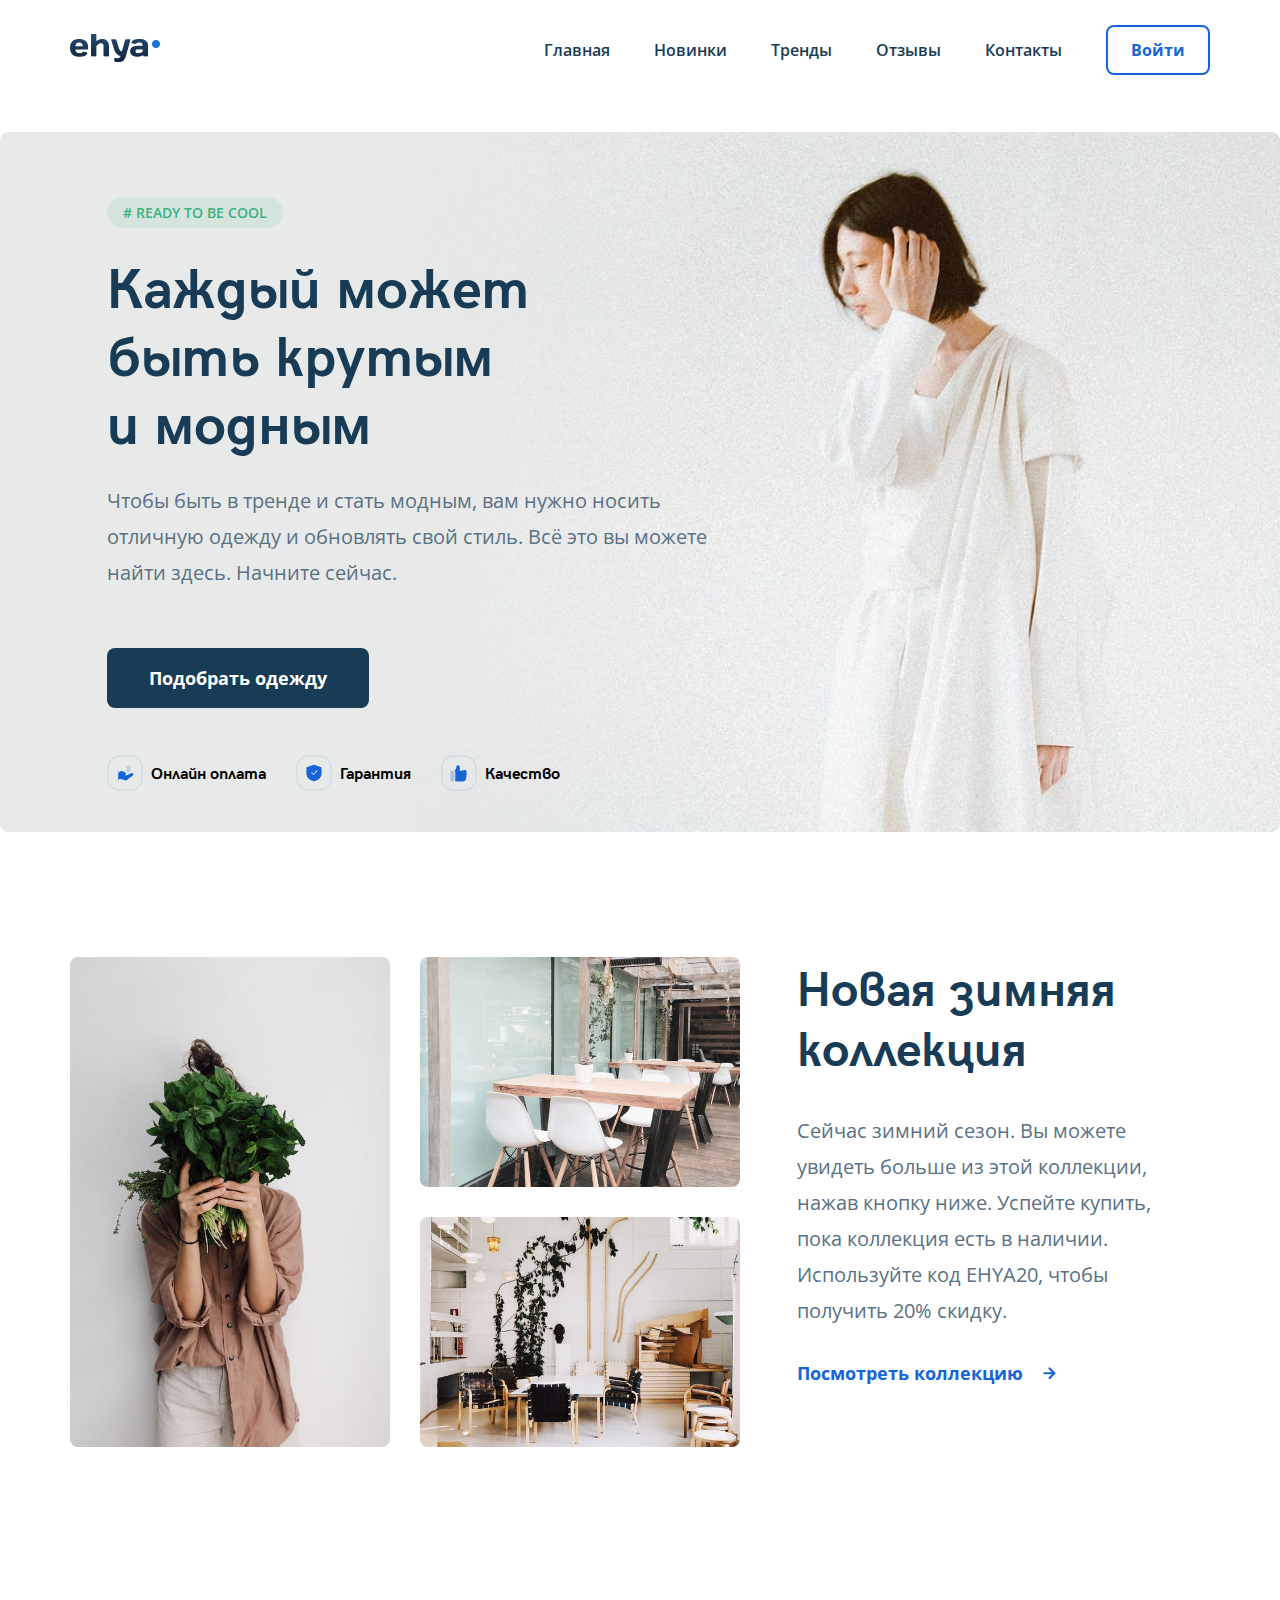
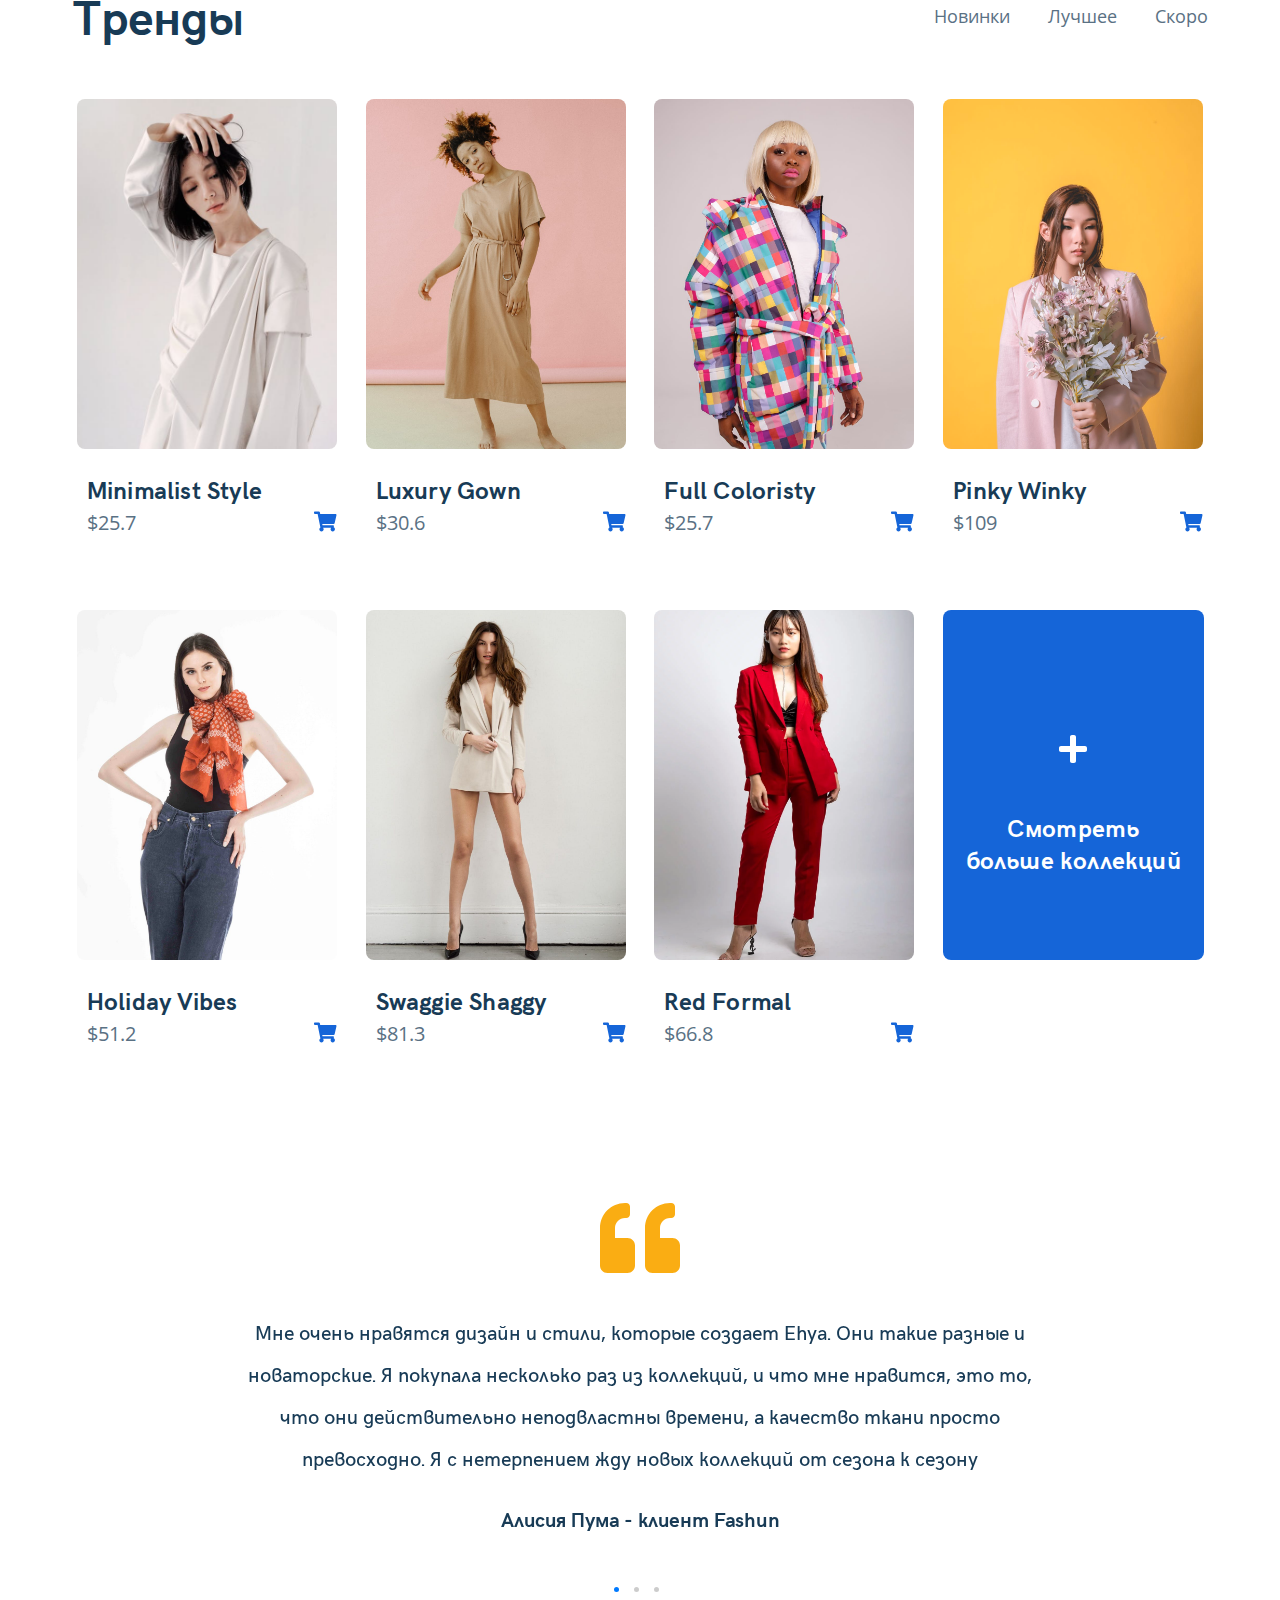
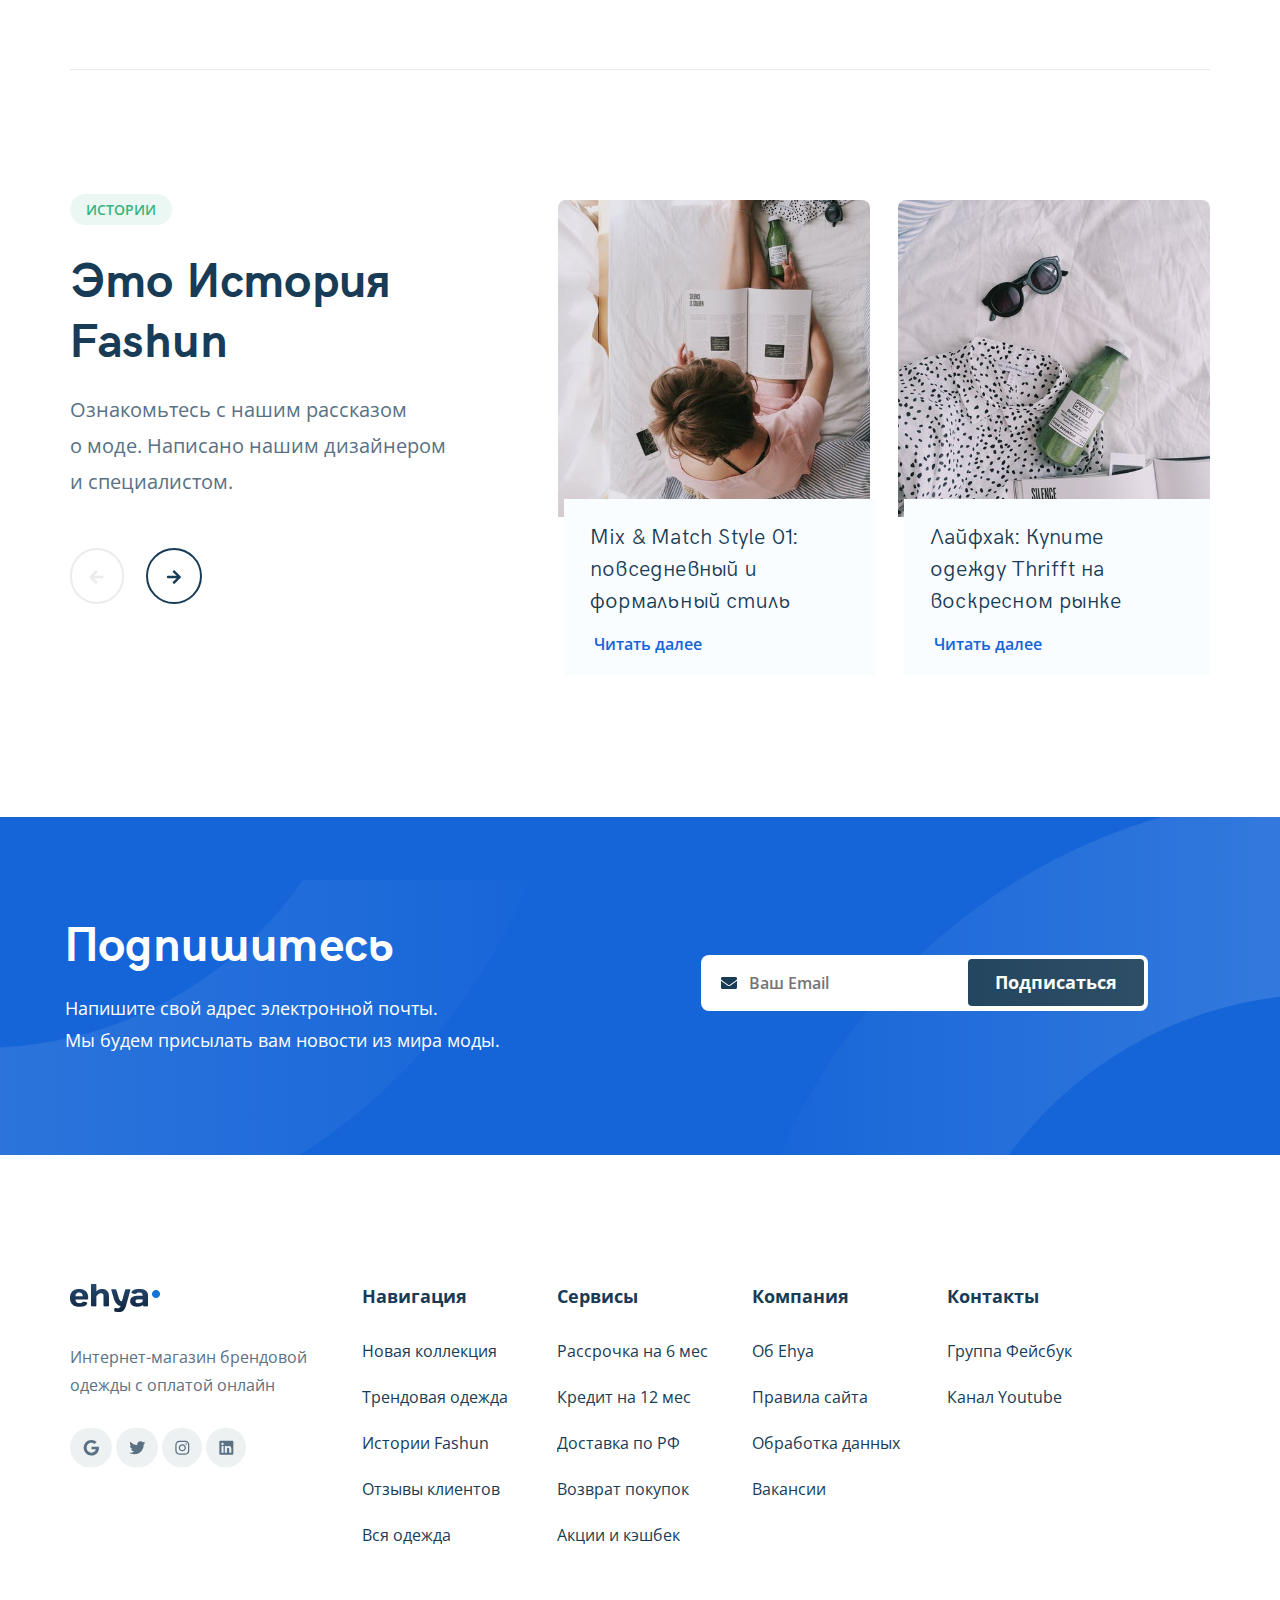
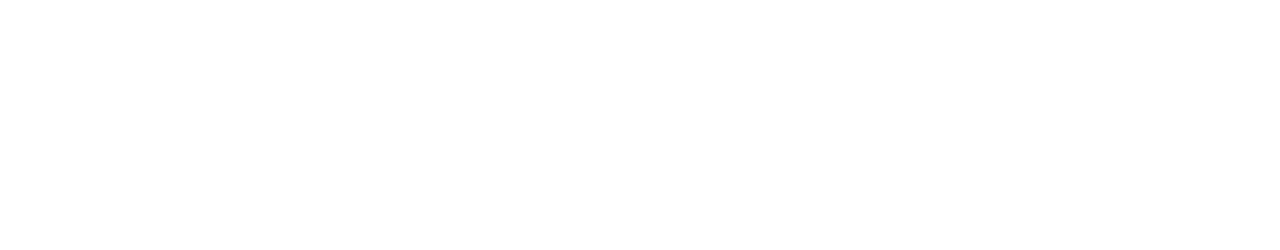
==== commit 50f76603: "fixed: fixed everything" ====
--- a/index.html
+++ b/index.html
@@ -164,9 +164,7 @@
           <h2 class="trending__title">Тренды</h2>
           <ul class="trending__list">
             <li data-target="#block-one" class="trending__item">
-              <a href="" class="trending__link trending__link--new primary-link"
-                >Новинки</a
-              >
+              <a href="" class="trending__link">Новинки</a>
             </li>
             <li data-target="#block-two" class="trending__item">
               <a href="" class="trending__link">Лучшее</a>
--- a/css/style.css
+++ b/css/style.css
@@ -63,8 +63,8 @@
   height: 5px;
 }
 
-.swiper-pagination-bullet-active {
-  background-color: #183B56;
+.trending__link--active {
+  color: #183B56;
 }
 
 .swiper-container-horizontal > .swiper-pagination-bullets .swiper-pagination-bullet {
@@ -89,6 +89,10 @@
 
 #sub_mail-error {
   bottom: -60px;
+}
+
+h1, h2, h3, h4, h5, h6 {
+  margin: 0;
 }
 
 @media (min-width: 992px) {
@@ -770,6 +774,7 @@
   line-height: 36px;
   color: #5A7184;
   max-width: 360px;
+  margin-top: 36px;
 }
 
 .collection__show {
@@ -804,7 +809,7 @@
   display: flex;
   align-items: center;
   justify-content: space-between;
-  margin-bottom: 48px;
+  margin-bottom: 53px;
 }
 
 .trending__title {
@@ -837,14 +842,16 @@
   line-height: 25px;
   margin-right: 38px;
   cursor: default;
+  color: #5A7184;
+}
+
+.trending__item--active {
+  font-weight: bold;
+  color: #183B56;
 }
 
 .trending__item:last-child {
   margin-right: 0;
-}
-
-.trending__item:first-child {
-  font-weight: bold;
 }
 
 .trending__link {
@@ -861,15 +868,16 @@
 }
 
 .trending__photos-wrapper {
-  display: flex;
-  justify-content: space-between;
-  flex-wrap: wrap;
+  display: grid;
+  grid-template-columns: repeat(4, 1fr);
+  grid-column-gap: 20px;
+  grid-row-gap: 20px;
+  justify-items: center;
   display: none;
 }
 
 .trending__photos-wrapper--active {
-  display: flex;
-  text-decoration-color: #183B56;
+  display: grid;
 }
 
 .trending__photos-item {
@@ -878,7 +886,6 @@
 }
 
 .trending__photos-item--last {
-  width: 260px;
   height: 350px;
   background-color: #1565D8;
   border-radius: 8px;
@@ -927,6 +934,7 @@
   letter-spacing: 0.2px;
   color: #FFFFFF;
   text-decoration: none;
+  padding: 23px;
 }
 
 .trending__photos-item--last {
@@ -934,11 +942,6 @@
   flex-direction: column;
   align-items: center;
   padding-top: 125px;
-}
-
-.trending__photos-item--empty {
-  width: 260px;
-  height: 0px;
 }
 
 .mobile {
@@ -1039,14 +1042,14 @@
 }
 
 .stories {
-  margin-bottom: 116px;
+  padding-bottom: 120px;
 }
 
 .stories-wrapper {
   display: flex;
   justify-content: space-between;
   border-top: 1px solid #E5EAF4;
-  padding-top: 120px;
+  padding-top: 130px;
 }
 
 .stories-slide {
@@ -1114,7 +1117,7 @@
 }
 
 .stories__title {
-  font-family: 'HKGrotesk';
+  font-family: "HKGrotesk";
   font-weight: bold;
   font-size: 48px;
   line-height: 60px;
@@ -1149,6 +1152,8 @@
   border-radius: 8px 8px 0px 0px;
   object-fit: cover;
   overflow: hidden;
+  height: 317px;
+  width: 312px;
 }
 
 .stories-slider_item {
@@ -1159,8 +1164,8 @@
 .stories-slider_info {
   background-color: #FAFDFF;
   position: relative;
-  top: -51px;
-  right: -19px;
+  top: -22px;
+  right: -6px;
   width: 312px;
   padding-bottom: 20px;
 }
@@ -1176,7 +1181,7 @@
 }
 
 .stories-slider_title {
-  font-family: 'HKGrotesk';
+  font-family: "HKGrotesk";
   font-weight: 500;
   font-size: 22px;
   line-height: 32px;
@@ -1204,7 +1209,7 @@
 
 .newsletter {
   position: relative;
-  padding: 103px 0 100px 0;
+  padding: 63px 0 99px 0;
   background-color: #1565D8;
 }
 
@@ -1251,6 +1256,7 @@
   line-height: 60px;
   letter-spacing: 0.2px;
   color: #FFFFFF;
+  margin-bottom: 20px;
 }
 
 .newsletter__description {
@@ -1265,6 +1271,7 @@
   width: 447px;
   height: 56px;
   position: relative;
+  margin-top: 30px;
 }
 
 .newsletter__input {
@@ -1527,7 +1534,7 @@
   .container,
   .collection-container,
   .trending-container,
-  .stories-container,
+  .stories__container,
   .newsletter-container,
   .footer-container,
   .greetings-container {
@@ -1537,8 +1544,8 @@
     max-width: 1200px;
     padding-left: 45px;
   }
-  .trending__photos-wrapper {
-    justify-content: space-evenly;
+  .swiper-container {
+    width: 850px;
   }
 }
 
@@ -1554,7 +1561,7 @@
   .footer-container {
     max-width: 700px;
   }
-  .stories-container {
+  .stories__container {
     max-width: 95%;
   }
   .hero-container {
@@ -1580,6 +1587,34 @@
   }
   .collection__text {
     max-width: 672px;
+  }
+  .swiper-container {
+    width: 660px;
+    margin: auto;
+  }
+  .stories-wrapper {
+    display: block;
+    padding-top: 88px;
+  }
+  .stories__info {
+    width: 100%;
+    text-align: center;
+    margin-bottom: 36px;
+    display: flex;
+    flex-direction: column;
+    align-items: center;
+  }
+  .stories__title {
+    margin-bottom: 16px;
+    margin-top: 24px;
+  }
+  .stories__subtitle {
+    width: 568px;
+    margin: auto;
+    margin-bottom: 36px;
+  }
+  .stories__items {
+    margin: auto;
   }
   .newsletter-wrapper {
     flex-direction: column;
@@ -1606,6 +1641,80 @@
   .modal__dialog {
     padding-left: 50px;
     padding-right: 50px;
+  }
+}
+
+@media (max-width: 690px) {
+  .stories__container {
+    max-width: 90%;
+  }
+  .stories__items {
+    width: 73%;
+  }
+  .stories__subtitle {
+    width: 100%;
+  }
+  .stories-slider_left {
+    width: 280px;
+    margin: 0;
+    margin-bottom: 10px;
+  }
+  .stories-slider_right {
+    width: 280px;
+    margin: 0;
+  }
+  .stories-slider_info {
+    width: 270px;
+  }
+  .stories-slider_title {
+    font-weight: 500;
+    font-size: 20px;
+    line-height: 24px;
+    margin-bottom: 16px;
+  }
+  .stories-slider_next {
+    font-weight: 600;
+    font-size: 16px;
+    line-height: 22px;
+  }
+  .stories-slider_img {
+    width: 270px;
+  }
+  .stories-slider_item {
+    display: flex;
+    flex-direction: column;
+    align-items: center;
+  }
+  .swiper-container {
+    width: 100%;
+  }
+  .stories-slider_info {
+    top: -18px;
+  }
+  .stories-slider_title {
+    width: 266px;
+    padding-left: 22px;
+  }
+  .stories-wrapper {
+    padding-top: 40px;
+  }
+  .stories__info {
+    margin-bottom: 18px;
+  }
+  .stories__title {
+    font-weight: bold;
+    font-size: 28px;
+    line-height: 36px;
+  }
+  .stories__title_visible {
+    display: none;
+  }
+  .stories__subtitle {
+    font-size: 16px;
+    line-height: 28px;
+  }
+  .stories__button {
+    width: 48px;
   }
 }
 
@@ -1633,11 +1742,14 @@
     max-width: 85%;
   }
   .collection {
-    padding-bottom: 43px;
+    padding-top: 75px;
   }
   .collection-container {
     max-width: 87%;
   }
+  .hero-container {
+    max-width: 87%;
+  }
   .reviews-container {
     max-width: 87%;
   }
@@ -1646,6 +1758,9 @@
   }
   .greetings-container {
     max-width: 87%;
+  }
+  .trending-container {
+    max-width: 636px;
   }
   .navbar {
     display: none;
@@ -1692,6 +1807,7 @@
     max-width: 95%;
     padding-left: 20px;
     padding-top: 45px;
+    padding-bottom: 26px;
   }
   .hero__title {
     font-style: normal;
@@ -1706,16 +1822,23 @@
     font-size: 18px;
     line-height: 32px;
     max-width: 400px;
-    margin-bottom: 36px;
+    margin-bottom: 55px;
   }
   .hero__button {
     margin-bottom: 35px;
   }
+  .collection {
+    padding-top: 75px;
+    padding-bottom: 58px;
+  }
   .collection__content {
     max-width: 100%;
   }
   .collection__title {
     white-space: normal;
+  }
+  .collection__text {
+    margin-top: 0;
   }
   .trending {
     padding-top: 19px;
@@ -1730,6 +1853,10 @@
   }
   .trending__photo {
     width: 280px;
+  }
+  .trending__photos-wrapper {
+    grid-template-columns: repeat(2, 1fr);
+    grid-row-gap: 0px;
   }
   .reviews-slider__item {
     padding-bottom: 40px;
@@ -1739,11 +1866,19 @@
     max-height: 205px;
     margin-bottom: 33px;
   }
+  .newsletter {
+    padding-top: 41px;
+    padding-bottom: 75px;
+  }
   .newsletter__title {
     margin-bottom: 14px;
   }
+  .newsletter__text {
+    margin-bottom: 28px;
+  }
   .footer {
     padding-top: 68px;
+    padding-left: 12px;
   }
   .footer__nav {
     grid-template-columns: repeat(2, 165px);
@@ -1761,6 +1896,12 @@
     font-size: 11px;
     margin-bottom: 15px;
   }
+  .stories {
+    padding-bottom: 58px;
+  }
+  .stories-wrapper {
+    padding-top: 78px;
+  }
 }
 
 @media (max-width: 716px) {
@@ -1811,6 +1952,9 @@
   }
   .trending__price-wrapper {
     justify-content: flex-start;
+  }
+  .trending__photos-item {
+    margin-bottom: 20px;
   }
   .trending__photos-item--last {
     padding-top: 41px;
@@ -1885,7 +2029,18 @@
     margin-right: 14px;
   }
   .trending-container {
-    max-width: 100%;
+    max-width: 92%;
+  }
+  .stories-wrapper {
+    padding-top: 35px;
+  }
+  .stories-slider_left {
+    width: 272px;
+    margin-right: 0;
+  }
+  .stories-slider_right {
+    width: 272px;
+    margin-right: 0;
   }
 }
 
@@ -1998,12 +2153,39 @@
   .modal__dialog {
     padding: 25px 25px;
   }
+  .stories {
+    margin-bottom: 45px;
+  }
+  .stories__title {
+    margin-top: 19px;
+  }
+  .stories-slider-button {
+    width: 48px;
+    height: 48px;
+  }
 }
 
 @media (max-width: 320px) {
   .hero__button {
     margin-bottom: 16px;
   }
+  .hero__list {
+    margin-top: 44px;
+  }
+  .hero__description {
+    margin-top: -6px;
+    margin-bottom: 29px;
+    display: inline-block;
+  }
+  .hero__title {
+    margin-top: 29px;
+  }
+  .hero__link {
+    padding: 9px 42px;
+  }
+  .collection {
+    padding-bottom: 50px;
+  }
   .collection-container {
     max-width: 100%;
   }
@@ -2017,8 +2199,8 @@
     margin-right: 27px;
   }
   .trending__photos-title {
-    margin: 0;
-    margin-top: 13px;
+    margin-top: 7px;
+    margin-left: 0;
   }
   .trending__photos-item {
     margin-bottom: 21px;
@@ -2027,11 +2209,12 @@
     width: 14px;
     height: 32px;
   }
+  .trending__photos-wrapper {
+    grid-row-gap: 0px;
+    grid-column-gap: 0px;
+  }
   .trending__photos-item--last {
     padding-top: 41px;
-  }
-  .trending__photos-item--empty {
-    flex-basis: 44%;
   }
   .trending__last-item--description {
     font-size: 17px;
@@ -2041,8 +2224,65 @@
     width: 25px;
     margin-bottom: 16px;
   }
+  .trending__price {
+    display: inline-block;
+    margin-top: -4px;
+  }
+  .trending__price-wrapper {
+    margin-left: 0;
+  }
+  .stories {
+    padding-bottom: 0px;
+  }
+  .stories-wrapper {
+    padding-top: 21px;
+  }
+  .stories-slider_img {
+    height: 277px;
+  }
+  .newsletter {
+    padding-bottom: 113px;
+  }
+  .newsletter__description {
+    font-size: 16px;
+    line-height: 28px;
+  }
+  .newsletter__text {
+    margin-bottom: 0px;
+  }
+  .newsletter__form {
+    margin-top: 9px;
+    height: 49px;
+  }
+  .newsletter__button {
+    margin-top: 55px;
+  }
   .footer {
     padding-left: 15px;
+    padding-top: 26px;
+  }
+  .footer__nav {
+    grid-gap: 15px;
+  }
+  .footer__title {
+    font-size: 16px;
+    line-height: 22px;
+    margin: 0;
+    margin-bottom: 15px;
+  }
+  .footer__link {
+    font-size: 14px;
+    line-height: 20px;
+  }
+  .footer__menu-li {
+    margin-bottom: 16px;
+  }
+  .footer__text {
+    margin: 0;
+    margin-bottom: 17px;
+  }
+  .footer__logo-link {
+    margin-bottom: 10px;
   }
 }
 /*# sourceMappingURL=style.css.map */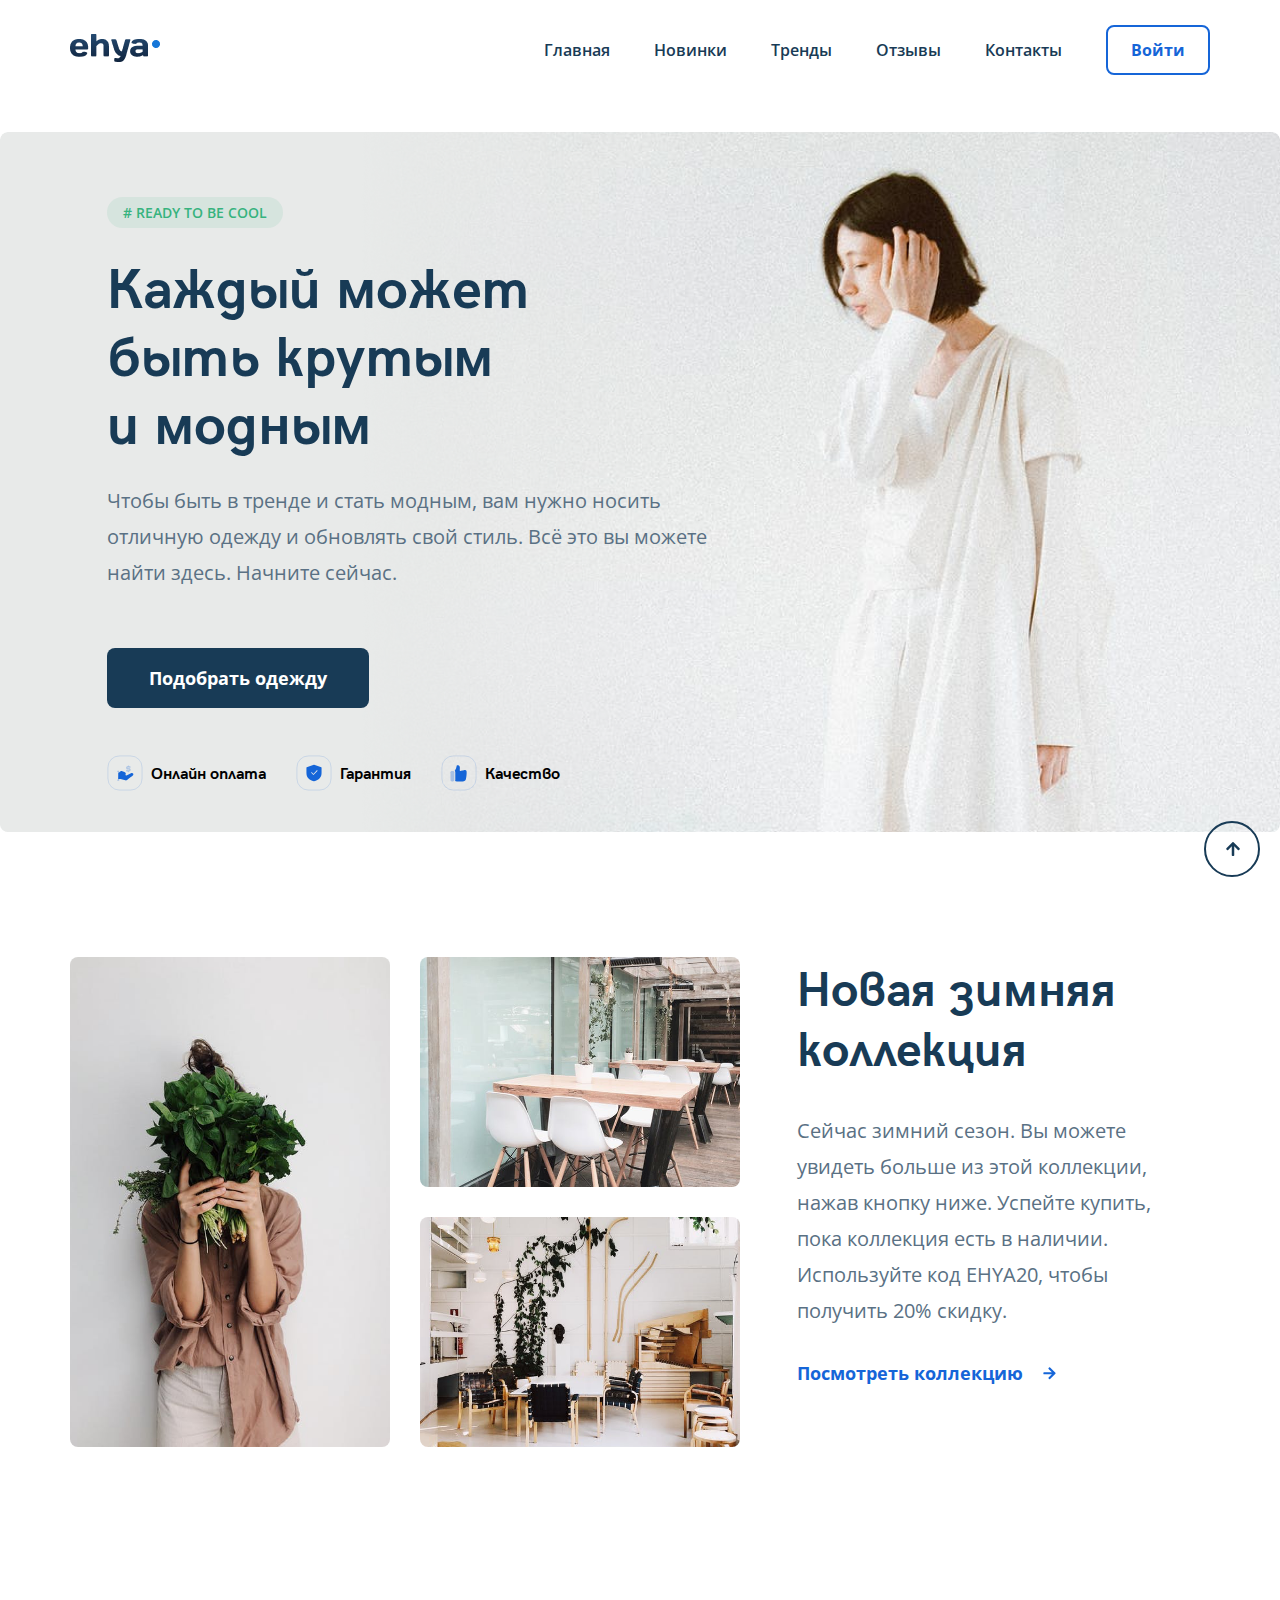
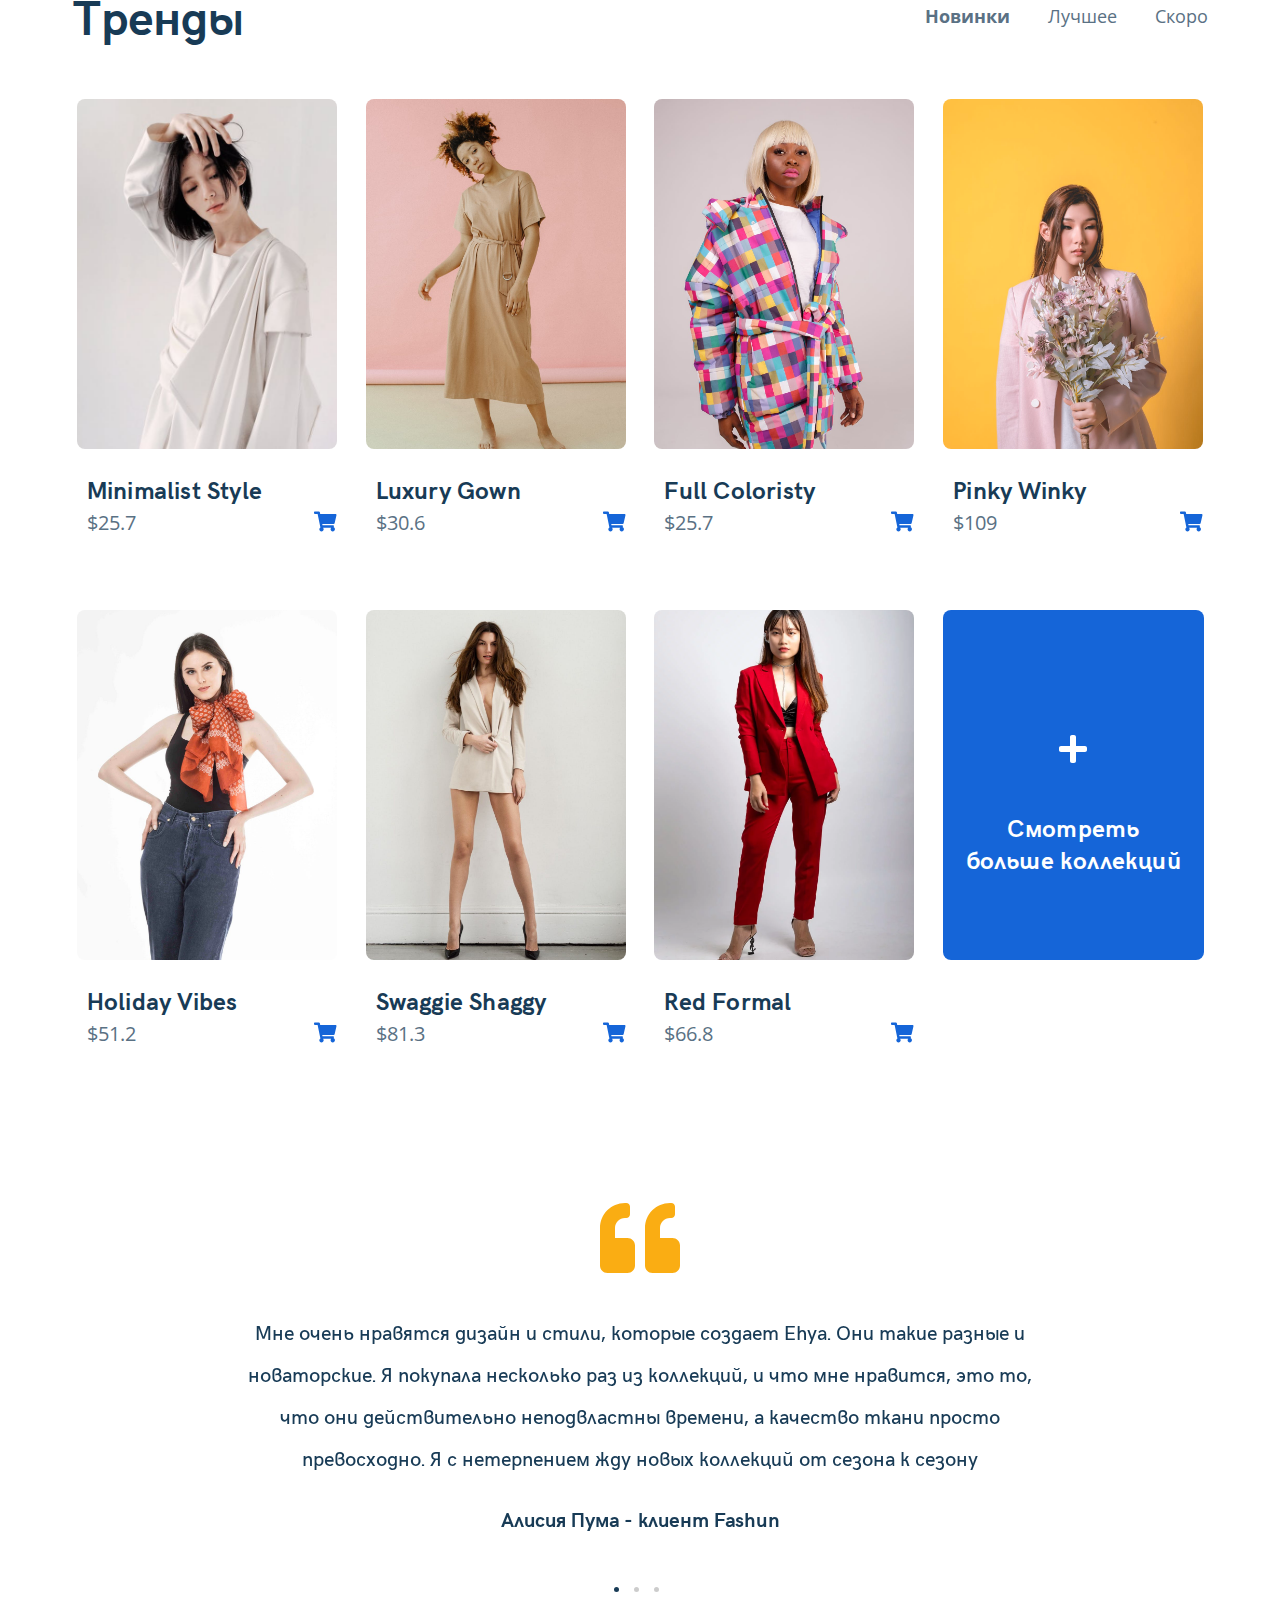
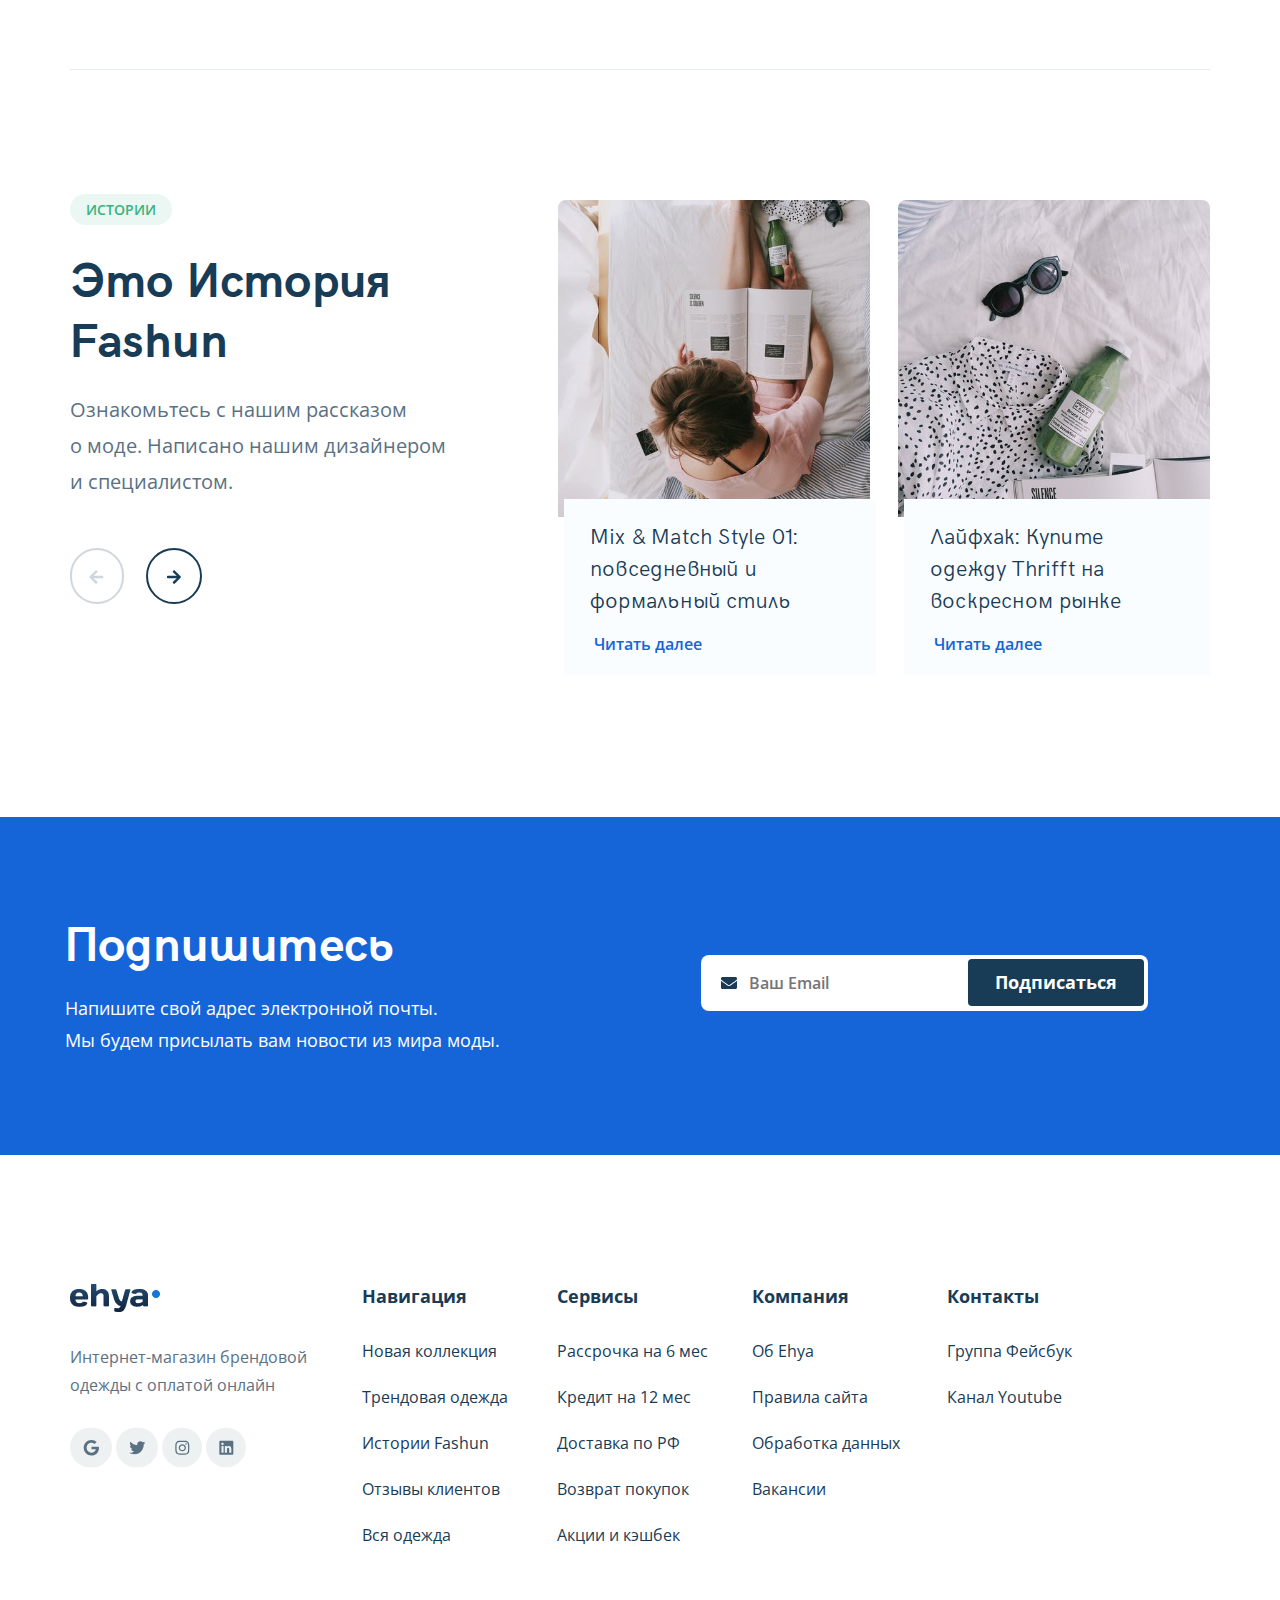
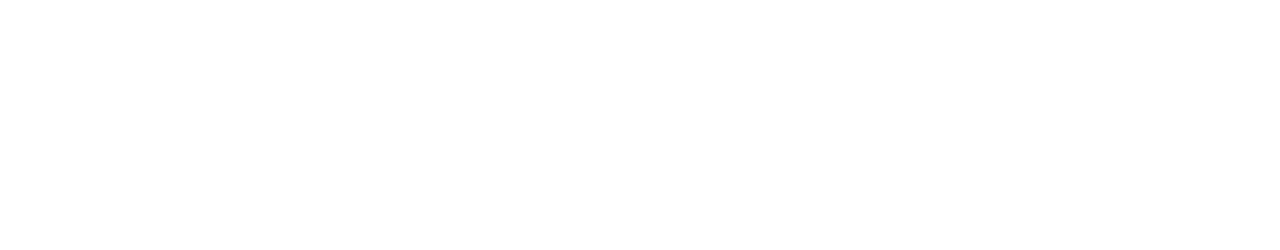
==== commit 404c04e7: "fixed :fixed everything" ====
--- a/index.html
+++ b/index.html
@@ -30,10 +30,18 @@
 
           <nav class="navbar">
             <a href="#" class="navbar__link navbar__link--visible">Главная</a>
-            <a href="#" class="navbar__link navbar__link--visible">Новинки</a>
-            <a href="#" class="navbar__link navbar__link--visible">Тренды</a>
-            <a href="#" class="navbar__link navbar__link--visible">Отзывы</a>
-            <a href="#" class="navbar__link navbar__link--visible">Контакты</a>
+            <a href="#new" class="navbar__link navbar__link--visible"
+              >Новинки</a
+            >
+            <a href="#trends" class="navbar__link navbar__link--visible"
+              >Тренды</a
+            >
+            <a href="#reviews" class="navbar__link navbar__link--visible"
+              >Отзывы</a
+            >
+            <a href="#contacts" class="navbar__link navbar__link--visible"
+              >Контакты</a
+            >
             <a
               href="#"
               data-toggle="modal"
@@ -106,7 +114,7 @@
       </div>
     </section>
     <!--.hero-->
-    <section class="collection">
+    <section class="collection" id="new">
       <div class="collection-container">
         <div class="collection__wrapper">
           <div class="collection__photos">
@@ -158,12 +166,15 @@
     </section>
     <!--.collection-->
 
-    <section class="trending">
+    <section class="trending" id="trends">
       <div class="trending-container">
         <div class="trending__category-wrapper">
           <h2 class="trending__title">Тренды</h2>
           <ul class="trending__list">
-            <li data-target="#block-one" class="trending__item">
+            <li
+              data-target="#block-one"
+              class="trending__item trending__item--active"
+            >
               <a href="" class="trending__link">Новинки</a>
             </li>
             <li data-target="#block-two" class="trending__item">
@@ -583,7 +594,7 @@
     </section>
     <!--.trending-->
 
-    <section class="reviews">
+    <section class="reviews" id="reviews">
       <div class="swiper-container reviews-container">
         <div class="swiper-wrapper reviews-wrapper">
           <div class="swiper-slide reviews-slider">
@@ -814,7 +825,7 @@
             >
           </div>
 
-          <form class="newsletter__form form" method="POST" action="send.php">
+          <form class="newsletter__form" method="POST" action="send.php">
             <img
               src="img/mail_icon.svg"
               class="newsletter__icon"
@@ -834,7 +845,7 @@
     </section>
     <!--.newsletter-->
 
-    <section class="footer">
+    <section class="footer" id="contacts">
       <div class="footer-container">
         <div class="footer-menu">
           <div class="footer__info">
@@ -950,39 +961,28 @@
         <a href="#" class="modal__close">
           <img src="img/close-icon.svg" alt="icon: close" class="modal__icon" />
         </a>
-        <h3 class="modal__title">Fashion-shop</h3>
-        <form action="send.php" method="POST" class="form modal__form">
+        <h3 class="modal__title">Авторизация</h3>
+        <form action="send.php" method="POST" class="modal__form">
           <input
             type="text"
             class="input modal__input"
-            placeholder="Your Full Name*"
+            placeholder="Логин"
             name="name"
             required
+            autocomplete="off"
             minlength="3"
           />
           <input
-            type="tel"
-            class="input modal__input phone-input"
-            placeholder="Phone Number*"
-            name="phone"
-            minlength="18"
+            type="password"
+            class="input modal__input"
+            placeholder="Пароль"
+            name="password"
+            autocomplete="off"
             required
           />
-          <input
-            type="email"
-            class="input modal__input"
-            placeholder="Email*"
-            name="email"
-            required
-          />
-          <textarea
-            class="message modal__message"
-            placeholder="Message"
-            name="message"
-          ></textarea>
+
           <div class="modal__container">
-            <button class="button modal__button">Send</button>
-            <span class="modal__info">* Required Fields</span>
+            <button class="button modal__button">Войти</button>
           </div>
         </form>
       </div>
@@ -1004,6 +1004,11 @@
       </nav>
     </div>
 
+    <div class="to-top">
+      <a href="#" class="to-top__link">
+        <img class="to-top__image" src="img/button-right.svg" alt="" />
+      </a>
+    </div>
     <script src="js/swiper-bundle.min.js"></script>
     <script src="js/jquery-3.5.1.min.js"></script>
     <script
--- a/css/style.css
+++ b/css/style.css
@@ -6,6 +6,7 @@
   font-family: "Open Sans", sans-serif;
   font-feature-settings: "locl" 0;
   background: #FFFFFF;
+  position: relative;
 }
 
 .container {
@@ -63,10 +64,6 @@
   height: 5px;
 }
 
-.trending__link--active {
-  color: #183B56;
-}
-
 .swiper-container-horizontal > .swiper-pagination-bullets .swiper-pagination-bullet {
   margin-right: 11px;
 }
@@ -82,8 +79,15 @@
 
 .invalid {
   position: relative;
-  color: #E5EAF4;
-  border-bottom: 1px solid #E5EAF4;
+  color: #183B56;
+  border-bottom: 1px solid #183B56;
+  font-size: 13px;
+}
+
+.error {
+  position: relative;
+  color: #fffccc;
+  border-bottom: 1px solid #fffccc;
   font-size: 13px;
 }
 
@@ -100,7 +104,7 @@
     transition: 0.4s;
   }
   button:hover {
-    box-shadow: 0 0 12px  #1565D8;
+    box-shadow: 0 0 12px #1565D8;
     color: #1565D8;
     cursor: pointer;
   }
@@ -109,6 +113,9 @@
   }
   a:hover {
     color: #1565D8;
+  }
+  .trending__last-item--description:hover {
+    color: #fffccc;
   }
 }
 
@@ -125,6 +132,17 @@
   outline: none;
   cursor: pointer;
   white-space: nowrap;
+}
+
+.to-top {
+  position: fixed;
+  right: 20px;
+  bottom: 20px;
+  z-index: 200;
+}
+
+.to-top__image {
+  transform: rotate(-90deg);
 }
 
 /*! normalize.css v8.0.1 | MIT License | github.com/necolas/normalize.css */
@@ -860,6 +878,10 @@
   cursor: pointer;
 }
 
+.trending__link--active {
+  color: #183B56;
+}
+
 .trending__photo {
   width: 260px;
   height: 350px;
@@ -1065,6 +1087,7 @@
   height: 56px;
   border: none;
   box-sizing: border-box;
+  outline: none;
   cursor: pointer;
   padding: 0;
   margin-right: 22px;
@@ -1072,16 +1095,12 @@
 
 .stories-slider-button--disabled {
   opacity: 0.2;
-  cursor: auto;
-  background-color: transparent;
+  cursor: pointer;
 }
 
 .stories-slider-button--prev {
+  border: none;
   border-radius: 50%;
-}
-
-.stories-slider-button--prev:hover {
-  background-color: transparent;
 }
 
 .stories-slider-button--next {
@@ -1213,25 +1232,6 @@
   background-color: #1565D8;
 }
 
-.newsletter:before {
-  content: '';
-  position: absolute;
-  background: url(../img/oval-1.svg) no-repeat left top;
-  background-size: contain;
-  height: 100%;
-  width: 100%;
-}
-
-.newsletter:after {
-  content: '';
-  position: absolute;
-  top: 0;
-  background: url(../img/oval-2.svg) no-repeat right top;
-  background-size: contain;
-  height: 100%;
-  width: 100%;
-}
-
 .newsletter-container {
   max-width: 1150px;
   margin: auto;
@@ -1450,8 +1450,8 @@
   transform: translate(-50%, -50%);
   max-width: 478px;
   padding: 33px 88px;
-  background-color: #183B56;
-  color: #FFFFFF;
+  background-color: #FFFFFF;
+  color: #183B56;
   border-radius: 8px;
   z-index: 200;
   visibility: hidden;
@@ -1482,7 +1482,9 @@
   margin-top: 15px;
   font-size: 13px;
   outline: none;
-  padding: 0 10px;
+  padding: 15px;
+  border: 1px solid grey;
+  border-radius: 4px;
 }
 
 .modal__message {
@@ -1512,7 +1514,6 @@
   display: flex;
   align-items: center;
   justify-content: space-between;
-  flex-basis: 100%;
 }
 
 .modal__title {
@@ -1527,7 +1528,9 @@
 }
 
 .modal__button {
+  padding: 10px;
   margin-bottom: 10px;
+  width: 100%;
 }
 
 @media (max-width: 1200px) {
@@ -1641,6 +1644,9 @@
   .modal__dialog {
     padding-left: 50px;
     padding-right: 50px;
+  }
+  .to-top {
+    display: none;
   }
 }
 
@@ -1910,6 +1916,12 @@
   }
 }
 
+@media (max-width: 768px) {
+  .trending__photos-wrapper {
+    grid-column-gap: 0px;
+  }
+}
+
 @media (max-width: 576px) {
   .hero__list {
     flex-wrap: wrap;
@@ -1962,6 +1974,7 @@
   .trending__last-item--description {
     font-size: 17px;
     line-height: 20px;
+    padding-top: 0;
   }
   .trending__last-logo {
     width: 25px;
@@ -2112,6 +2125,9 @@
     text-align: center;
     max-width: 145px;
   }
+  .newsletter {
+    padding-bottom: 125px;
+  }
   .newsletter__title {
     font-size: 28px;
     line-height: 36px;
@@ -2251,7 +2267,7 @@
     margin-bottom: 0px;
   }
   .newsletter__form {
-    margin-top: 9px;
+    margin-top: 34px;
     height: 49px;
   }
   .newsletter__button {
